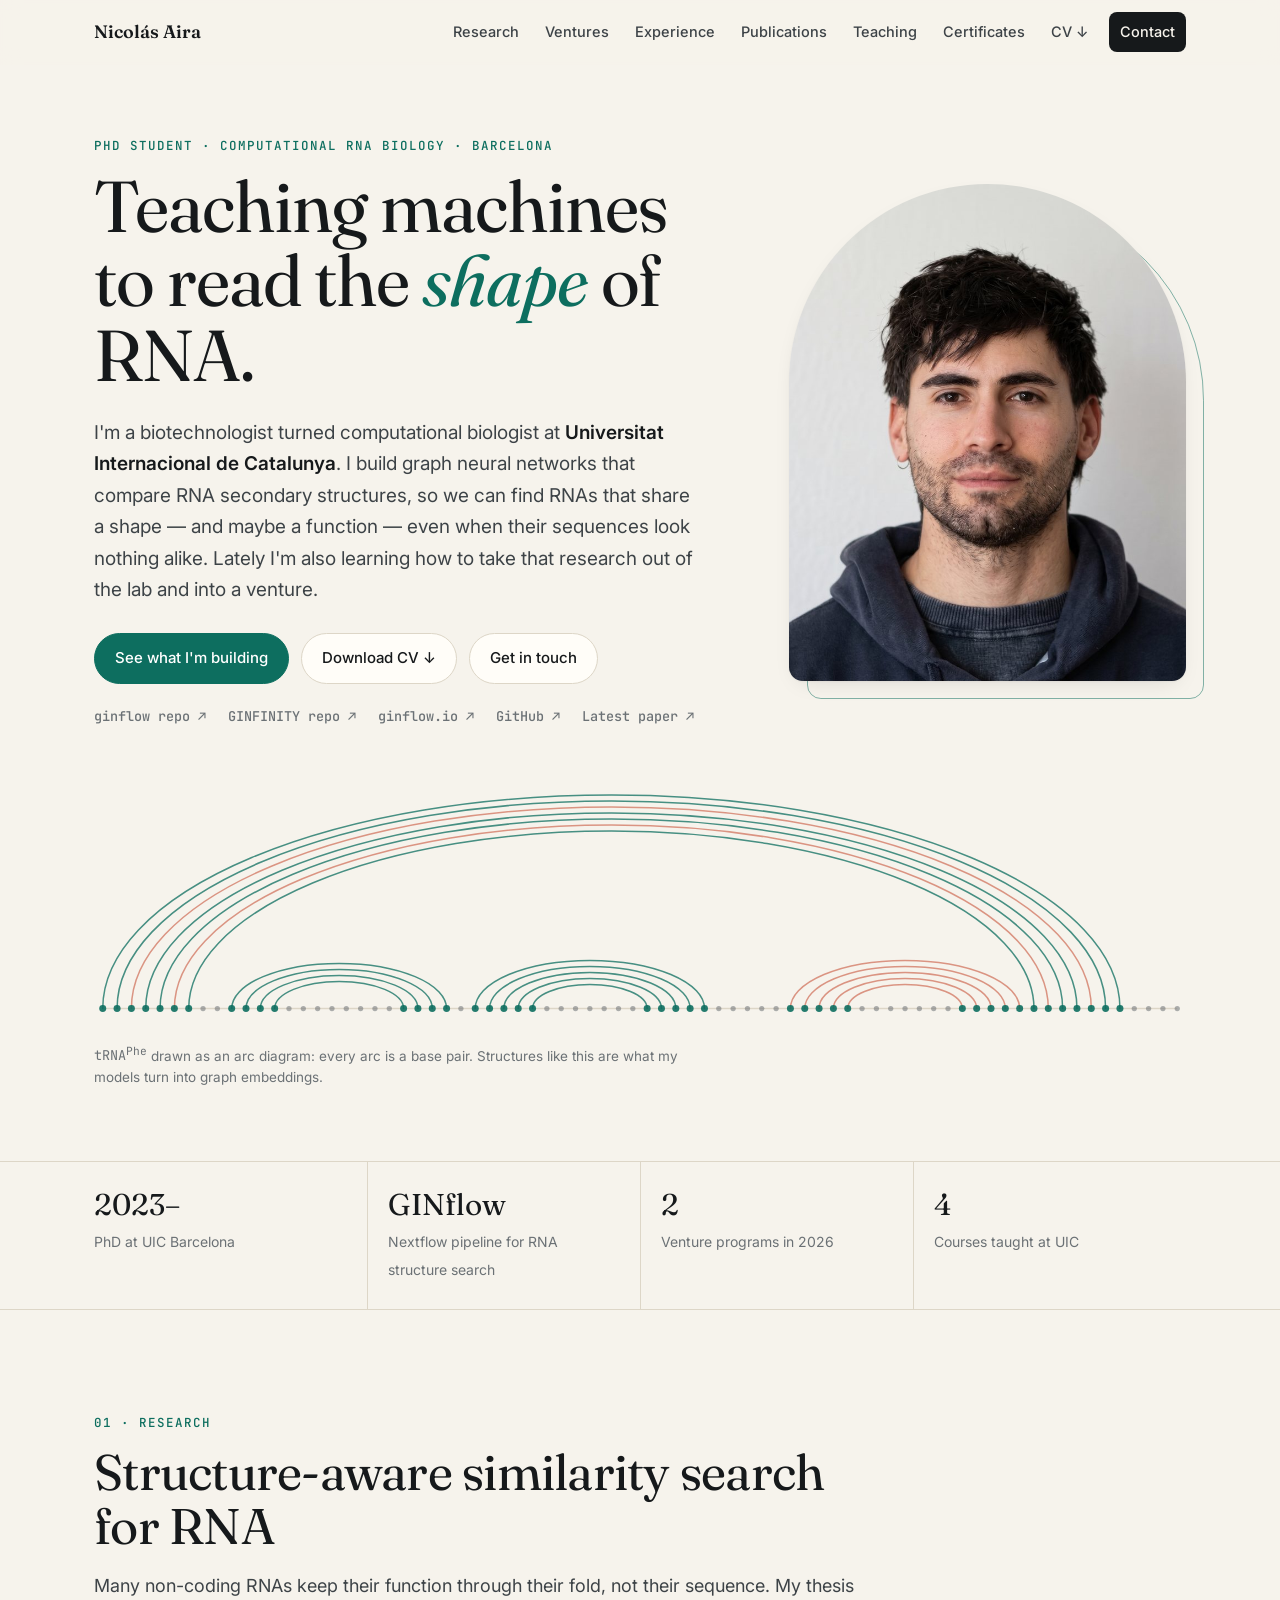
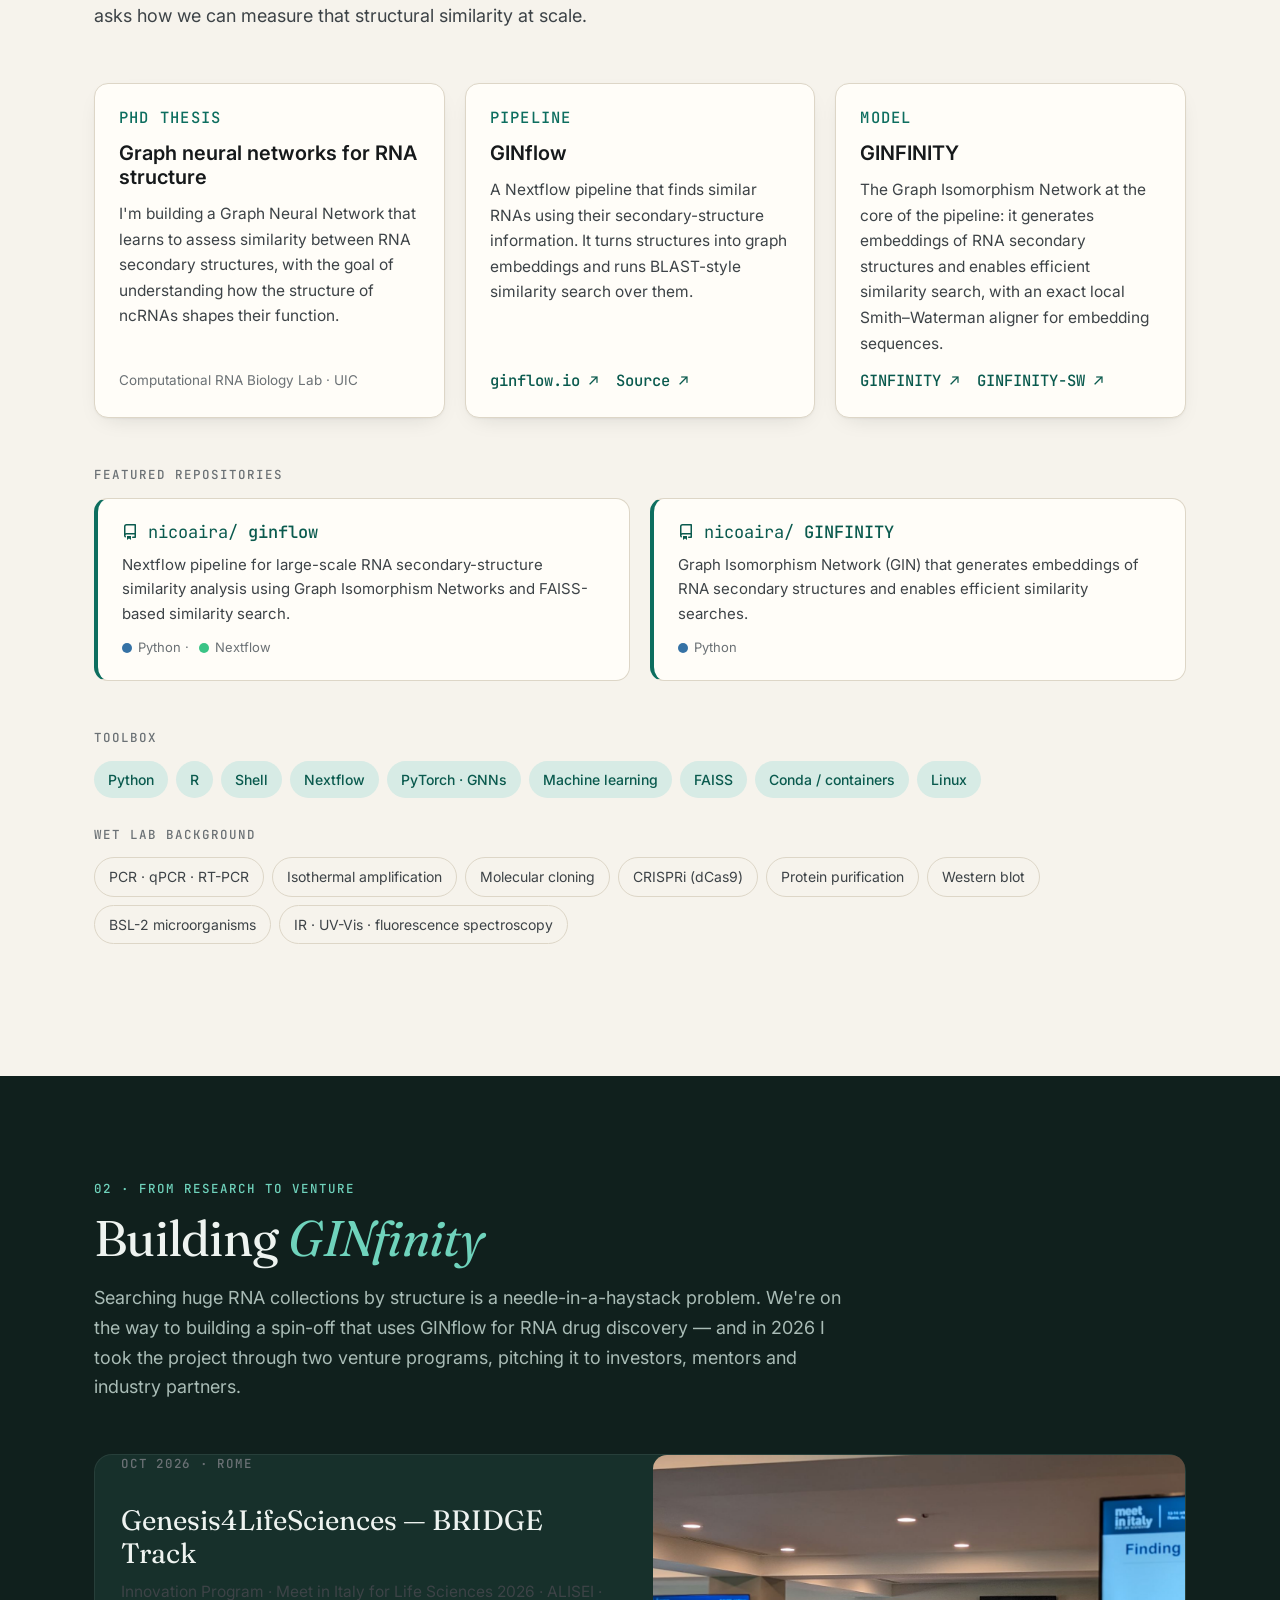
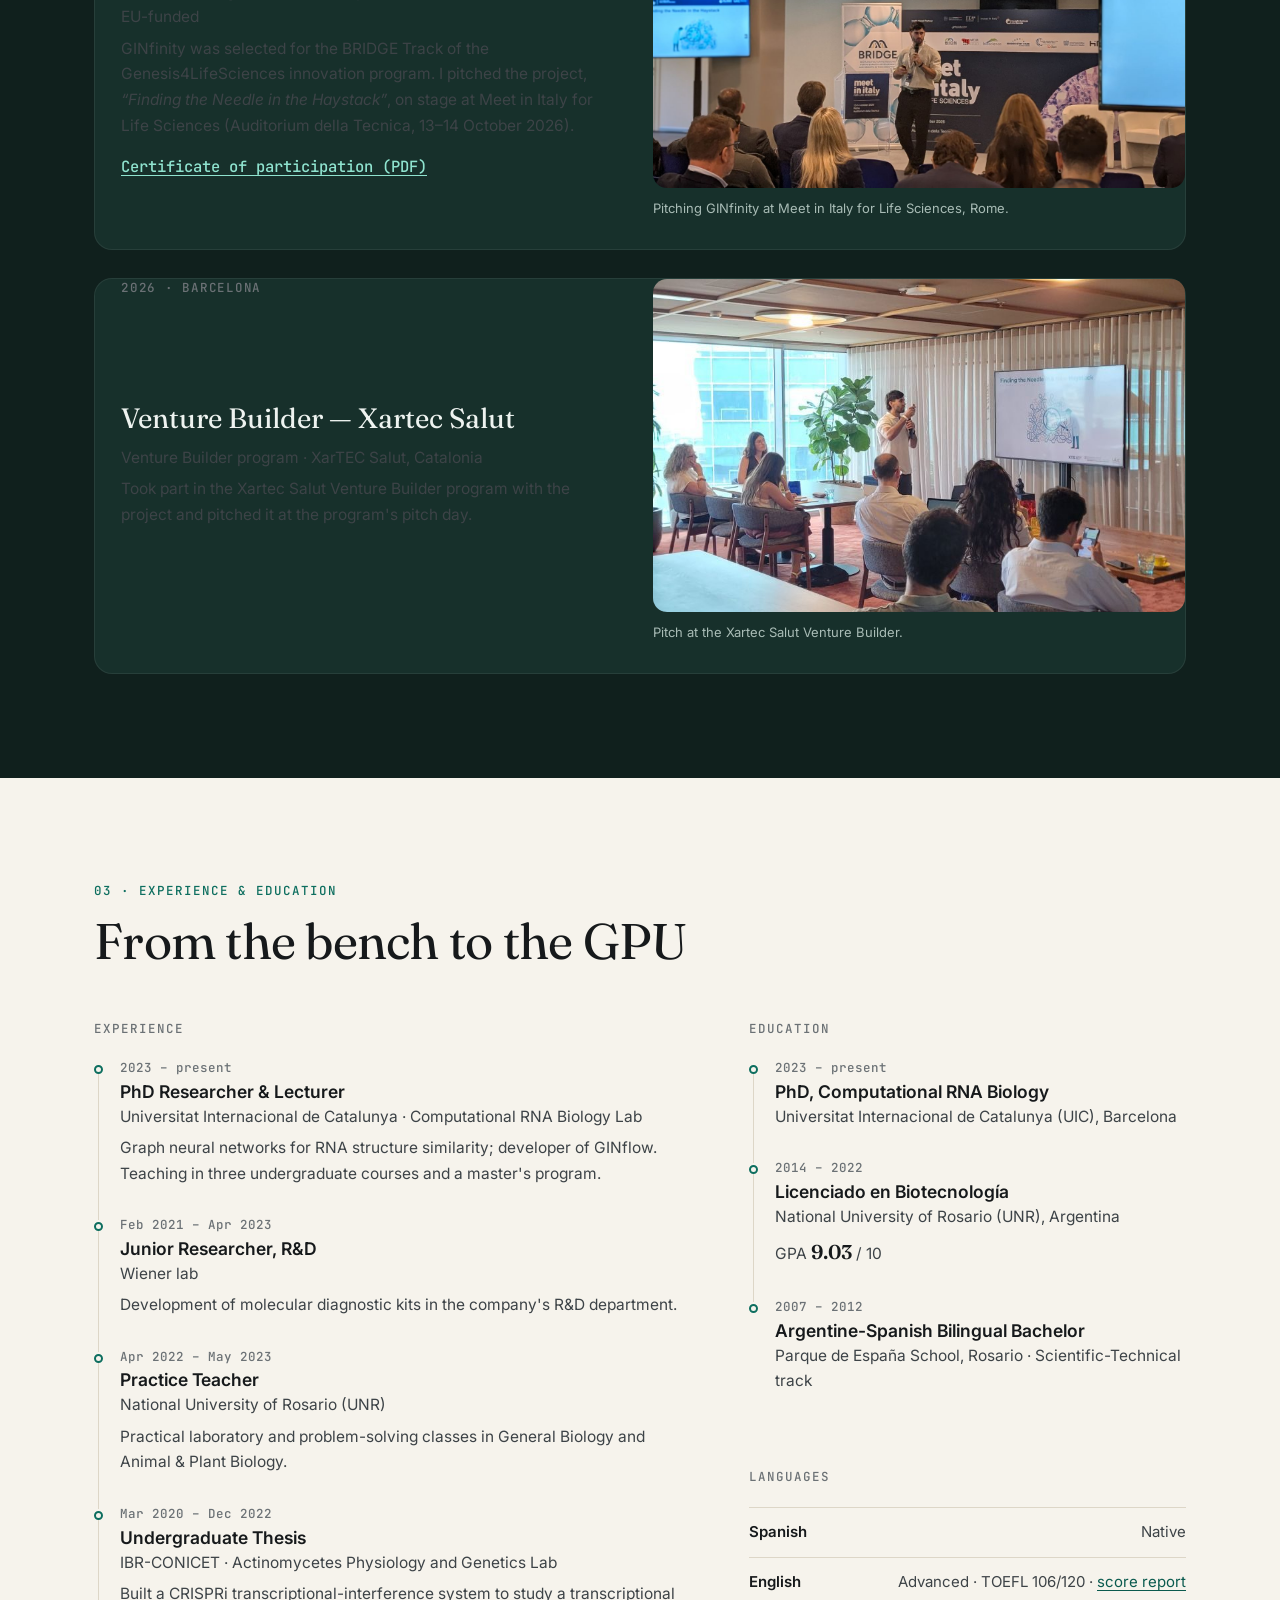
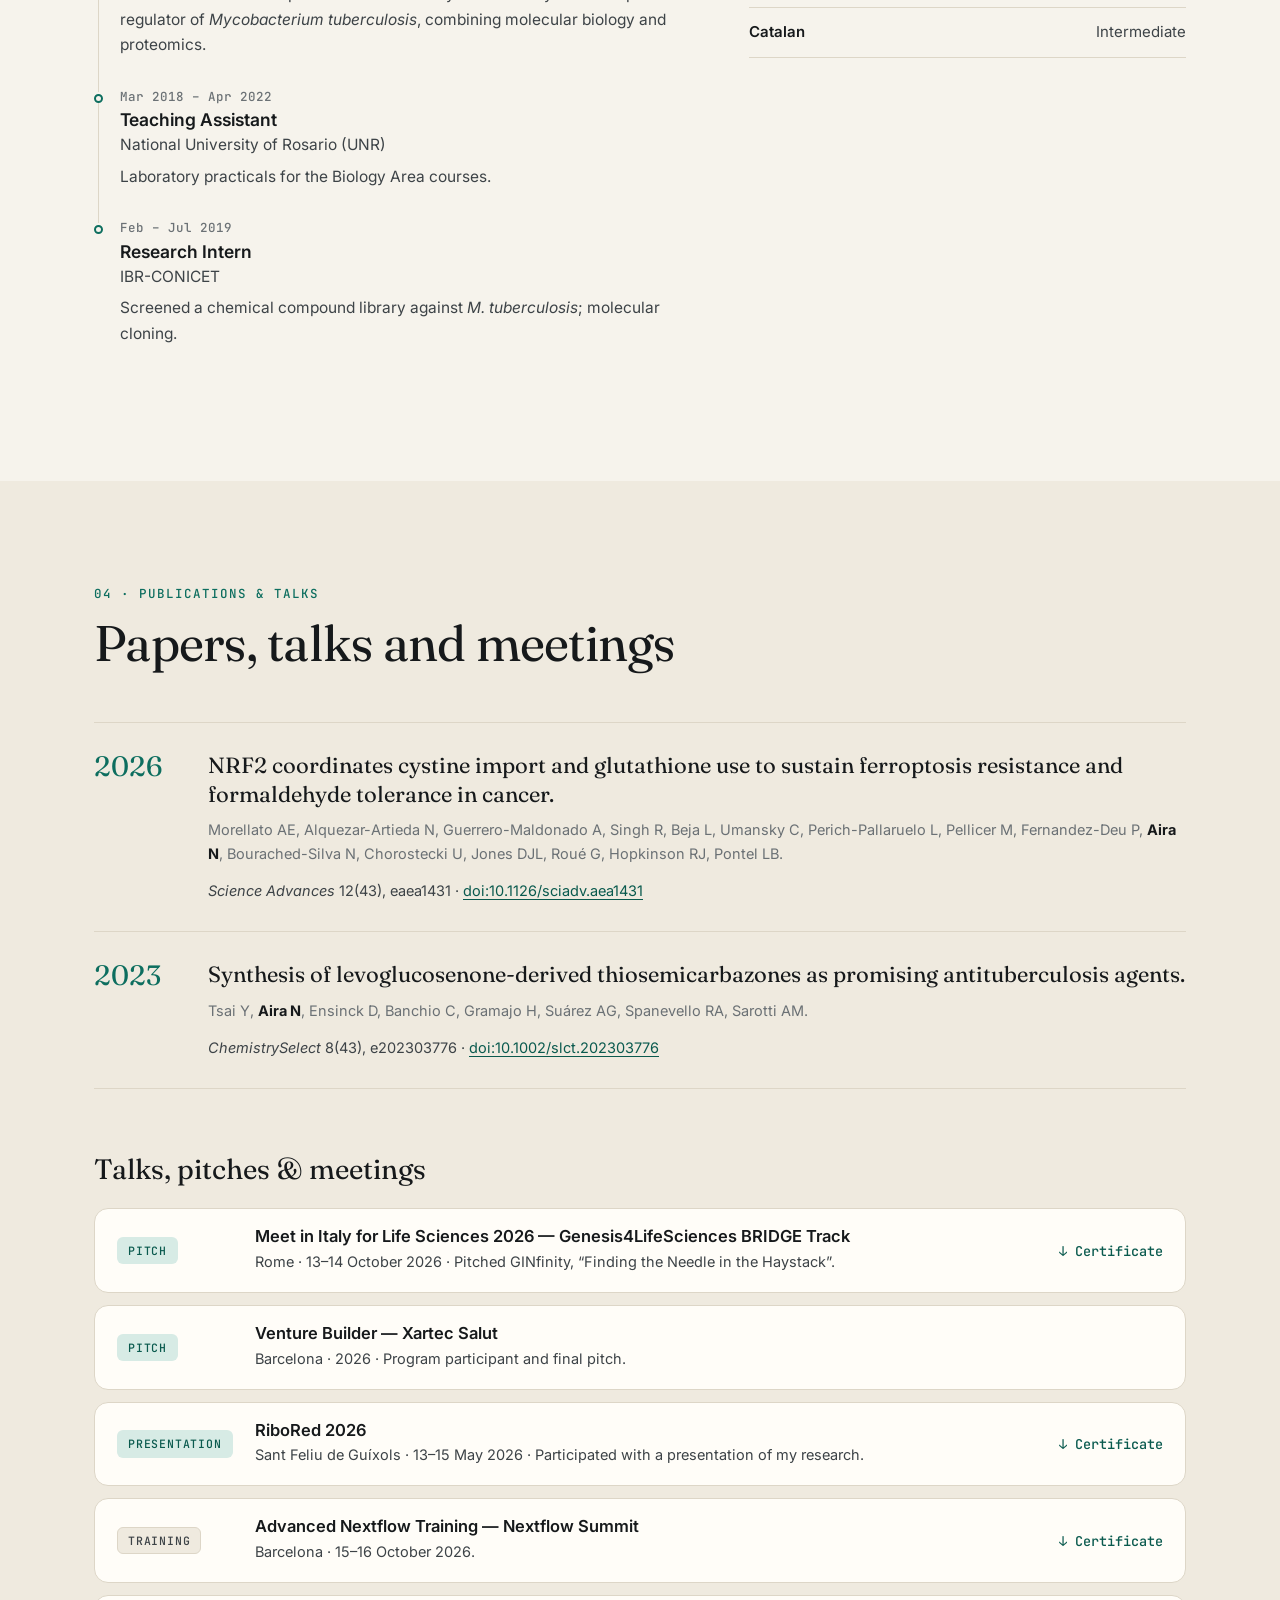
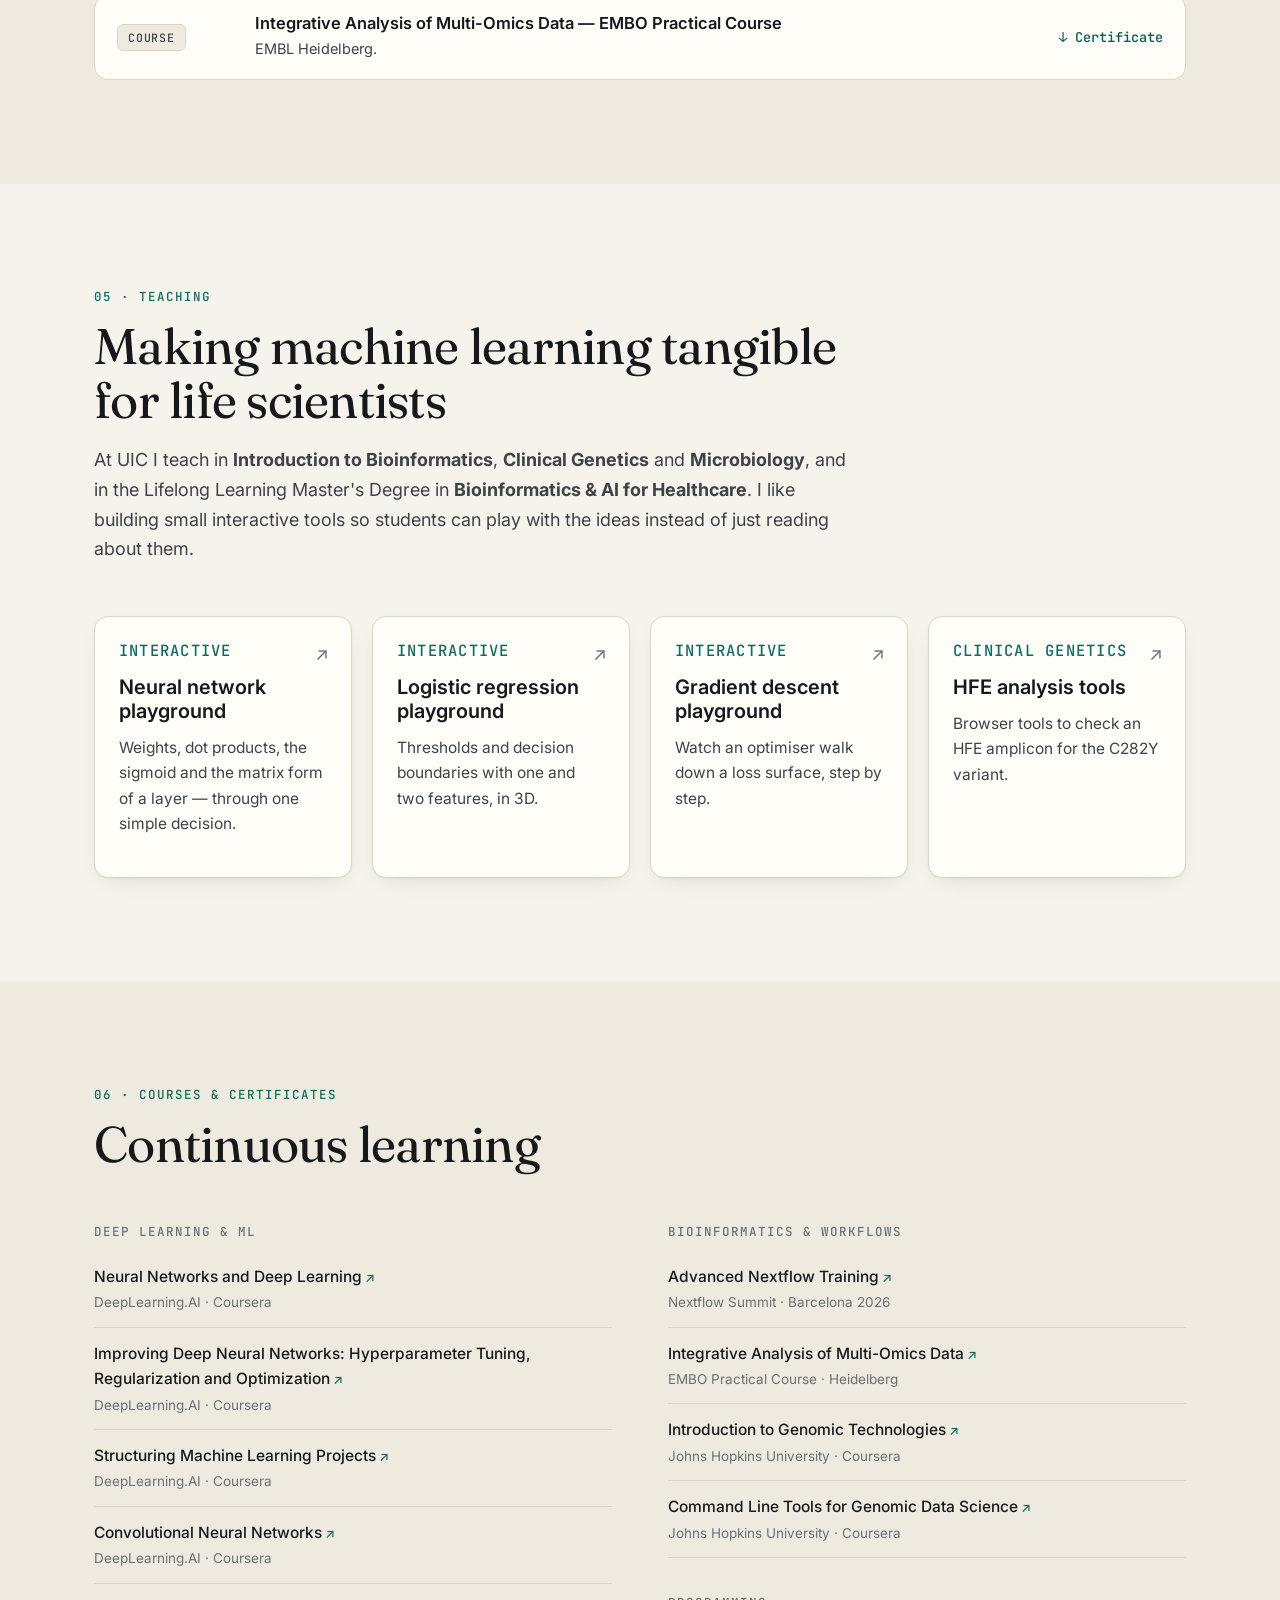
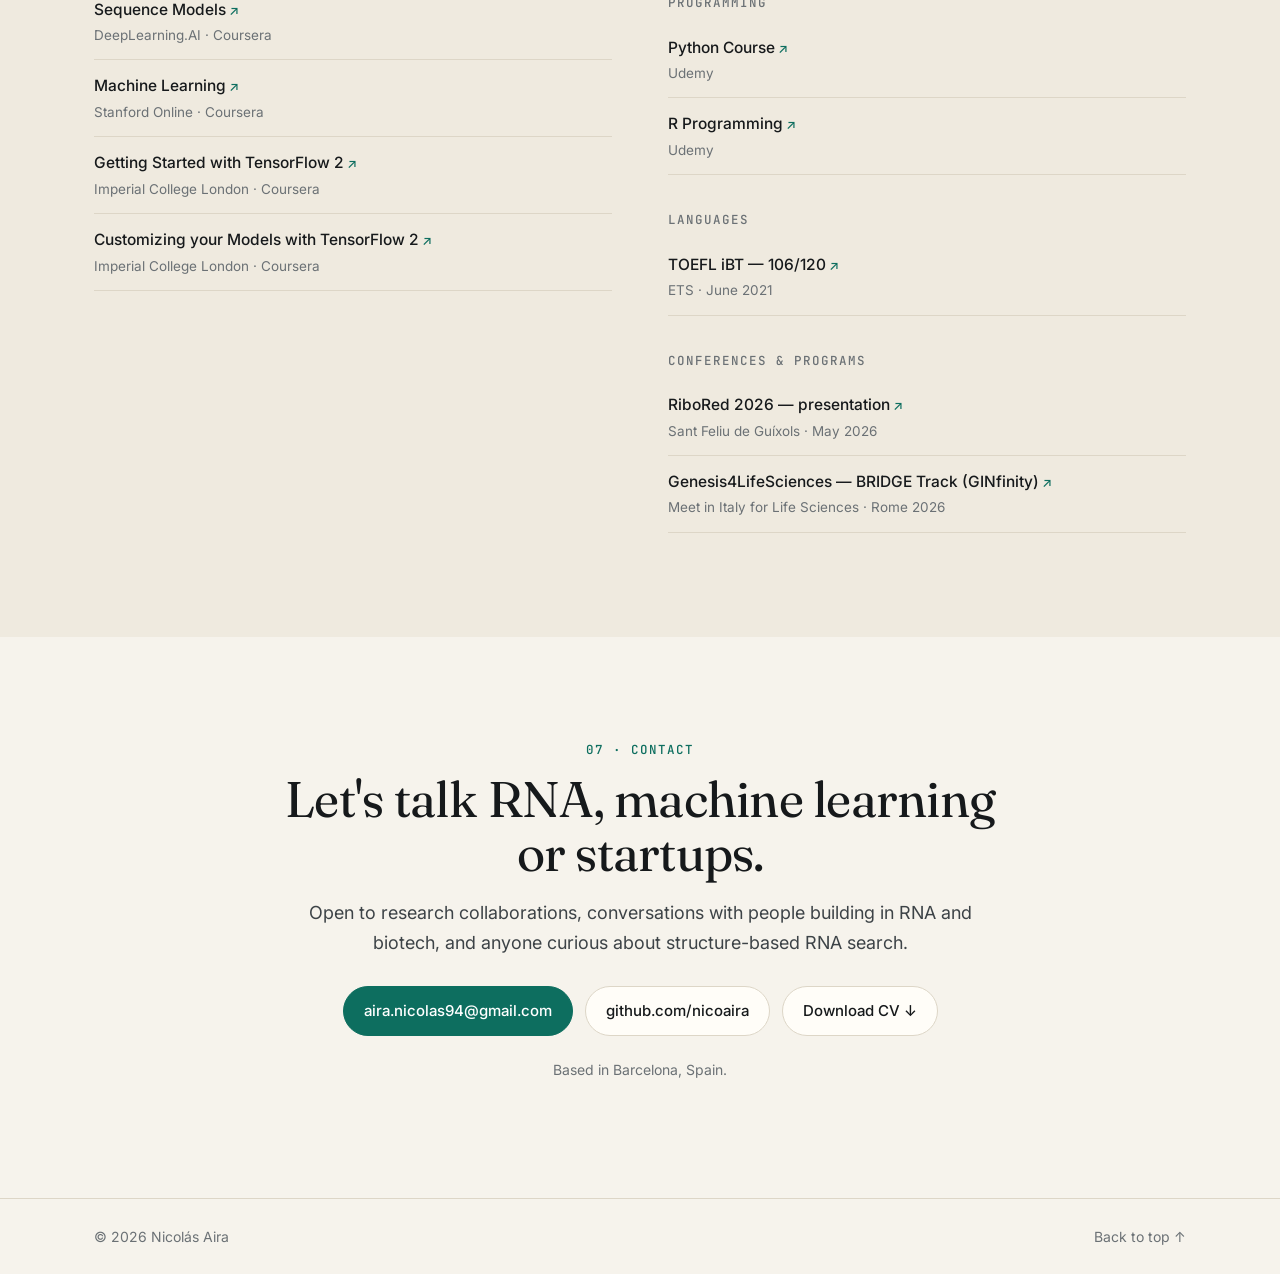
==== index.html @ 44823a9e "Portfolio site" ====
<!doctype html>
<html lang="en">
<head>
  <meta charset="utf-8">
  <meta name="viewport" content="width=device-width, initial-scale=1">
  <title>Nicolás Aira · Computational RNA Biology</title>
  <meta name="description" content="Nicolás Aira — PhD student in Computational RNA Biology at UIC Barcelona. Graph neural networks for RNA secondary structure, GINflow, and the GINfinity venture.">
  <meta name="author" content="Nicolás Aira">
  <meta property="og:title" content="Nicolás Aira · Computational RNA Biology">
  <meta property="og:description" content="PhD student building graph neural networks to compare RNA secondary structures — and turning that research into a venture.">
  <meta property="og:type" content="website">
  <meta property="og:url" content="https://nicoaira.github.io/">
  <meta property="og:image" content="https://nicoaira.github.io/assets/img/portrait.jpg">
  <link rel="icon" href="data:image/svg+xml,<svg xmlns='http://www.w3.org/2000/svg' viewBox='0 0 32 32'><rect width='32' height='32' rx='7' fill='%230d6e5f'/><path d='M7 22 A9 9 0 0 1 25 22 M11 22 A5 5 0 0 1 21 22' fill='none' stroke='%23f6f3ec' stroke-width='2.4' stroke-linecap='round'/></svg>">
  <link rel="preconnect" href="https://fonts.googleapis.com">
  <link rel="preconnect" href="https://fonts.gstatic.com" crossorigin>
  <link href="https://fonts.googleapis.com/css2?family=Fraunces:opsz,wght@9..144,400;9..144,600&family=Inter:wght@400;500;600&family=JetBrains+Mono:wght@400;500&display=swap" rel="stylesheet">
  <link rel="stylesheet" href="assets/css/style.css">
</head>
<body>
  <a class="skip" href="#main">Skip to content</a>

  <header class="nav" id="top">
    <div class="wrap nav__inner">
      <a class="nav__brand" href="#top">Nicolás Aira</a>
      <button class="nav__toggle" aria-expanded="false" aria-controls="nav-links" aria-label="Open menu">
        <span></span><span></span>
      </button>
      <nav id="nav-links" class="nav__links" aria-label="Sections">
        <a href="#research">Research</a>
        <a href="#ventures">Ventures</a>
        <a href="#experience">Experience</a>
        <a href="#publications">Publications</a>
        <a href="#teaching">Teaching</a>
        <a href="#certificates">Certificates</a>
        <a href="assets/Nicolas_Aira_CV.pdf" download>CV ↓</a>
        <a href="#contact" class="nav__cta">Contact</a>
      </nav>
    </div>
  </header>

  <main id="main">
    <!-- HERO -->
    <section class="hero">
      <div class="wrap hero__grid">
        <div class="hero__text">
          <p class="eyebrow">PhD Student · Computational RNA Biology · Barcelona</p>
          <h1>Teaching machines to read the <em>shape</em> of RNA.</h1>
          <p class="lede">
            I'm a biotechnologist turned computational biologist at
            <strong>Universitat Internacional de Catalunya</strong>. I build graph neural networks
            that compare RNA secondary structures, so we can find RNAs that share a
            shape — and maybe a function — even when their sequences look nothing alike.
            Lately I'm also learning how to take that research out of the lab and into a venture.
          </p>
          <div class="hero__actions">
            <a class="btn btn--primary" href="#ventures">See what I'm building</a>
            <a class="btn" href="assets/Nicolas_Aira_CV.pdf" download>Download CV ↓</a>
            <a class="btn" href="mailto:aira.nicolas94@gmail.com">Get in touch</a>
          </div>
          <ul class="hero__links">
            <li><a href="https://github.com/nicoaira/ginflow" rel="noopener">ginflow repo</a></li>
            <li><a href="https://github.com/nicoaira/GINFINITY" rel="noopener">GINFINITY repo</a></li>
            <li><a href="https://ginflow.io/" rel="noopener">ginflow.io</a></li>
            <li><a href="https://github.com/nicoaira" rel="noopener">GitHub</a></li>
            <li><a href="https://doi.org/10.1126/sciadv.aea1431" rel="noopener">Latest paper</a></li>
          </ul>
        </div>
        <figure class="hero__portrait">
          <img src="assets/img/portrait.jpg" width="720" height="900" alt="Portrait of Nicolás Aira">
        </figure>
      </div>
      <div class="wrap">
        <figure class="arc" aria-labelledby="arc-cap">
          <svg id="arc-svg" role="img" aria-label="Arc diagram of a transfer RNA secondary structure"></svg>
          <figcaption id="arc-cap"><span class="mono">tRNA<sup>Phe</sup></span> drawn as an arc diagram: every arc is a base pair. Structures like this are what my models turn into graph embeddings.</figcaption>
        </figure>
      </div>
    </section>

    <!-- AT A GLANCE -->
    <section class="glance" aria-label="At a glance">
      <div class="wrap glance__grid">
        <div><span class="glance__num">2023–</span><span class="glance__lbl">PhD at UIC Barcelona</span></div>
        <div><span class="glance__num">GINflow</span><span class="glance__lbl">Nextflow pipeline for RNA structure search</span></div>
        <div><span class="glance__num">2</span><span class="glance__lbl">Venture programs in 2026</span></div>
        <div><span class="glance__num">4</span><span class="glance__lbl">Courses taught at UIC</span></div>
      </div>
    </section>

    <!-- RESEARCH -->
    <section class="section" id="research">
      <div class="wrap">
        <header class="section__head">
          <p class="eyebrow">01 · Research</p>
          <h2>Structure-aware similarity search for RNA</h2>
          <p class="section__intro">
            Many non-coding RNAs keep their function through their fold, not their sequence.
            My thesis asks how we can measure that structural similarity at scale.
          </p>
        </header>

        <div class="cards cards--3">
          <article class="card">
            <p class="card__tag">PhD thesis</p>
            <h3>Graph neural networks for RNA structure</h3>
            <p>I'm building a Graph Neural Network that learns to assess similarity between RNA secondary structures, with the goal of understanding how the structure of ncRNAs shapes their function.</p>
            <p class="card__meta">Computational RNA Biology Lab · UIC</p>
          </article>
          <article class="card">
            <p class="card__tag">Pipeline</p>
            <h3>GINflow</h3>
            <p>A Nextflow pipeline that finds similar RNAs using their secondary-structure information. It turns structures into graph embeddings and runs BLAST-style similarity search over them.</p>
            <p class="card__links">
              <a href="https://ginflow.io/" rel="noopener">ginflow.io ↗</a>
              <a href="https://github.com/nicoaira/ginflow" rel="noopener">Source ↗</a>
            </p>
          </article>
          <article class="card">
            <p class="card__tag">Model</p>
            <h3>GINFINITY</h3>
            <p>The Graph Isomorphism Network at the core of the pipeline: it generates embeddings of RNA secondary structures and enables efficient similarity search, with an exact local Smith–Waterman aligner for embedding sequences.</p>
            <p class="card__links">
              <a href="https://github.com/nicoaira/GINFINITY" rel="noopener">GINFINITY ↗</a>
              <a href="https://github.com/nicoaira/GINFINITY-SW" rel="noopener">GINFINITY-SW ↗</a>
            </p>
          </article>
        </div>

        <div class="repos">
          <h3 class="stack__title">Featured repositories</h3>
          <div class="repos__grid">
            <a class="repo" href="https://github.com/nicoaira/ginflow" rel="noopener">
              <span class="repo__name"><svg viewBox="0 0 16 16" aria-hidden="true"><path d="M2 2.5A2.5 2.5 0 0 1 4.5 0h8.75a.75.75 0 0 1 .75.75v12.5a.75.75 0 0 1-.75.75h-2.5a.75.75 0 0 1 0-1.5h1.75v-2h-8a1 1 0 0 0-.71 1.71.75.75 0 0 1-1.06 1.06A2.49 2.49 0 0 1 2 11.5Zm10.5-1h-8a1 1 0 0 0-1 1v6.71A2.49 2.49 0 0 1 4.5 9h8ZM5 12.25a.25.25 0 0 1 .25-.25h3.5a.25.25 0 0 1 .25.25v3.25a.25.25 0 0 1-.4.2l-1.45-1.09a.25.25 0 0 0-.3 0L5.4 15.7a.25.25 0 0 1-.4-.2Z"/></svg>nicoaira/<strong>ginflow</strong></span>
              <span class="repo__desc">Nextflow pipeline for large-scale RNA secondary-structure similarity analysis using Graph Isomorphism Networks and FAISS-based similarity search.</span>
              <span class="repo__meta"><span class="dot dot--py"></span>Python · <span class="dot dot--nf"></span>Nextflow</span>
            </a>
            <a class="repo" href="https://github.com/nicoaira/GINFINITY" rel="noopener">
              <span class="repo__name"><svg viewBox="0 0 16 16" aria-hidden="true"><path d="M2 2.5A2.5 2.5 0 0 1 4.5 0h8.75a.75.75 0 0 1 .75.75v12.5a.75.75 0 0 1-.75.75h-2.5a.75.75 0 0 1 0-1.5h1.75v-2h-8a1 1 0 0 0-.71 1.71.75.75 0 0 1-1.06 1.06A2.49 2.49 0 0 1 2 11.5Zm10.5-1h-8a1 1 0 0 0-1 1v6.71A2.49 2.49 0 0 1 4.5 9h8ZM5 12.25a.25.25 0 0 1 .25-.25h3.5a.25.25 0 0 1 .25.25v3.25a.25.25 0 0 1-.4.2l-1.45-1.09a.25.25 0 0 0-.3 0L5.4 15.7a.25.25 0 0 1-.4-.2Z"/></svg>nicoaira/<strong>GINFINITY</strong></span>
              <span class="repo__desc">Graph Isomorphism Network (GIN) that generates embeddings of RNA secondary structures and enables efficient similarity searches.</span>
              <span class="repo__meta"><span class="dot dot--py"></span>Python</span>
            </a>
          </div>
        </div>

        <div class="stack">
          <h3 class="stack__title">Toolbox</h3>
          <ul class="chips">
            <li>Python</li><li>R</li><li>Shell</li><li>Nextflow</li><li>PyTorch · GNNs</li>
            <li>Machine learning</li><li>FAISS</li><li>Conda / containers</li><li>Linux</li>
          </ul>
          <h3 class="stack__title">Wet lab background</h3>
          <ul class="chips chips--quiet">
            <li>PCR · qPCR · RT-PCR</li><li>Isothermal amplification</li><li>Molecular cloning</li>
            <li>CRISPRi (dCas9)</li><li>Protein purification</li><li>Western blot</li>
            <li>BSL-2 microorganisms</li><li>IR · UV-Vis · fluorescence spectroscopy</li>
          </ul>
        </div>
      </div>
    </section>

    <!-- VENTURES -->
    <section class="section section--ink" id="ventures">
      <div class="wrap">
        <header class="section__head">
          <p class="eyebrow">02 · From research to venture</p>
          <h2>Building <span class="hl">GINfinity</span></h2>
          <p class="section__intro">
            Searching huge RNA collections by structure is a needle-in-a-haystack problem.
            We're on the way to building a spin-off that uses GINflow for RNA drug discovery — and in 2026
            I took the project through two venture programs, pitching it to investors, mentors and industry partners.
          </p>
        </header>

        <ol class="timeline timeline--venture">
          <li class="tl">
            <div class="tl__when">Oct 2026 · Rome</div>
            <div class="tl__body">
              <h3>Genesis4LifeSciences — BRIDGE Track</h3>
              <p class="tl__org">Innovation Program · Meet in Italy for Life Sciences 2026 · ALISEI · EU-funded</p>
              <p>GINfinity was selected for the BRIDGE Track of the Genesis4LifeSciences innovation program. I pitched the project, <em>“Finding the Needle in the Haystack”</em>, on stage at Meet in Italy for Life Sciences (Auditorium della Tecnica, 13–14 October 2026).</p>
              <p class="tl__links"><a href="assets/certificates/Genesis4LifeSciences_BRIDGE_Track_GINfinity.pdf">Certificate of participation (PDF)</a></p>
            </div>
            <figure class="tl__media">
              <img src="assets/img/pitch-rome-bridge.jpg" width="1600" height="900" loading="lazy" alt="Nicolás pitching GINfinity on stage at Meet in Italy for Life Sciences in Rome, with the BRIDGE banner behind him">
              <figcaption>Pitching GINfinity at Meet in Italy for Life Sciences, Rome.</figcaption>
            </figure>
          </li>
          <li class="tl">
            <div class="tl__when">2026 · Barcelona</div>
            <div class="tl__body">
              <h3>Venture Builder — Xartec Salut</h3>
              <p class="tl__org">Venture Builder program · XarTEC Salut, Catalonia</p>
              <p>Took part in the Xartec Salut Venture Builder program with the project and pitched it at the program's pitch day.</p>
            </div>
            <figure class="tl__media tl__media--tall">
              <img src="assets/img/pitch-xartec-salut.jpg" width="800" height="1422" loading="lazy" alt="Nicolás presenting the project to the audience at the Xartec Salut Venture Builder pitch">
              <figcaption>Pitch at the Xartec Salut Venture Builder.</figcaption>
            </figure>
          </li>
        </ol>
      </div>
    </section>

    <!-- EXPERIENCE -->
    <section class="section" id="experience">
      <div class="wrap">
        <header class="section__head">
          <p class="eyebrow">03 · Experience &amp; education</p>
          <h2>From the bench to the GPU</h2>
        </header>

        <div class="two-col">
          <div>
            <h3 class="col__title">Experience</h3>
            <ol class="timeline">
              <li class="tl">
                <div class="tl__when">2023 – present</div>
                <div class="tl__body">
                  <h4>PhD Researcher &amp; Lecturer</h4>
                  <p class="tl__org">Universitat Internacional de Catalunya · Computational RNA Biology Lab</p>
                  <p>Graph neural networks for RNA structure similarity; developer of GINflow. Teaching in three undergraduate courses and a master's program.</p>
                </div>
              </li>
              <li class="tl">
                <div class="tl__when">Feb 2021 – Apr 2023</div>
                <div class="tl__body">
                  <h4>Junior Researcher, R&amp;D</h4>
                  <p class="tl__org">Wiener lab</p>
                  <p>Development of molecular diagnostic kits in the company's R&amp;D department.</p>
                </div>
              </li>
              <li class="tl">
                <div class="tl__when">Apr 2022 – May 2023</div>
                <div class="tl__body">
                  <h4>Practice Teacher</h4>
                  <p class="tl__org">National University of Rosario (UNR)</p>
                  <p>Practical laboratory and problem-solving classes in General Biology and Animal &amp; Plant Biology.</p>
                </div>
              </li>
              <li class="tl">
                <div class="tl__when">Mar 2020 – Dec 2022</div>
                <div class="tl__body">
                  <h4>Undergraduate Thesis</h4>
                  <p class="tl__org">IBR-CONICET · Actinomycetes Physiology and Genetics Lab</p>
                  <p>Built a CRISPRi transcriptional-interference system to study a transcriptional regulator of <em>Mycobacterium tuberculosis</em>, combining molecular biology and proteomics.</p>
                </div>
              </li>
              <li class="tl">
                <div class="tl__when">Mar 2018 – Apr 2022</div>
                <div class="tl__body">
                  <h4>Teaching Assistant</h4>
                  <p class="tl__org">National University of Rosario (UNR)</p>
                  <p>Laboratory practicals for the Biology Area courses.</p>
                </div>
              </li>
              <li class="tl">
                <div class="tl__when">Feb – Jul 2019</div>
                <div class="tl__body">
                  <h4>Research Intern</h4>
                  <p class="tl__org">IBR-CONICET</p>
                  <p>Screened a chemical compound library against <em>M. tuberculosis</em>; molecular cloning.</p>
                </div>
              </li>
            </ol>
          </div>

          <div>
            <h3 class="col__title">Education</h3>
            <ol class="timeline">
              <li class="tl">
                <div class="tl__when">2023 – present</div>
                <div class="tl__body">
                  <h4>PhD, Computational RNA Biology</h4>
                  <p class="tl__org">Universitat Internacional de Catalunya (UIC), Barcelona</p>
                </div>
              </li>
              <li class="tl">
                <div class="tl__when">2014 – 2022</div>
                <div class="tl__body">
                  <h4>Licenciado en Biotecnología</h4>
                  <p class="tl__org">National University of Rosario (UNR), Argentina</p>
                  <p class="gpa">GPA <strong>9.03</strong> / 10</p>
                </div>
              </li>
              <li class="tl">
                <div class="tl__when">2007 – 2012</div>
                <div class="tl__body">
                  <h4>Argentine-Spanish Bilingual Bachelor</h4>
                  <p class="tl__org">Parque de España School, Rosario · Scientific-Technical track</p>
                </div>
              </li>
            </ol>

            <h3 class="col__title">Languages</h3>
            <ul class="langs">
              <li><span>Spanish</span><span>Native</span></li>
              <li><span>English</span><span>Advanced · TOEFL 106/120 · <a href="assets/certificates/TOEFL_iBT_Score_Report_Aira_Nicolas.pdf">score report</a></span></li>
              <li><span>Catalan</span><span>Intermediate</span></li>
            </ul>
          </div>
        </div>
      </div>
    </section>

    <!-- PUBLICATIONS & TALKS -->
    <section class="section section--tint" id="publications">
      <div class="wrap">
        <header class="section__head">
          <p class="eyebrow">04 · Publications &amp; talks</p>
          <h2>Papers, talks and meetings</h2>
        </header>

        <ol class="pubs">
          <li class="pub">
            <span class="pub__year">2026</span>
            <div>
              <h3><a href="https://doi.org/10.1126/sciadv.aea1431" rel="noopener">NRF2 coordinates cystine import and glutathione use to sustain ferroptosis resistance and formaldehyde tolerance in cancer.</a></h3>
              <p class="pub__authors">Morellato AE, Alquezar-Artieda N, Guerrero-Maldonado A, Singh R, Beja L, Umansky C, Perich-Pallaruelo L, Pellicer M, Fernandez-Deu P, <strong>Aira N</strong>, Bourached-Silva N, Chorostecki U, Jones DJL, Roué G, Hopkinson RJ, Pontel LB.</p>
              <p class="pub__venue"><em>Science Advances</em> 12(43), eaea1431 · <a href="https://doi.org/10.1126/sciadv.aea1431" rel="noopener">doi:10.1126/sciadv.aea1431</a></p>
            </div>
          </li>
          <li class="pub">
            <span class="pub__year">2023</span>
            <div>
              <h3><a href="https://doi.org/10.1002/slct.202303776" rel="noopener">Synthesis of levoglucosenone-derived thiosemicarbazones as promising antituberculosis agents.</a></h3>
              <p class="pub__authors">Tsai Y, <strong>Aira N</strong>, Ensinck D, Banchio C, Gramajo H, Suárez AG, Spanevello RA, Sarotti AM.</p>
              <p class="pub__venue"><em>ChemistrySelect</em> 8(43), e202303776 · <a href="https://doi.org/10.1002/slct.202303776" rel="noopener">doi:10.1002/slct.202303776</a></p>
            </div>
          </li>
        </ol>

        <h3 class="sub">Talks, pitches &amp; meetings</h3>
        <ul class="events">
          <li class="event">
            <span class="badge badge--talk">Pitch</span>
            <div>
              <h4>Meet in Italy for Life Sciences 2026 — Genesis4LifeSciences BRIDGE Track</h4>
              <p>Rome · 13–14 October 2026 · Pitched GINfinity, “Finding the Needle in the Haystack”.</p>
            </div>
            <a class="event__doc" href="assets/certificates/Genesis4LifeSciences_BRIDGE_Track_GINfinity.pdf">Certificate</a>
          </li>
          <li class="event">
            <span class="badge badge--talk">Pitch</span>
            <div>
              <h4>Venture Builder — Xartec Salut</h4>
              <p>Barcelona · 2026 · Program participant and final pitch.</p>
            </div>
          </li>
          <li class="event">
            <span class="badge badge--talk">Presentation</span>
            <div>
              <h4>RiboRed 2026</h4>
              <p>Sant Feliu de Guíxols · 13–15 May 2026 · Participated with a presentation of my research.</p>
            </div>
            <a class="event__doc" href="assets/certificates/RiboRed_2026_Aira_Nicolas.pdf">Certificate</a>
          </li>
          <li class="event">
            <span class="badge">Training</span>
            <div>
              <h4>Advanced Nextflow Training — Nextflow Summit</h4>
              <p>Barcelona · 15–16 October 2026.</p>
            </div>
            <a class="event__doc" href="assets/certificates/Nextflow_Training_Barcelona_2026_Aira_Nicolas.pdf">Certificate</a>
          </li>
          <li class="event">
            <span class="badge">Course</span>
            <div>
              <h4>Integrative Analysis of Multi-Omics Data — EMBO Practical Course</h4>
              <p>EMBL Heidelberg.</p>
            </div>
            <a class="event__doc" href="https://conference-service.com/pc24-07/download/939y5jbo/certificate_0012.pdf" rel="noopener">Certificate</a>
          </li>
        </ul>
      </div>
    </section>

    <!-- TEACHING -->
    <section class="section" id="teaching">
      <div class="wrap">
        <header class="section__head">
          <p class="eyebrow">05 · Teaching</p>
          <h2>Making machine learning tangible for life scientists</h2>
          <p class="section__intro">
            At UIC I teach in <strong>Introduction to Bioinformatics</strong>, <strong>Clinical Genetics</strong> and
            <strong>Microbiology</strong>, and in the Lifelong Learning Master's Degree in
            <strong>Bioinformatics &amp; AI for Healthcare</strong>. I like building small interactive tools so students can
            play with the ideas instead of just reading about them.
          </p>
        </header>

        <div class="cards cards--4">
          <a class="card card--link" href="https://nicoaira.github.io/neural-network-playground/" rel="noopener">
            <p class="card__tag">Interactive</p>
            <h3>Neural network playground</h3>
            <p>Weights, dot products, the sigmoid and the matrix form of a layer — through one simple decision.</p>
            <span class="card__arrow" aria-hidden="true">↗</span>
          </a>
          <a class="card card--link" href="https://nicoaira.github.io/logistic-regression-playground/" rel="noopener">
            <p class="card__tag">Interactive</p>
            <h3>Logistic regression playground</h3>
            <p>Thresholds and decision boundaries with one and two features, in 3D.</p>
            <span class="card__arrow" aria-hidden="true">↗</span>
          </a>
          <a class="card card--link" href="https://nicoaira.github.io/gradient-descent-playground/" rel="noopener">
            <p class="card__tag">Interactive</p>
            <h3>Gradient descent playground</h3>
            <p>Watch an optimiser walk down a loss surface, step by step.</p>
            <span class="card__arrow" aria-hidden="true">↗</span>
          </a>
          <a class="card card--link" href="https://nicoaira.github.io/hfe-analysis-tools/" rel="noopener">
            <p class="card__tag">Clinical Genetics</p>
            <h3>HFE analysis tools</h3>
            <p>Browser tools to check an HFE amplicon for the C282Y variant.</p>
            <span class="card__arrow" aria-hidden="true">↗</span>
          </a>
        </div>
      </div>
    </section>

    <!-- CERTIFICATES -->
    <section class="section section--tint" id="certificates">
      <div class="wrap">
        <header class="section__head">
          <p class="eyebrow">06 · Courses &amp; certificates</p>
          <h2>Continuous learning</h2>
        </header>

        <div class="certs">
          <div class="certs__group">
            <h3>Deep learning &amp; ML</h3>
            <ul>
              <li><a href="https://www.coursera.org/account/accomplishments/certificate/YC4JT62ZWUSQ" rel="noopener">Neural Networks and Deep Learning</a><span>DeepLearning.AI · Coursera</span></li>
              <li><a href="https://www.coursera.org/account/accomplishments/certificate/4KY9RQY2UBGS" rel="noopener">Improving Deep Neural Networks: Hyperparameter Tuning, Regularization and Optimization</a><span>DeepLearning.AI · Coursera</span></li>
              <li><a href="https://www.coursera.org/account/accomplishments/certificate/7APZC2PA8T8Z" rel="noopener">Structuring Machine Learning Projects</a><span>DeepLearning.AI · Coursera</span></li>
              <li><a href="https://www.coursera.org/account/accomplishments/certificate/FSYYS4SAU9XE" rel="noopener">Convolutional Neural Networks</a><span>DeepLearning.AI · Coursera</span></li>
              <li><a href="https://www.coursera.org/account/accomplishments/certificate/5Q8J4CTGX8BU" rel="noopener">Sequence Models</a><span>DeepLearning.AI · Coursera</span></li>
              <li><a href="https://www.coursera.org/account/accomplishments/certificate/7AYEMDPDPCBB" rel="noopener">Machine Learning</a><span>Stanford Online · Coursera</span></li>
              <li><a href="https://www.coursera.org/account/accomplishments/certificate/VF3GDB2T5XL3" rel="noopener">Getting Started with TensorFlow 2</a><span>Imperial College London · Coursera</span></li>
              <li><a href="https://www.coursera.org/account/accomplishments/certificate/QFKXT6VK3QBR" rel="noopener">Customizing your Models with TensorFlow 2</a><span>Imperial College London · Coursera</span></li>
            </ul>
          </div>
          <div class="certs__group">
            <h3>Bioinformatics &amp; workflows</h3>
            <ul>
              <li><a href="assets/certificates/Nextflow_Training_Barcelona_2026_Aira_Nicolas.pdf">Advanced Nextflow Training</a><span>Nextflow Summit · Barcelona 2026</span></li>
              <li><a href="https://conference-service.com/pc24-07/download/939y5jbo/certificate_0012.pdf" rel="noopener">Integrative Analysis of Multi-Omics Data</a><span>EMBO Practical Course · Heidelberg</span></li>
              <li><a href="https://www.coursera.org/account/accomplishments/certificate/8XUHQYUYN4M4" rel="noopener">Introduction to Genomic Technologies</a><span>Johns Hopkins University · Coursera</span></li>
              <li><a href="https://www.coursera.org/account/accomplishments/certificate/NVDFR7JNYFUL" rel="noopener">Command Line Tools for Genomic Data Science</a><span>Johns Hopkins University · Coursera</span></li>
            </ul>
            <h3>Programming</h3>
            <ul>
              <li><a href="http://ude.my/UC-e2c14a2f-59ab-4780-8126-d83f45be2c39" rel="noopener">Python Course</a><span>Udemy</span></li>
              <li><a href="https://udemy-certificate.s3.amazonaws.com/pdf/UC-821e70a1-a5e0-4a2b-a73b-bb8aca5e9307.pdf" rel="noopener">R Programming</a><span>Udemy</span></li>
            </ul>
            <h3>Languages</h3>
            <ul>
              <li><a href="assets/certificates/TOEFL_iBT_Score_Report_Aira_Nicolas.pdf">TOEFL iBT — 106/120</a><span>ETS · June 2021</span></li>
            </ul>
            <h3>Conferences &amp; programs</h3>
            <ul>
              <li><a href="assets/certificates/RiboRed_2026_Aira_Nicolas.pdf">RiboRed 2026 — presentation</a><span>Sant Feliu de Guíxols · May 2026</span></li>
              <li><a href="assets/certificates/Genesis4LifeSciences_BRIDGE_Track_GINfinity.pdf">Genesis4LifeSciences — BRIDGE Track (GINfinity)</a><span>Meet in Italy for Life Sciences · Rome 2026</span></li>
            </ul>
          </div>
        </div>
      </div>
    </section>

    <!-- CONTACT -->
    <section class="section contact" id="contact">
      <div class="wrap contact__inner">
        <p class="eyebrow">07 · Contact</p>
        <h2>Let's talk RNA, machine learning or startups.</h2>
        <p class="section__intro">Open to research collaborations, conversations with people building in RNA and biotech, and anyone curious about structure-based RNA search.</p>
        <div class="hero__actions">
          <a class="btn btn--primary" href="mailto:aira.nicolas94@gmail.com">aira.nicolas94@gmail.com</a>
          <a class="btn" href="https://github.com/nicoaira" rel="noopener">github.com/nicoaira</a>
          <a class="btn" href="assets/Nicolas_Aira_CV.pdf" download>Download CV ↓</a>
        </div>
        <p class="contact__loc">Based in Barcelona, Spain.</p>
      </div>
    </section>
  </main>

  <footer class="footer">
    <div class="wrap footer__inner">
      <span>© <span id="year">2026</span> Nicolás Aira</span>
      <a href="#top">Back to top ↑</a>
    </div>
  </footer>

  <script src="assets/js/main.js" defer></script>
</body>
</html>
---- assets/css/style.css ----
/* ---------- Tokens ---------- */
:root {
  --paper: #f6f3ec;
  --paper-2: #efeadf;
  --card: #fffdf8;
  --ink: #16191b;
  --ink-2: #3d4347;
  --muted: #6b7175;
  --line: #ddd6c7;
  --accent: #0d6e5f;
  --accent-ink: #0a5a4e;
  --accent-soft: #d7ebe5;
  --warm: #c8553d;
  --dark: #10201d;
  --dark-2: #17302b;
  --on-dark: #eef3f0;
  --on-dark-muted: #a9bcb6;
  --radius: 14px;
  --shadow: 0 1px 2px rgba(22,25,27,.04), 0 8px 24px -12px rgba(22,25,27,.18);
  --serif: "Fraunces", Georgia, "Times New Roman", serif;
  --sans: "Inter", system-ui, -apple-system, "Segoe UI", Roboto, sans-serif;
  --mono: "JetBrains Mono", ui-monospace, SFMono-Regular, Menlo, monospace;
  color-scheme: light;
}
@media (prefers-color-scheme: dark) {
  :root {
    --paper: #0f1413;
    --paper-2: #141b19;
    --card: #182120;
    --ink: #ecefe9;
    --ink-2: #c4cbc6;
    --muted: #8e9993;
    --line: #2a3532;
    --accent: #4cc2a8;
    --accent-ink: #6fd3bc;
    --accent-soft: #173a33;
    --warm: #e98a6f;
    --dark: #0a1110;
    --dark-2: #142320;
    --shadow: 0 1px 2px rgba(0,0,0,.3), 0 10px 30px -14px rgba(0,0,0,.6);
    color-scheme: dark;
  }
}

/* ---------- Base ---------- */
*, *::before, *::after { box-sizing: border-box; }
html { scroll-behavior: smooth; scroll-padding-top: 76px; -webkit-text-size-adjust: 100%; }
body {
  margin: 0;
  background: var(--paper);
  color: var(--ink);
  font: 400 17px/1.65 var(--sans);
  -webkit-font-smoothing: antialiased;
  text-rendering: optimizeLegibility;
}
img { max-width: 100%; height: auto; display: block; }
a { color: var(--accent-ink); text-decoration-thickness: 1px; text-underline-offset: 3px; }
a:hover { color: var(--warm); }
:focus-visible { outline: 2px solid var(--warm); outline-offset: 3px; border-radius: 4px; }
h1, h2, h3, h4 { margin: 0; line-height: 1.2; font-weight: 600; }
h1, h2 { font-family: var(--serif); font-weight: 400; letter-spacing: -.015em; }
p { margin: 0 0 .9em; }
.mono { font-family: var(--mono); }
.wrap { width: 100%; max-width: 1140px; margin: 0 auto; padding: 0 24px; }
@media (max-width: 600px) { .wrap { padding: 0 16px; } body { font-size: 16px; } }

.skip { position: absolute; left: -9999px; }
.skip:focus { left: 16px; top: 12px; z-index: 100; background: var(--ink); color: var(--paper); padding: 8px 14px; border-radius: 8px; }

.eyebrow {
  font: 500 12.5px/1.4 var(--mono);
  letter-spacing: .08em;
  text-transform: uppercase;
  color: var(--accent);
  margin-bottom: 14px;
}

/* ---------- Nav ---------- */
.nav {
  position: sticky; top: 0; z-index: 50;
  background: color-mix(in srgb, var(--paper) 86%, transparent);
  backdrop-filter: saturate(1.4) blur(10px);
  -webkit-backdrop-filter: saturate(1.4) blur(10px);
  border-bottom: 1px solid transparent;
  transition: border-color .2s;
}
.nav.is-scrolled { border-bottom-color: var(--line); }
.nav__inner { display: flex; align-items: center; justify-content: space-between; height: 64px; }
.nav__brand { font: 600 18px/1 var(--serif); color: var(--ink); text-decoration: none; }
.nav__links { display: flex; gap: 4px; align-items: center; }
.nav__links a {
  color: var(--ink-2); text-decoration: none; font-size: 14.5px; font-weight: 500;
  padding: 8px 11px; border-radius: 8px;
}
.nav__links a:hover { background: var(--paper-2); color: var(--ink); }
.nav__links a.nav__cta { background: var(--ink); color: var(--paper); margin-left: 6px; }
.nav__links a.nav__cta:hover { background: var(--accent); color: #fff; }
.nav__toggle { display: none; }

@media (max-width: 880px) {
  .nav__toggle {
    display: grid; place-items: center; gap: 5px; width: 42px; height: 42px;
    background: none; border: 1px solid var(--line); border-radius: 10px; cursor: pointer; padding: 0;
    align-content: center;
  }
  .nav__toggle span { display: block; width: 18px; height: 2px; background: var(--ink); border-radius: 2px; transition: transform .2s; }
  .nav__toggle[aria-expanded="true"] span:first-child { transform: translateY(3.5px) rotate(45deg); }
  .nav__toggle[aria-expanded="true"] span:last-child { transform: translateY(-3.5px) rotate(-45deg); }
  .nav__links {
    position: absolute; top: 64px; left: 0; right: 0;
    flex-direction: column; align-items: stretch; gap: 0;
    background: var(--paper); border-bottom: 1px solid var(--line);
    padding: 8px 16px 16px; display: none;
  }
  .nav__links.is-open { display: flex; }
  .nav__links a { padding: 12px 8px; font-size: 16px; }
  .nav__links a.nav__cta { margin: 8px 0 0; text-align: center; }
}

/* ---------- Hero ---------- */
.hero { padding: 72px 0 24px; overflow: hidden; }
.hero__grid { display: grid; grid-template-columns: 1.35fr .85fr; gap: 64px; align-items: center; }
.hero h1 { font-size: clamp(40px, 6vw, 72px); line-height: 1.04; margin-bottom: 24px; }
.hero h1 em { font-style: italic; color: var(--accent); }
.lede { font-size: 19px; color: var(--ink-2); max-width: 600px; }
.lede strong { color: var(--ink); font-weight: 600; }
.hero__actions { display: flex; flex-wrap: wrap; gap: 12px; margin: 28px 0 22px; }
.btn {
  display: inline-flex; align-items: center; gap: 8px;
  padding: 12px 20px; border-radius: 999px;
  font-weight: 500; font-size: 15px; text-decoration: none;
  color: var(--ink); border: 1px solid var(--line); background: var(--card);
  transition: transform .15s, background .15s, border-color .15s;
}
.btn:hover { transform: translateY(-1px); border-color: var(--ink); color: var(--ink); }
.btn--primary { background: var(--accent); border-color: var(--accent); color: #fff; }
.btn--primary:hover { background: var(--accent-ink); border-color: var(--accent-ink); color: #fff; }
@media (prefers-color-scheme: dark) {
  .btn--primary, .btn--primary:hover { color: #08201b; }
}
.hero__links { list-style: none; padding: 0; margin: 0; display: flex; flex-wrap: wrap; gap: 6px 22px; font: 500 13.5px/1.6 var(--mono); }
.hero__links a { color: var(--muted); text-decoration: none; }
.hero__links a::after { content: " ↗"; }
.hero__links a:hover { color: var(--accent); }
.hero__portrait { margin: 0; position: relative; }
.hero__portrait img {
  border-radius: 200px 200px var(--radius) var(--radius);
  aspect-ratio: 4 / 5; object-fit: cover; width: 100%;
  box-shadow: var(--shadow);
}
.hero__portrait::before {
  content: ""; position: absolute; inset: 18px -18px -18px 18px;
  border: 1.5px solid var(--accent); border-radius: 200px 200px var(--radius) var(--radius);
  z-index: -1; opacity: .5;
}
@media (max-width: 880px) {
  .hero { padding-top: 40px; }
  .hero__grid { grid-template-columns: 1fr; gap: 40px; }
  .hero__portrait { max-width: 250px; order: -1; }
  .hero__portrait::before { inset: 12px -12px -12px 12px; }
}

/* Arc diagram */
.arc { margin: 56px 0 0; }
#arc-svg { width: 100%; height: auto; display: block; overflow: visible; }
#arc-svg .base { fill: var(--muted); opacity: .55; }
#arc-svg .base--paired { fill: var(--accent); opacity: .9; }
#arc-svg .backbone { stroke: var(--line); stroke-width: 1.5; }
#arc-svg .pair { fill: none; stroke: var(--accent); stroke-width: 1.4; opacity: .75; stroke-linecap: round; }
#arc-svg .pair:nth-child(3n) { stroke: var(--warm); opacity: .6; }
.arc figcaption { margin-top: 14px; font-size: 13.5px; color: var(--muted); max-width: 620px; }
.arc.is-drawing .pair { stroke-dasharray: var(--len); stroke-dashoffset: var(--len); animation: draw 1.6s cubic-bezier(.3,.7,.2,1) forwards; }
@keyframes draw { to { stroke-dashoffset: 0; } }
@media (prefers-reduced-motion: reduce) {
  html { scroll-behavior: auto; }
  .arc.is-drawing .pair { animation: none; stroke-dashoffset: 0; }
}

/* ---------- Glance ---------- */
.glance { border-top: 1px solid var(--line); border-bottom: 1px solid var(--line); margin-top: 48px; }
.glance__grid { display: grid; grid-template-columns: repeat(4, 1fr); }
.glance__grid > div { padding: 26px 20px; border-left: 1px solid var(--line); }
.glance__grid > div:first-child { border-left: 0; padding-left: 0; }
.glance__num { display: block; font: 400 30px/1.1 var(--serif); color: var(--ink); margin-bottom: 6px; }
.glance__lbl { font-size: 14px; color: var(--muted); }
@media (max-width: 760px) {
  .glance__grid { grid-template-columns: 1fr 1fr; }
  .glance__grid > div { padding: 20px 14px; }
  .glance__grid > div:nth-child(odd) { border-left: 0; padding-left: 0; }
  .glance__grid > div:nth-child(n+3) { border-top: 1px solid var(--line); }
}

/* ---------- Sections ---------- */
.section { padding: 104px 0; }
.section--tint { background: var(--paper-2); }
.section__head { max-width: 760px; margin-bottom: 52px; }
.section__head h2, .contact h2 { font-size: clamp(32px, 4.2vw, 50px); line-height: 1.08; margin-bottom: 18px; }
.section__intro { font-size: 18px; color: var(--ink-2); }
@media (max-width: 600px) { .section { padding: 72px 0; } .section__head { margin-bottom: 36px; } }

/* Cards */
.cards { display: grid; gap: 20px; }
.cards--3 { grid-template-columns: repeat(3, 1fr); }
.cards--4 { grid-template-columns: repeat(4, 1fr); }
@media (max-width: 980px) { .cards--3, .cards--4 { grid-template-columns: 1fr 1fr; } }
@media (max-width: 640px) { .cards--3, .cards--4 { grid-template-columns: 1fr; } }
.card {
  position: relative; background: var(--card); border: 1px solid var(--line);
  border-radius: var(--radius); padding: 26px 24px; box-shadow: var(--shadow);
  display: flex; flex-direction: column;
}
.card h3 { font-size: 20px; margin-bottom: 12px; }
.card p { color: var(--ink-2); font-size: 15.5px; }
.card__tag { font: 500 11.5px/1 var(--mono); text-transform: uppercase; letter-spacing: .08em; color: var(--accent) !important; margin-bottom: 16px; }
.card__meta { margin-top: auto; margin-bottom: 0; font-size: 13.5px !important; color: var(--muted) !important; }
.card__links { margin-top: auto; margin-bottom: 0; display: flex; flex-wrap: wrap; gap: 6px 18px; font: 500 14px var(--mono); }
.card__links a { text-decoration: none; }
.card--link { text-decoration: none; color: inherit; transition: transform .18s, border-color .18s; }
.card--link:hover { transform: translateY(-3px); border-color: var(--accent); color: inherit; }
.card__arrow { position: absolute; top: 22px; right: 22px; color: var(--muted); font-size: 18px; transition: color .18s, transform .18s; }
.card--link:hover .card__arrow { color: var(--accent); transform: translate(2px, -2px); }

/* Featured repos */
.repos { margin-top: 48px; }
.repos__grid { display: grid; grid-template-columns: 1fr 1fr; gap: 20px; }
@media (max-width: 720px) { .repos__grid { grid-template-columns: 1fr; } }
.repo {
  display: flex; flex-direction: column; gap: 10px;
  padding: 22px 24px; border-radius: var(--radius);
  border: 1px solid var(--line); background: var(--card);
  text-decoration: none; color: var(--ink-2);
  border-left: 4px solid var(--accent);
  transition: transform .18s, box-shadow .18s;
}
.repo:hover { transform: translateY(-2px); box-shadow: var(--shadow); color: var(--ink-2); }
.repo__name { display: flex; align-items: center; gap: 10px; font: 400 17px/1.3 var(--mono); color: var(--accent-ink); word-break: break-word; }
.repo__name strong { font-weight: 500; }
.repo__name svg { width: 16px; height: 16px; fill: currentColor; flex: none; }
.repo__desc { font-size: 15px; }
.repo__meta { display: flex; align-items: center; gap: 6px; font-size: 13px; color: var(--muted); }
.dot { width: 10px; height: 10px; border-radius: 50%; display: inline-block; }
.dot--py { background: #3572a5; }
.dot--nf { background: #3ac486; margin-left: 4px; }

/* Stack */
.stack { margin-top: 48px; }
.stack__title { font: 500 12.5px/1.4 var(--mono); letter-spacing: .08em; text-transform: uppercase; color: var(--muted); margin: 0 0 14px; }
.chips { list-style: none; padding: 0; margin: 0 0 28px; display: flex; flex-wrap: wrap; gap: 8px; }
.chips li { padding: 7px 14px; border-radius: 999px; background: var(--accent-soft); color: var(--accent-ink); font-size: 14px; font-weight: 500; }
.chips--quiet li { background: transparent; border: 1px solid var(--line); color: var(--ink-2); font-weight: 400; }

/* ---------- Ventures (dark) ---------- */
.section--ink { background: var(--dark); color: var(--on-dark); }
.section--ink .eyebrow { color: #6fd3bc; }
.section--ink .section__intro { color: var(--on-dark-muted); }
.section--ink a { color: #8fe3cf; }
.section--ink a:hover { color: #ffb39c; }
.hl { font-style: italic; color: #6fd3bc; }
.timeline--venture { list-style: none; padding: 0; margin: 0; display: grid; gap: 28px; }
.timeline--venture .tl {
  display: grid; grid-template-columns: 1fr 1.1fr; gap: 0 48px;
  grid-template-areas: "when media" "body media";
  align-items: start;
  background: var(--dark-2); border: 1px solid rgba(255,255,255,.07);
  border-radius: calc(var(--radius) + 4px); padding: 36px;
}
.timeline--venture .tl::before { display: none; }
.timeline--venture .tl__when { grid-area: when; font: 500 13px/1.4 var(--mono); color: #6fd3bc; text-transform: uppercase; letter-spacing: .06em; margin-bottom: 14px; }
.timeline--venture .tl__body { grid-area: body; padding: 0; }
.timeline--venture h3 { font: 400 28px/1.15 var(--serif); margin-bottom: 10px; }
.timeline--venture .tl__org { color: var(--on-dark-muted); font-size: 14px; margin-bottom: 18px; }
.timeline--venture p { color: #d5dfdb; }
.tl__media { grid-area: media; margin: 0; }
.tl__media img { border-radius: var(--radius); width: 100%; aspect-ratio: 16 / 10; object-fit: cover; }
.tl__media--tall img { aspect-ratio: 16 / 10; object-position: 50% 52%; }
.tl__media figcaption { font-size: 13px; color: var(--on-dark-muted); margin-top: 10px; }
.tl__links { margin-top: 18px; font: 500 14px var(--mono); }
@media (max-width: 860px) {
  .timeline--venture .tl { grid-template-columns: 1fr; grid-template-areas: "when" "media" "body"; padding: 22px; }
  .tl__media { margin-bottom: 22px; }
}

/* ---------- Timeline (experience) ---------- */
.two-col { display: grid; grid-template-columns: 1.15fr .85fr; gap: 64px; }
@media (max-width: 880px) { .two-col { grid-template-columns: 1fr; gap: 40px; } }
.col__title { font: 500 12.5px/1.4 var(--mono); letter-spacing: .08em; text-transform: uppercase; color: var(--muted); margin: 0 0 22px; }
.col__title:not(:first-child) { margin-top: 44px; }
.timeline { list-style: none; padding: 0; margin: 0; }
.timeline .tl { position: relative; padding: 0 0 30px 26px; }
.timeline .tl::before {
  content: ""; position: absolute; left: 4px; top: 10px; bottom: -4px; width: 1px; background: var(--line);
}
.timeline .tl:last-child::before { display: none; }
.timeline .tl::after {
  content: ""; position: absolute; left: 0; top: 6px; width: 9px; height: 9px; border-radius: 50%;
  background: var(--paper); border: 2px solid var(--accent);
}
.timeline--venture .tl::after { display: none; }
.timeline .tl__when { font: 500 12.5px/1.4 var(--mono); color: var(--muted); margin-bottom: 4px; }
.timeline h4 { font-size: 17.5px; margin-bottom: 2px; }
.timeline .tl__org { font-size: 14.5px; color: var(--accent-ink); margin-bottom: 6px; }
.timeline:not(.timeline--venture) .tl__body p:last-child { margin-bottom: 0; }
.timeline .tl__body p { font-size: 15.5px; color: var(--ink-2); }
.gpa strong { font-family: var(--serif); font-size: 20px; color: var(--ink); font-weight: 600; }
.langs { list-style: none; padding: 0; margin: 0; border-top: 1px solid var(--line); }
.langs li { display: flex; justify-content: space-between; gap: 16px; padding: 12px 0; border-bottom: 1px solid var(--line); font-size: 15px; }
.langs li span:first-child { font-weight: 600; }
.langs li span:last-child { color: var(--ink-2); text-align: right; }

/* ---------- Publications ---------- */
.pubs { list-style: none; padding: 0; margin: 0 0 64px; }
.pub { display: grid; grid-template-columns: 90px 1fr; gap: 24px; padding: 28px 0; border-top: 1px solid var(--line); }
.pub:last-child { border-bottom: 1px solid var(--line); }
.pub__year { font: 400 28px/1.1 var(--serif); color: var(--accent); }
.pub h3 { font: 400 22px/1.3 var(--serif); margin-bottom: 10px; }
.pub h3 a { color: var(--ink); text-decoration: none; }
.pub h3 a:hover { color: var(--accent); }
.pub__authors { font-size: 14.5px; color: var(--muted); }
.pub__authors strong { color: var(--ink); }
.pub__venue { font-size: 14.5px; margin: 0; color: var(--ink-2); }
@media (max-width: 600px) { .pub { grid-template-columns: 1fr; gap: 6px; } .pub h3 { font-size: 19px; } }

.sub { font: 400 28px/1.2 var(--serif); margin: 0 0 22px; }
.events { list-style: none; padding: 0; margin: 0; display: grid; gap: 12px; }
.event {
  display: grid; grid-template-columns: 120px 1fr auto; gap: 18px; align-items: center;
  padding: 18px 22px; background: var(--card); border: 1px solid var(--line); border-radius: var(--radius);
}
.event h4 { font-size: 16.5px; margin-bottom: 3px; }
.event p { margin: 0; font-size: 14.5px; color: var(--ink-2); }
.badge {
  justify-self: start; font: 500 11.5px/1 var(--mono); text-transform: uppercase; letter-spacing: .07em;
  padding: 7px 10px; border-radius: 6px; background: var(--paper-2); color: var(--ink-2); border: 1px solid var(--line);
}
.badge--talk { background: var(--accent-soft); color: var(--accent-ink); border-color: transparent; }
.event__doc { font: 500 13.5px var(--mono); text-decoration: none; white-space: nowrap; }
.event__doc::before { content: "↓ "; }
@media (max-width: 680px) {
  .event { grid-template-columns: 1fr; gap: 10px; padding: 16px; }
  .event__doc { justify-self: start; }
}

/* ---------- Certificates ---------- */
.certs { display: grid; grid-template-columns: 1fr 1fr; gap: 56px; }
@media (max-width: 860px) { .certs { grid-template-columns: 1fr; gap: 16px; } }
.certs h3 { font: 500 12.5px/1.4 var(--mono); letter-spacing: .08em; text-transform: uppercase; color: var(--muted); margin: 0 0 10px; }
.certs ul + h3 { margin-top: 36px; }
.certs ul { list-style: none; padding: 0; margin: 0; }
.certs li { padding: 13px 0; border-bottom: 1px solid var(--line); display: flex; flex-direction: column; gap: 2px; }
.certs li a { color: var(--ink); text-decoration: none; font-weight: 500; font-size: 15.5px; }
.certs li a::after { content: " ↗"; color: var(--accent); font-size: 13px; }
.certs li a:hover { color: var(--accent); }
.certs li span { font-size: 13.5px; color: var(--muted); }

/* ---------- Contact / footer ---------- */
.contact { text-align: center; }
.contact__inner { max-width: 780px; }
.contact .hero__actions { justify-content: center; }
.contact__loc { color: var(--muted); font-size: 14px; }
.contact .btn { word-break: break-all; }
.footer { border-top: 1px solid var(--line); padding: 26px 0; font-size: 14px; color: var(--muted); }
.footer__inner { display: flex; justify-content: space-between; gap: 16px; flex-wrap: wrap; }
.footer a { color: var(--muted); text-decoration: none; }
.footer a:hover { color: var(--accent); }

/* Reveal on scroll */
.reveal { opacity: 0; transform: translateY(14px); transition: opacity .6s ease, transform .6s ease; }
.reveal.is-visible { opacity: 1; transform: none; }
@media (prefers-reduced-motion: reduce) { .reveal { opacity: 1; transform: none; transition: none; } }
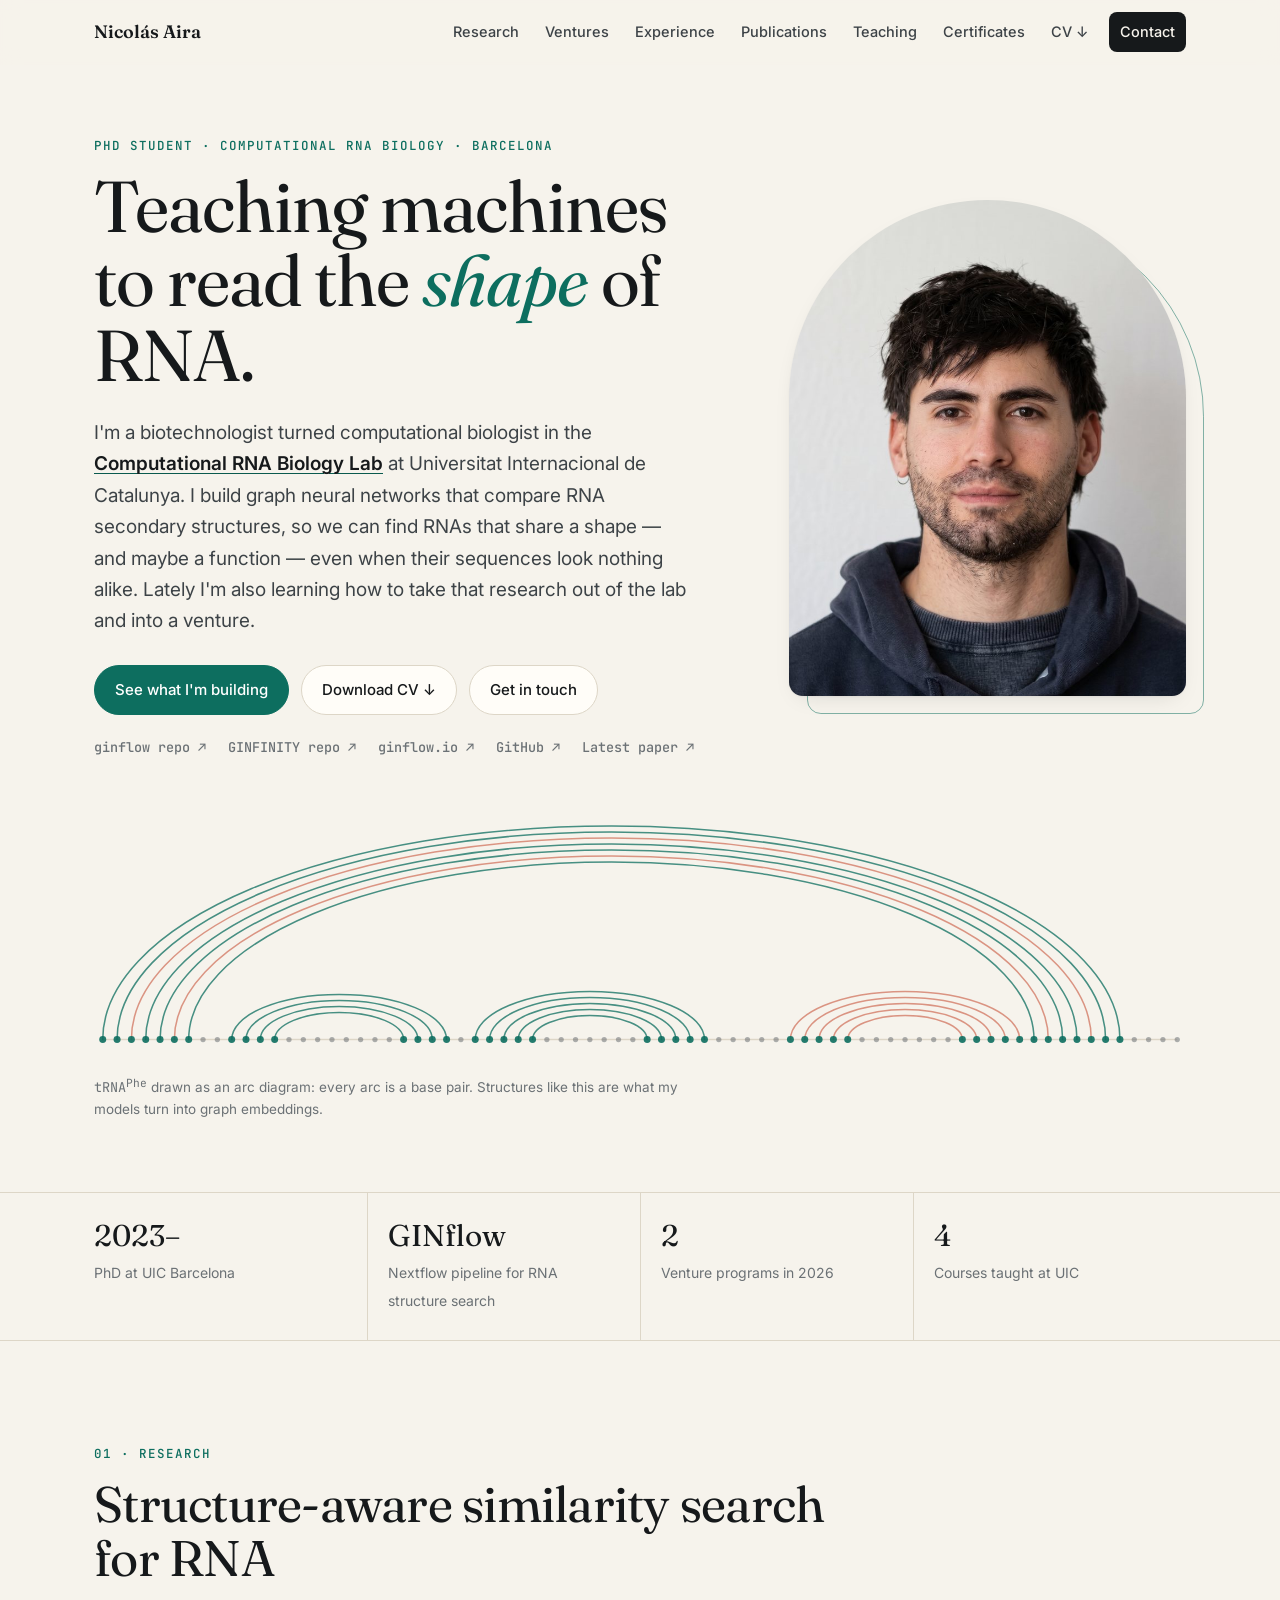
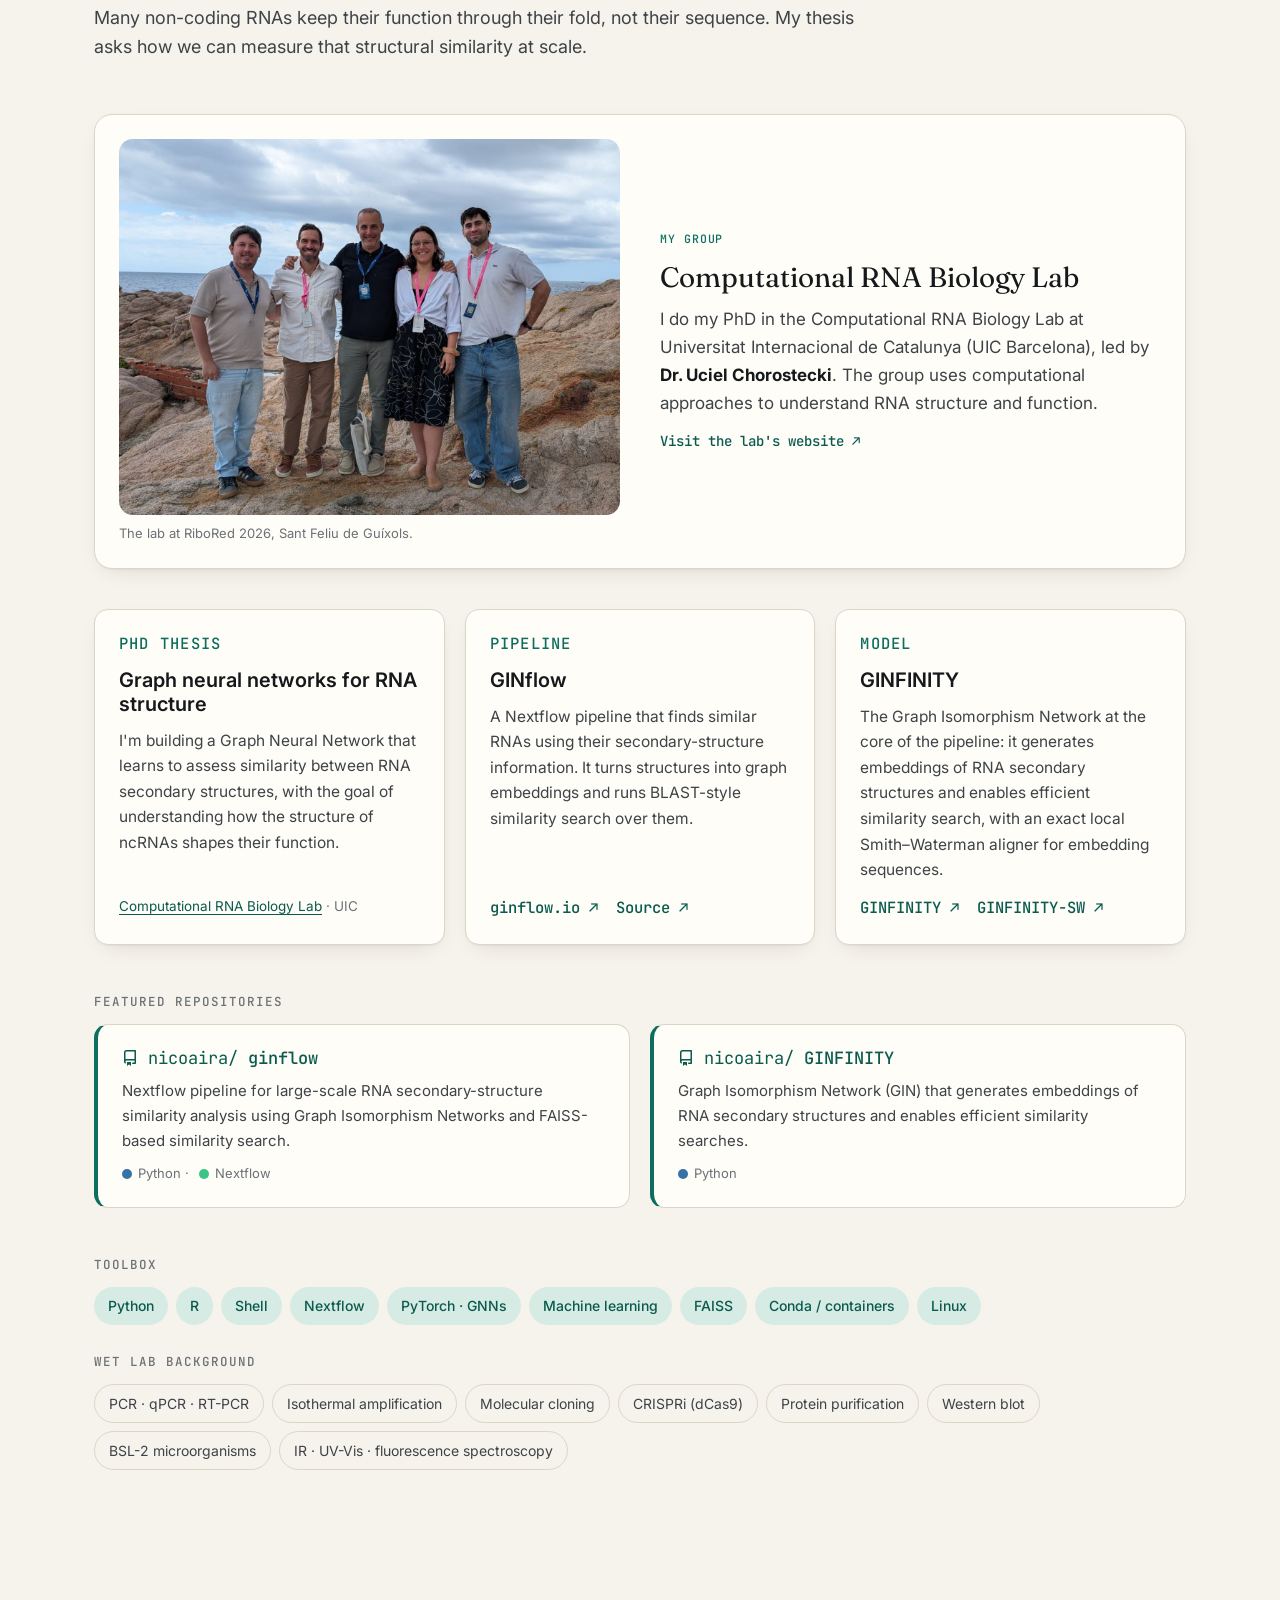
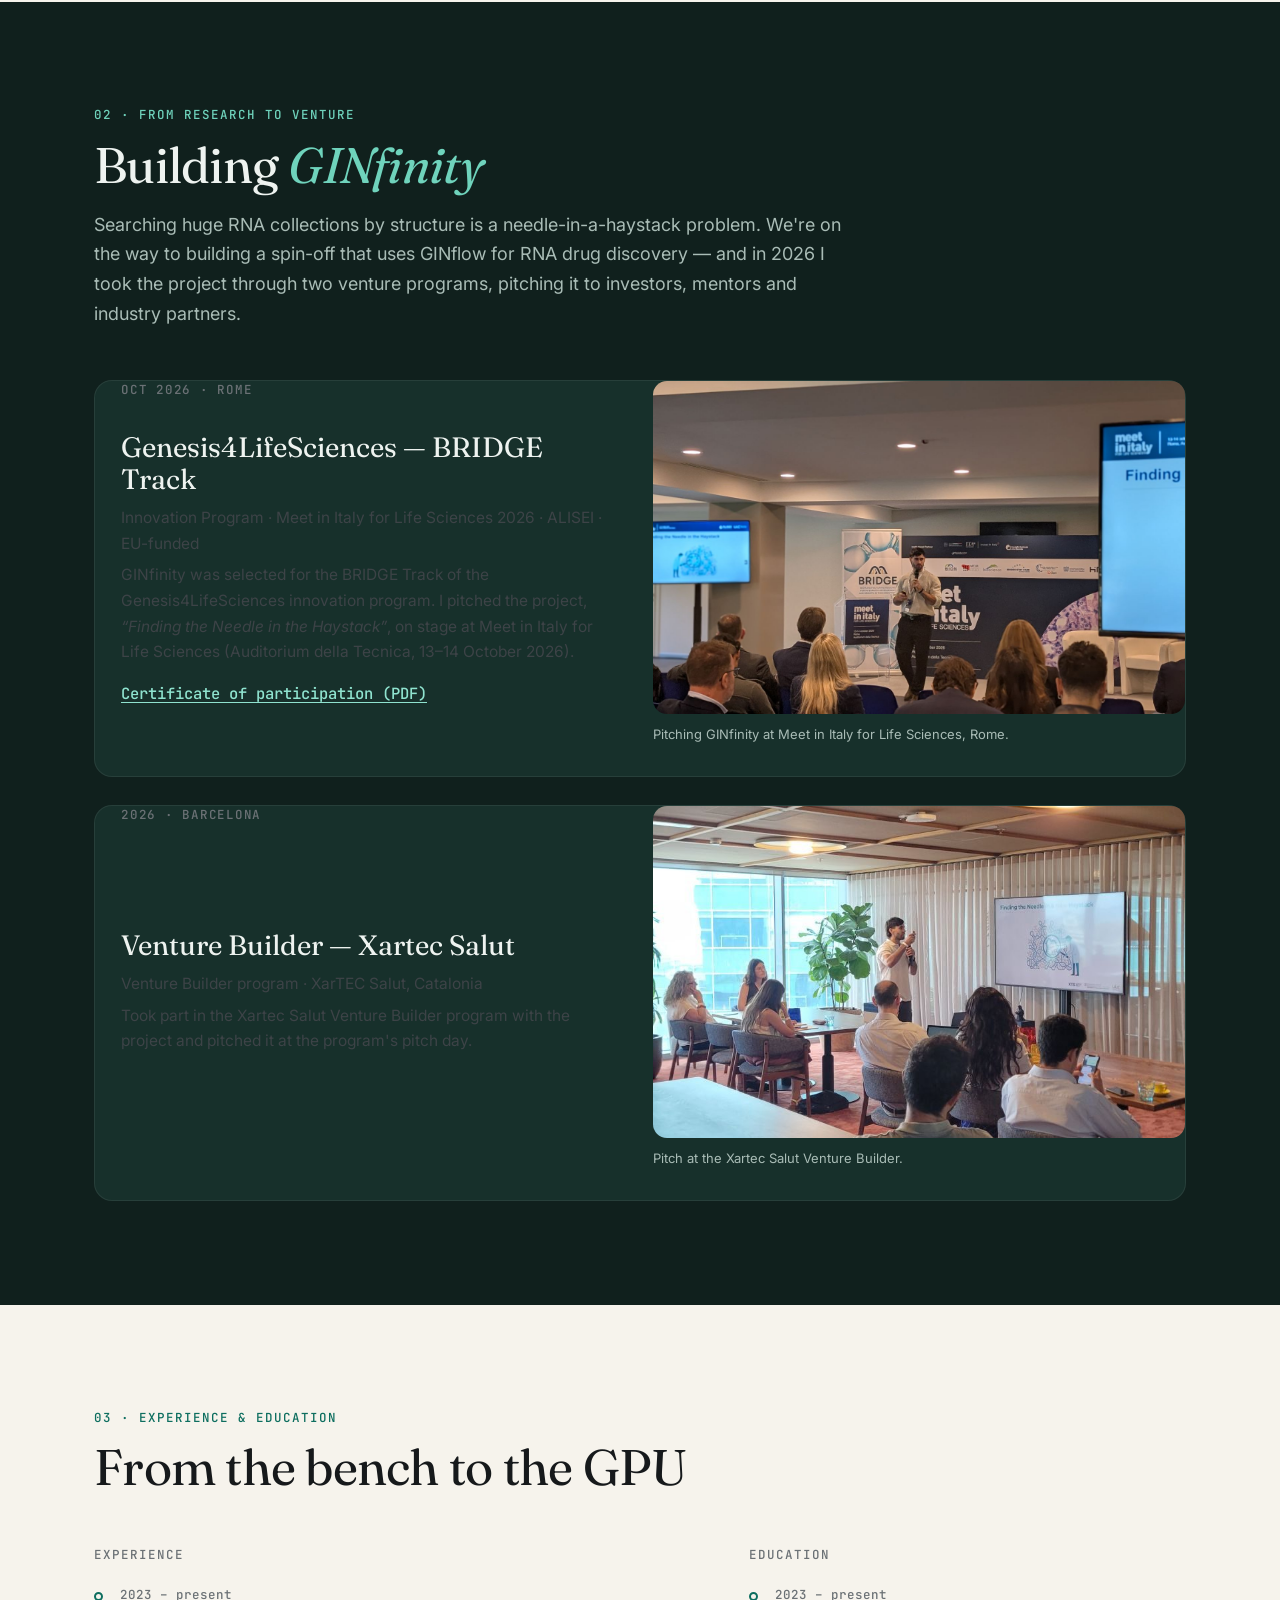
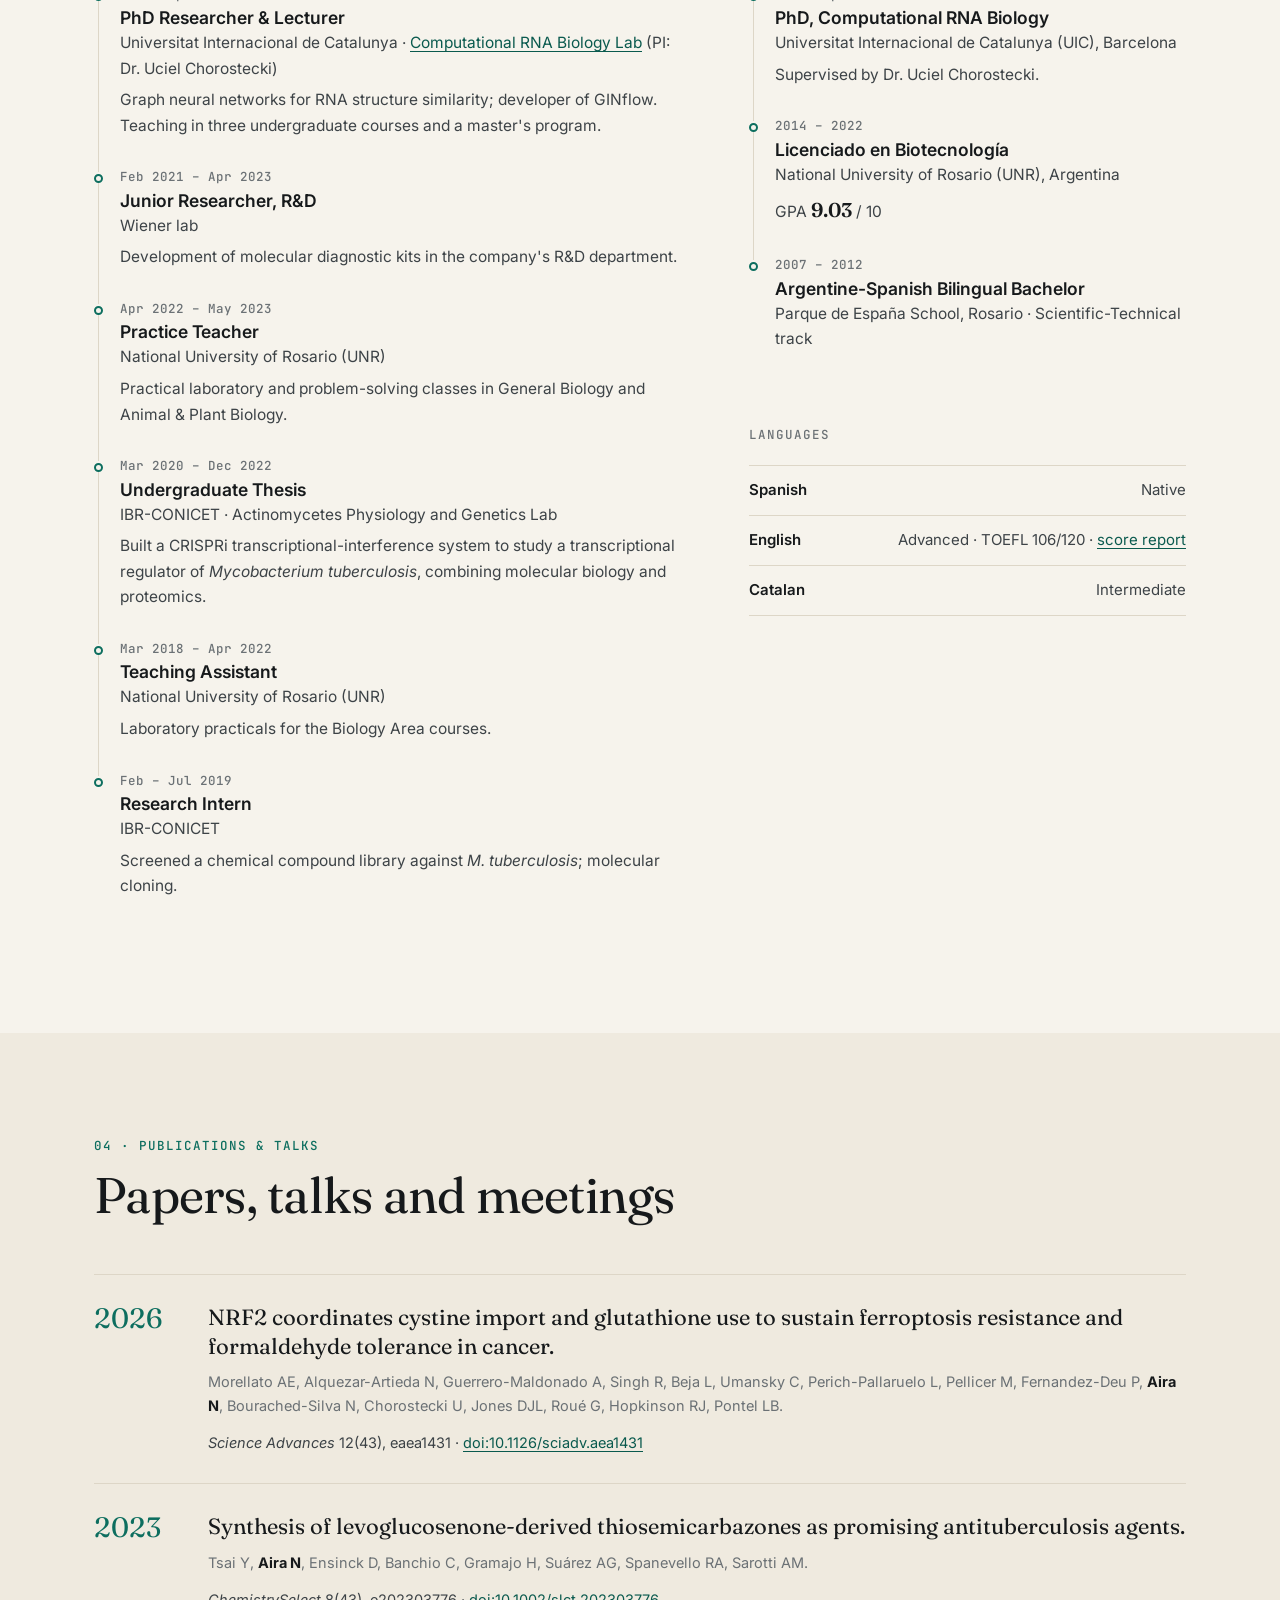
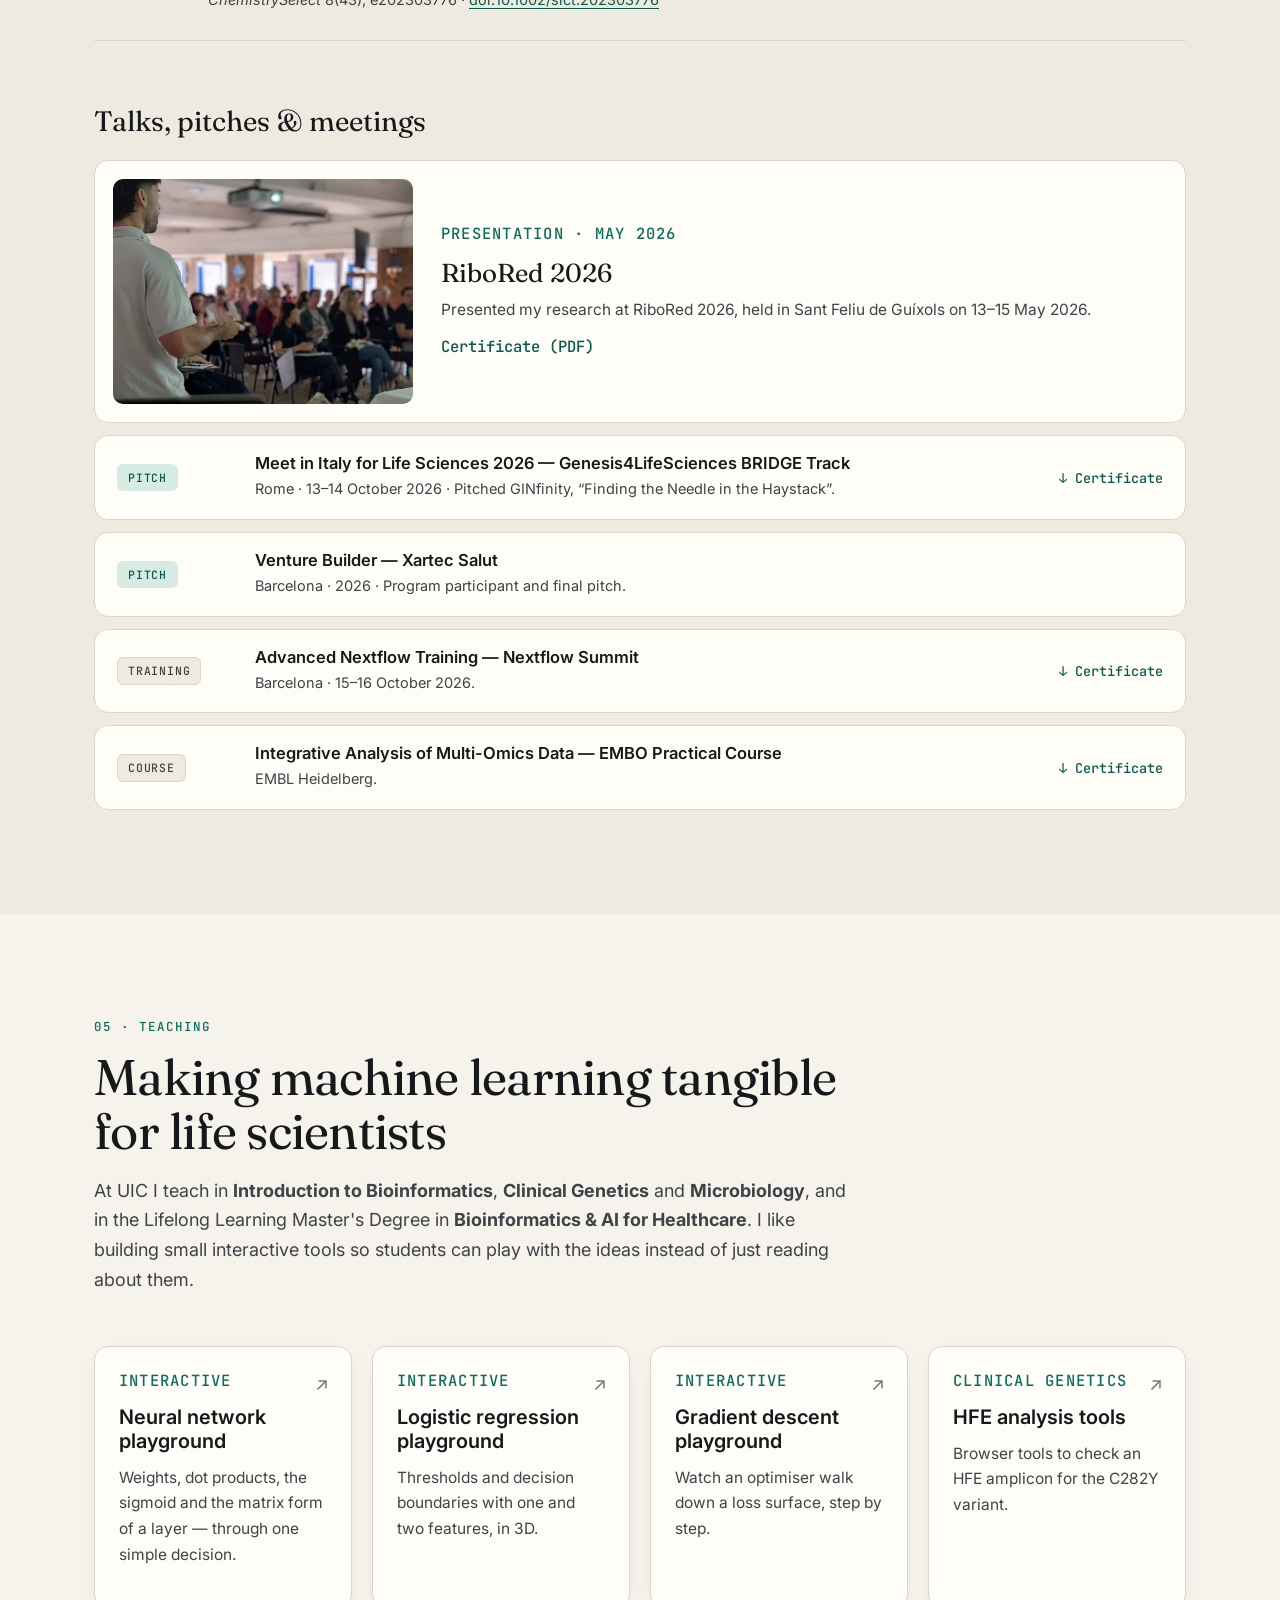
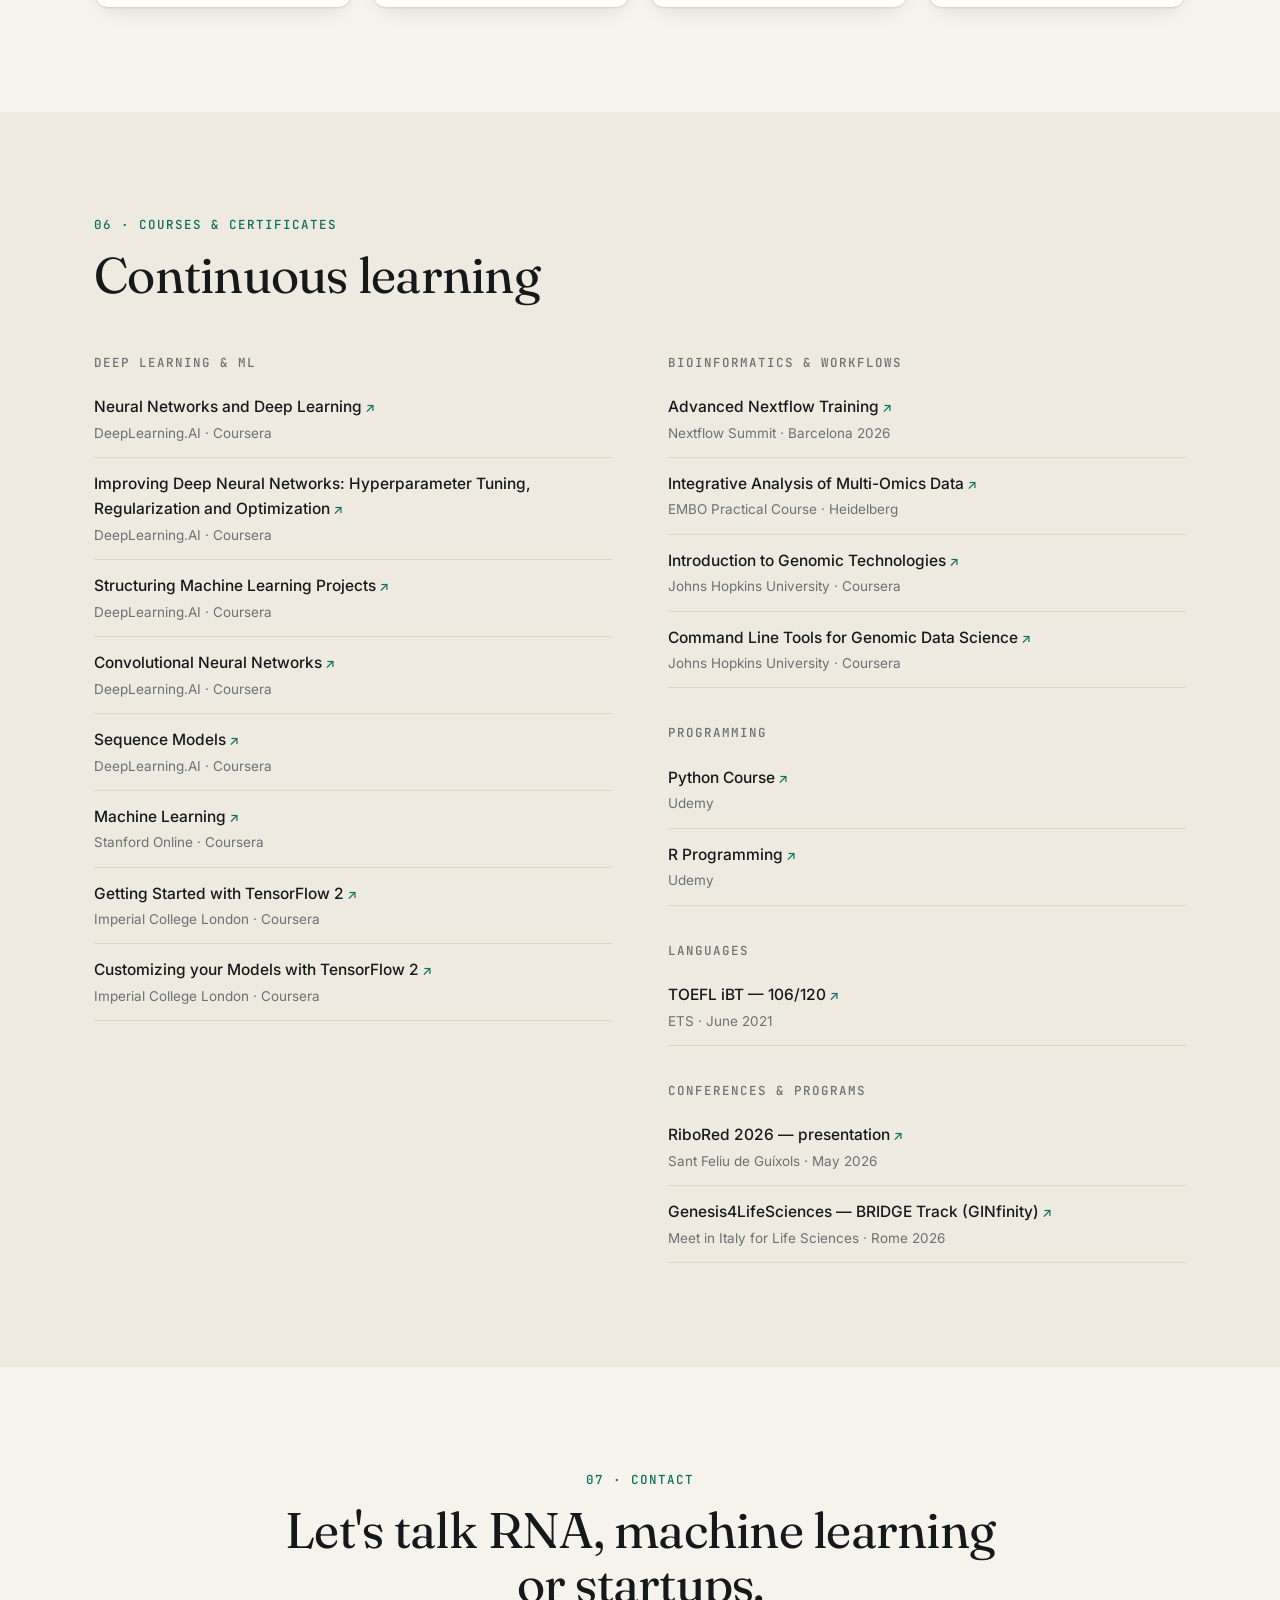
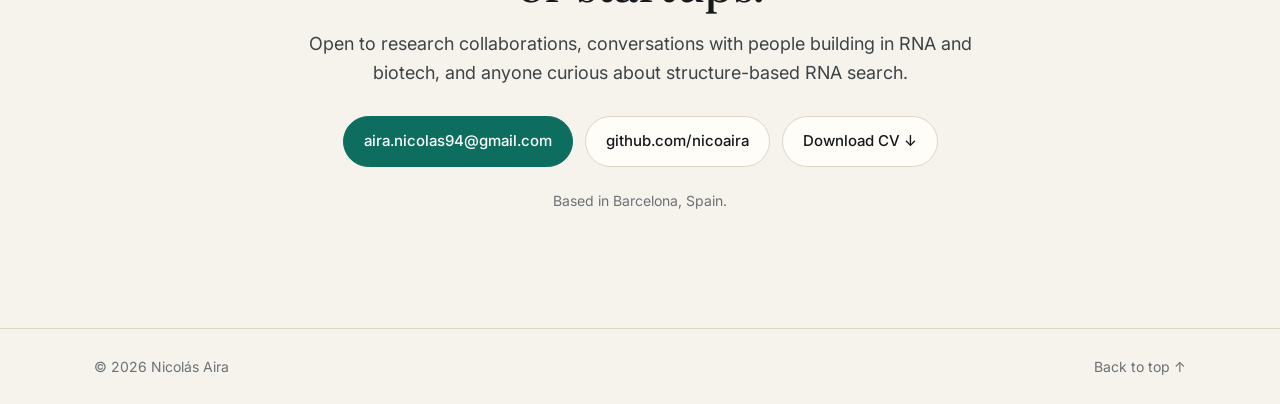
==== commit 8badbd1d: "Add Computational RNA Biology Lab and RiboRed 2026 talk photo" ====
--- a/index.html
+++ b/index.html
@@ -47,8 +47,9 @@
           <p class="eyebrow">PhD Student · Computational RNA Biology · Barcelona</p>
           <h1>Teaching machines to read the <em>shape</em> of RNA.</h1>
           <p class="lede">
-            I'm a biotechnologist turned computational biologist at
-            <strong>Universitat Internacional de Catalunya</strong>. I build graph neural networks
+            I'm a biotechnologist turned computational biologist in the
+            <a href="https://researchgroups.uic.es/computational-rna-biology/" rel="noopener"><strong>Computational RNA Biology Lab</strong></a>
+            at Universitat Internacional de Catalunya. I build graph neural networks
             that compare RNA secondary structures, so we can find RNAs that share a
             shape — and maybe a function — even when their sequences look nothing alike.
             Lately I'm also learning how to take that research out of the lab and into a venture.
@@ -100,12 +101,25 @@
           </p>
         </header>
 
+        <div class="lab">
+          <figure class="lab__photo">
+            <img src="assets/img/lab-group-ribored-2026.jpg" width="1400" height="1050" loading="lazy" alt="Members of the Computational RNA Biology Lab standing together on the rocky coast at Sant Feliu de Guíxols">
+            <figcaption>The lab at RiboRed 2026, Sant Feliu de Guíxols.</figcaption>
+          </figure>
+          <div class="lab__text">
+            <p class="card__tag">My group</p>
+            <h3>Computational RNA Biology Lab</h3>
+            <p>I do my PhD in the Computational RNA Biology Lab at Universitat Internacional de Catalunya (UIC Barcelona), led by <strong>Dr. Uciel Chorostecki</strong>. The group uses computational approaches to understand RNA structure and function.</p>
+            <p class="card__links"><a href="https://researchgroups.uic.es/computational-rna-biology/" rel="noopener">Visit the lab's website ↗</a></p>
+          </div>
+        </div>
+
         <div class="cards cards--3">
           <article class="card">
             <p class="card__tag">PhD thesis</p>
             <h3>Graph neural networks for RNA structure</h3>
             <p>I'm building a Graph Neural Network that learns to assess similarity between RNA secondary structures, with the goal of understanding how the structure of ncRNAs shapes their function.</p>
-            <p class="card__meta">Computational RNA Biology Lab · UIC</p>
+            <p class="card__meta"><a href="https://researchgroups.uic.es/computational-rna-biology/" rel="noopener">Computational RNA Biology Lab</a> · UIC</p>
           </article>
           <article class="card">
             <p class="card__tag">Pipeline</p>
@@ -218,7 +232,7 @@
                 <div class="tl__when">2023 – present</div>
                 <div class="tl__body">
                   <h4>PhD Researcher &amp; Lecturer</h4>
-                  <p class="tl__org">Universitat Internacional de Catalunya · Computational RNA Biology Lab</p>
+                  <p class="tl__org">Universitat Internacional de Catalunya · <a href="https://researchgroups.uic.es/computational-rna-biology/" rel="noopener">Computational RNA Biology Lab</a> (PI: Dr. Uciel Chorostecki)</p>
                   <p>Graph neural networks for RNA structure similarity; developer of GINflow. Teaching in three undergraduate courses and a master's program.</p>
                 </div>
               </li>
@@ -273,6 +287,7 @@
                 <div class="tl__body">
                   <h4>PhD, Computational RNA Biology</h4>
                   <p class="tl__org">Universitat Internacional de Catalunya (UIC), Barcelona</p>
+                  <p>Supervised by Dr. Uciel Chorostecki.</p>
                 </div>
               </li>
               <li class="tl">
@@ -331,6 +346,17 @@
         </ol>
 
         <h3 class="sub">Talks, pitches &amp; meetings</h3>
+        <article class="feature">
+          <figure class="feature__photo">
+            <img src="assets/img/ribored-2026-talk.jpg" width="1100" height="1100" loading="lazy" alt="Nicolás giving a presentation to a seated audience at RiboRed 2026">
+          </figure>
+          <div class="feature__text">
+            <p class="card__tag">Presentation · May 2026</p>
+            <h4>RiboRed 2026</h4>
+            <p>Presented my research at RiboRed 2026, held in Sant Feliu de Guíxols on 13–15 May 2026.</p>
+            <p class="card__links"><a href="assets/certificates/RiboRed_2026_Aira_Nicolas.pdf">Certificate (PDF)</a></p>
+          </div>
+        </article>
         <ul class="events">
           <li class="event">
             <span class="badge badge--talk">Pitch</span>
@@ -346,14 +372,6 @@
               <h4>Venture Builder — Xartec Salut</h4>
               <p>Barcelona · 2026 · Program participant and final pitch.</p>
             </div>
-          </li>
-          <li class="event">
-            <span class="badge badge--talk">Presentation</span>
-            <div>
-              <h4>RiboRed 2026</h4>
-              <p>Sant Feliu de Guíxols · 13–15 May 2026 · Participated with a presentation of my research.</p>
-            </div>
-            <a class="event__doc" href="assets/certificates/RiboRed_2026_Aira_Nicolas.pdf">Certificate</a>
           </li>
           <li class="event">
             <span class="badge">Training</span>
--- a/assets/css/style.css
+++ b/assets/css/style.css
@@ -367,3 +367,31 @@
 .reveal { opacity: 0; transform: translateY(14px); transition: opacity .6s ease, transform .6s ease; }
 .reveal.is-visible { opacity: 1; transform: none; }
 @media (prefers-reduced-motion: reduce) { .reveal { opacity: 1; transform: none; transition: none; } }
+
+/* Lab block */
+.lab {
+  display: grid; grid-template-columns: 1fr 1fr; gap: 40px; align-items: center;
+  margin-bottom: 40px; padding: 24px; background: var(--card);
+  border: 1px solid var(--line); border-radius: calc(var(--radius) + 4px); box-shadow: var(--shadow);
+}
+.lab__photo { margin: 0; }
+.lab__photo img { border-radius: var(--radius); width: 100%; aspect-ratio: 4 / 3; object-fit: cover; }
+.lab__photo figcaption { font-size: 13px; color: var(--muted); margin-top: 8px; }
+.lab__text h3 { font: 400 28px/1.15 var(--serif); margin-bottom: 12px; }
+.lab__text p { color: var(--ink-2); }
+.lab__text strong { color: var(--ink); }
+@media (max-width: 860px) { .lab { grid-template-columns: 1fr; gap: 20px; padding: 16px; } }
+
+/* Featured talk */
+.feature {
+  display: grid; grid-template-columns: 300px 1fr; gap: 28px; align-items: center;
+  padding: 18px; margin-bottom: 12px; background: var(--card);
+  border: 1px solid var(--line); border-radius: var(--radius);
+}
+.feature__photo { margin: 0; }
+.feature__photo img { border-radius: 10px; width: 100%; aspect-ratio: 4 / 3; object-fit: cover; object-position: 50% 40%; }
+.feature__text h4 { font: 400 26px/1.2 var(--serif); margin-bottom: 8px; }
+.feature__text p { color: var(--ink-2); font-size: 15.5px; }
+.feature__text p:last-child { margin-bottom: 0; }
+@media (max-width: 680px) { .feature { grid-template-columns: 1fr; gap: 16px; padding: 14px; } }
+.lab .card__links a, .feature .card__links a { text-decoration: none; }
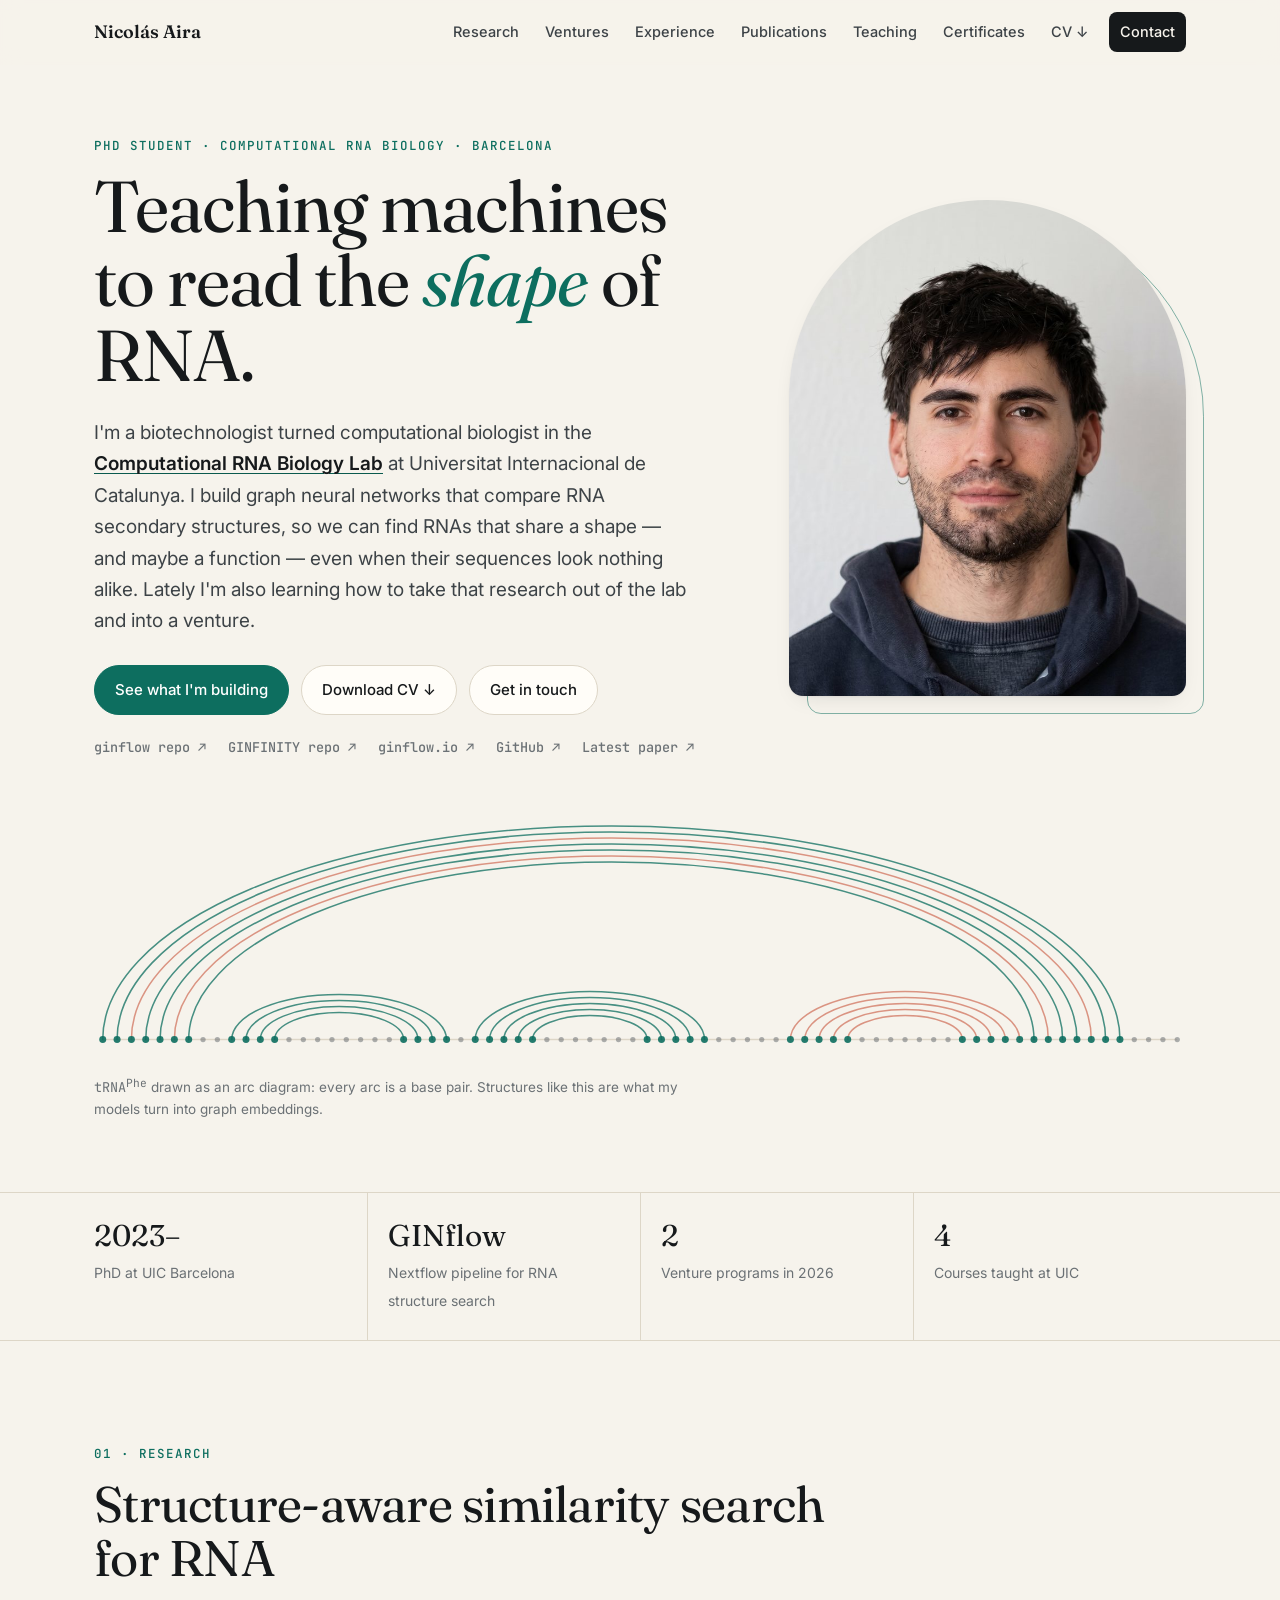
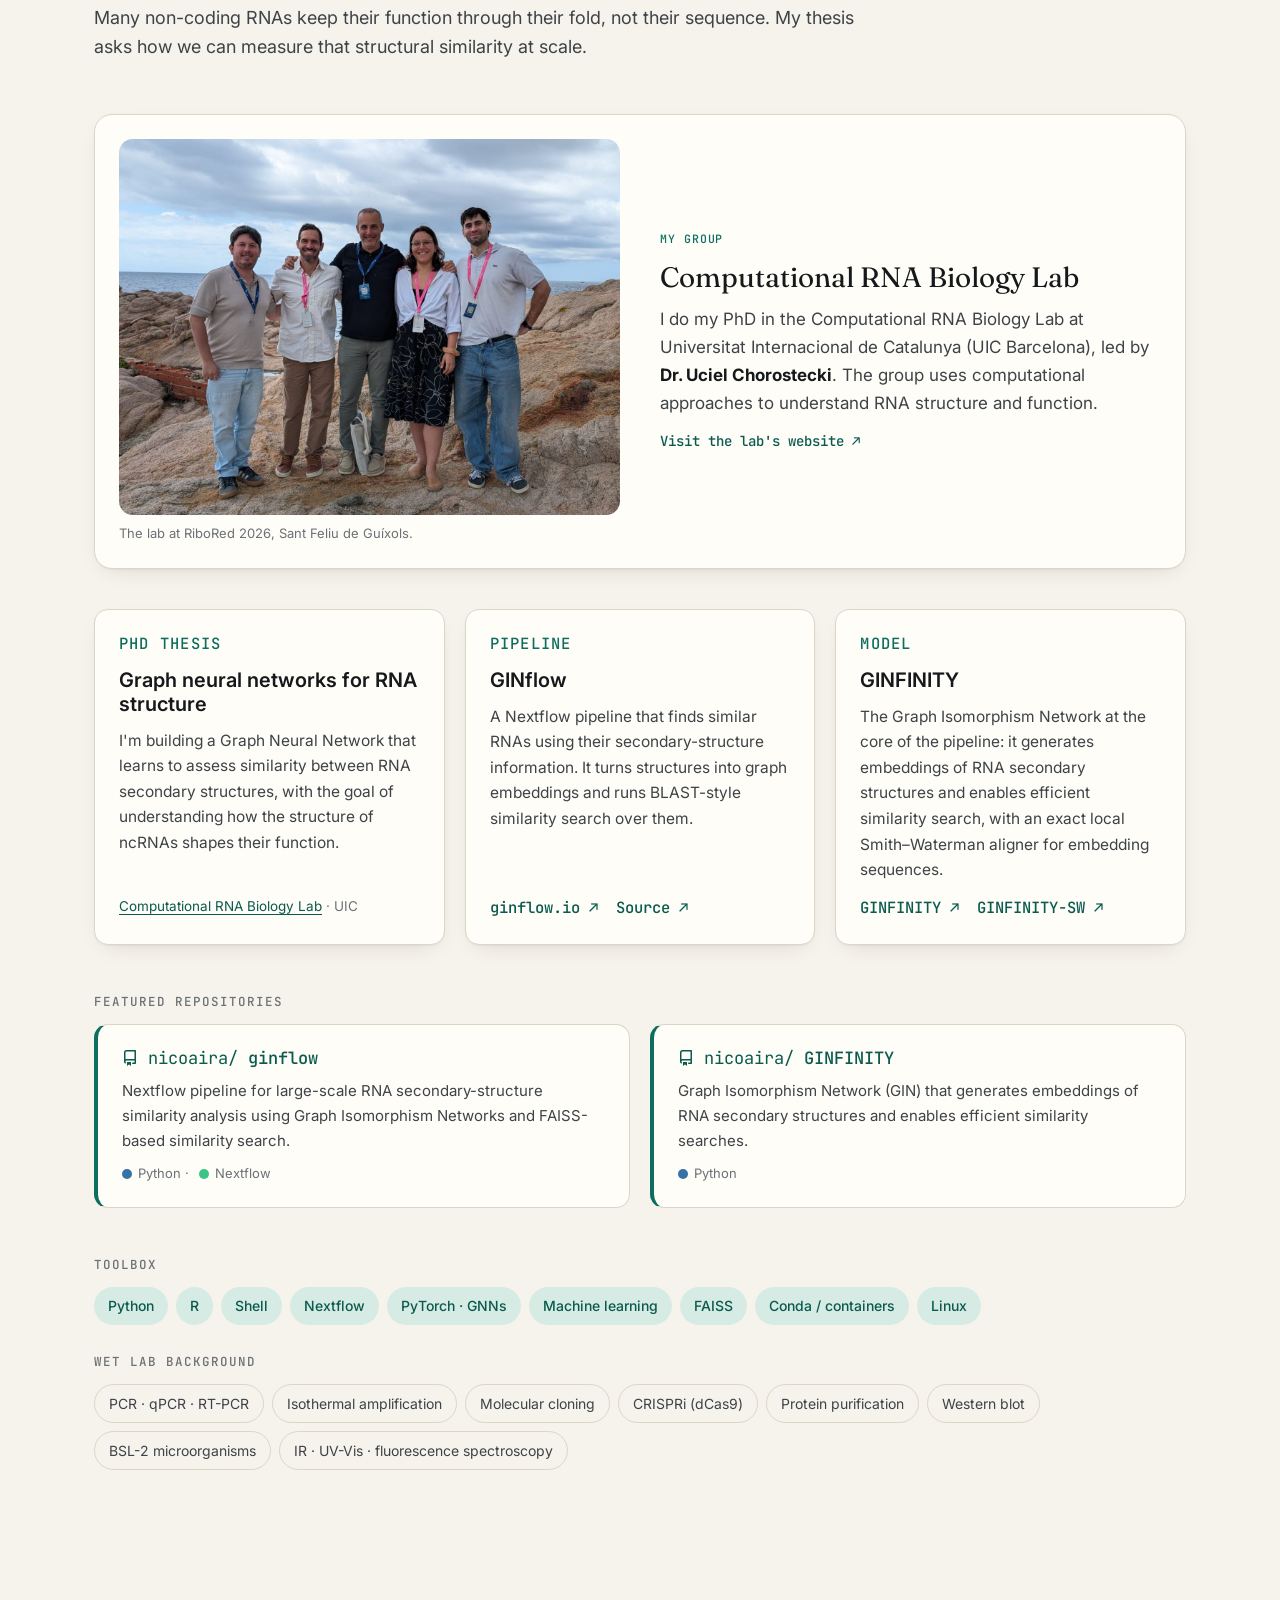
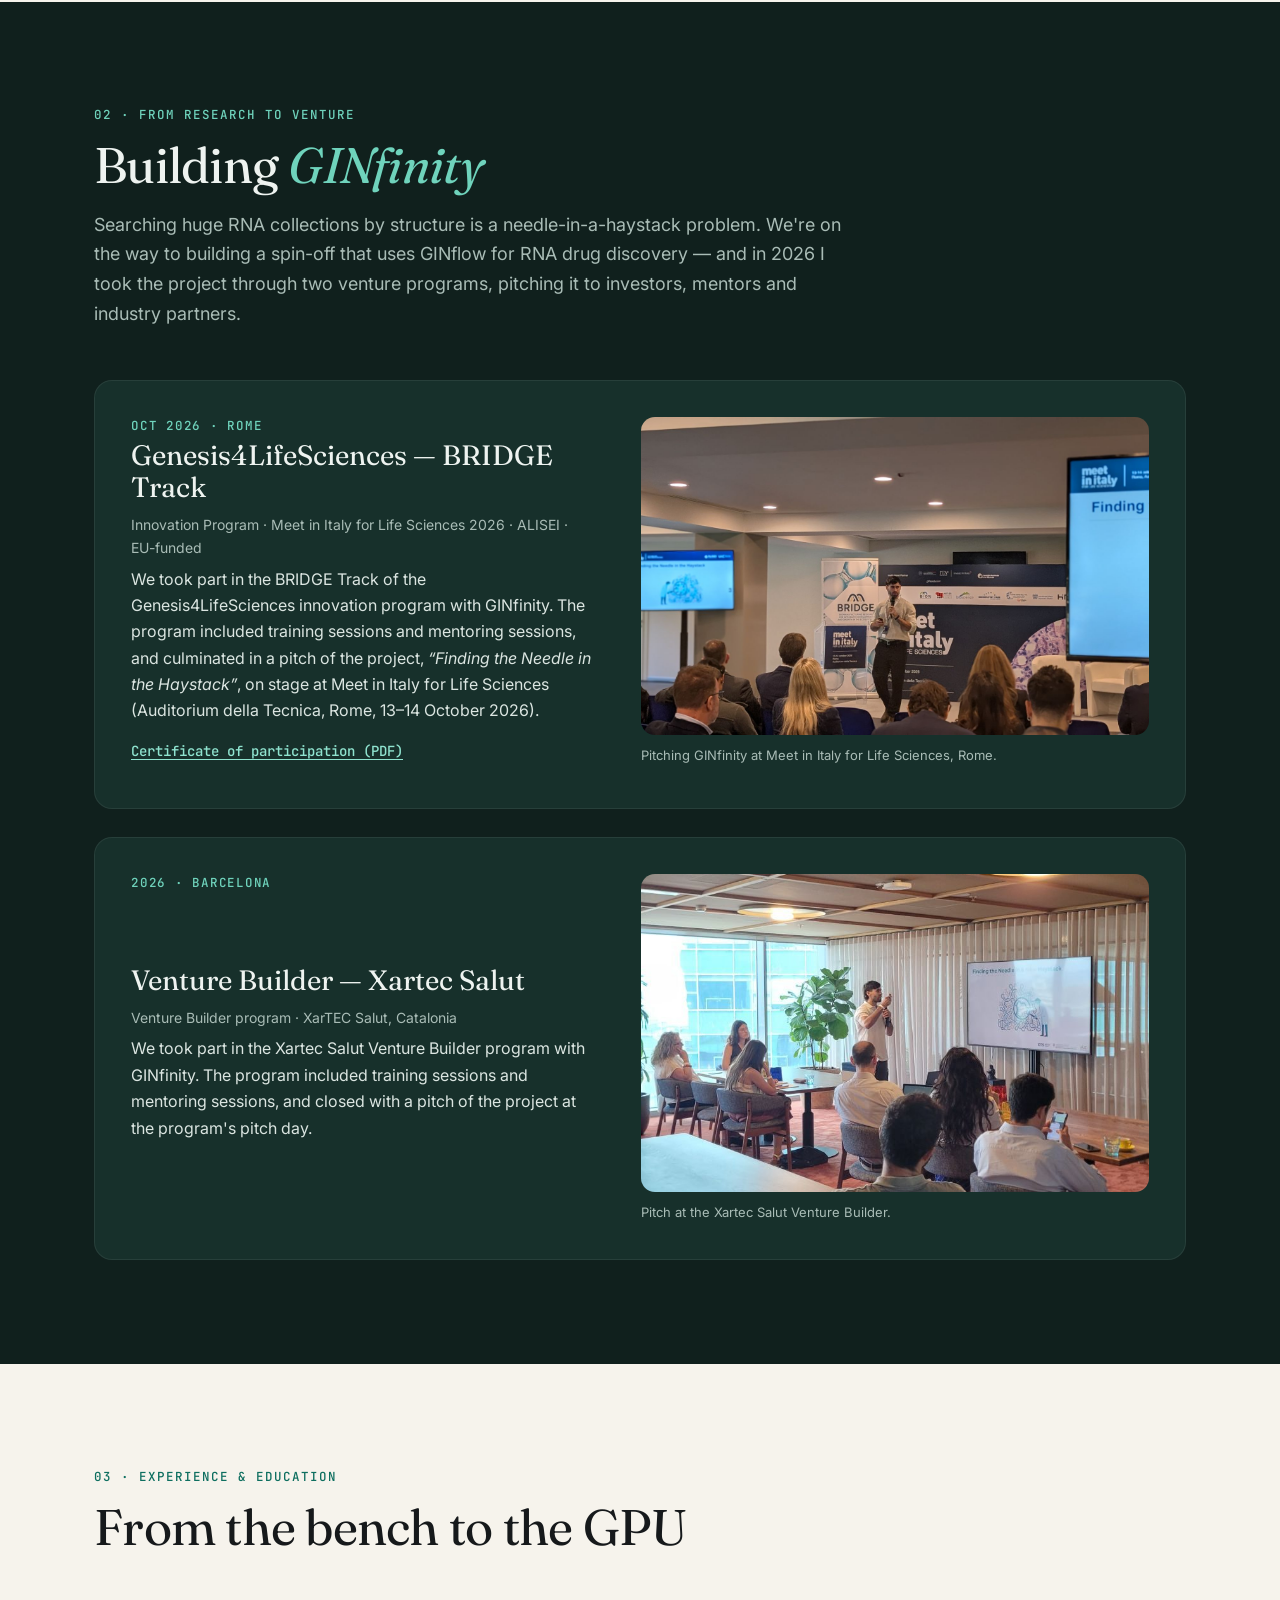
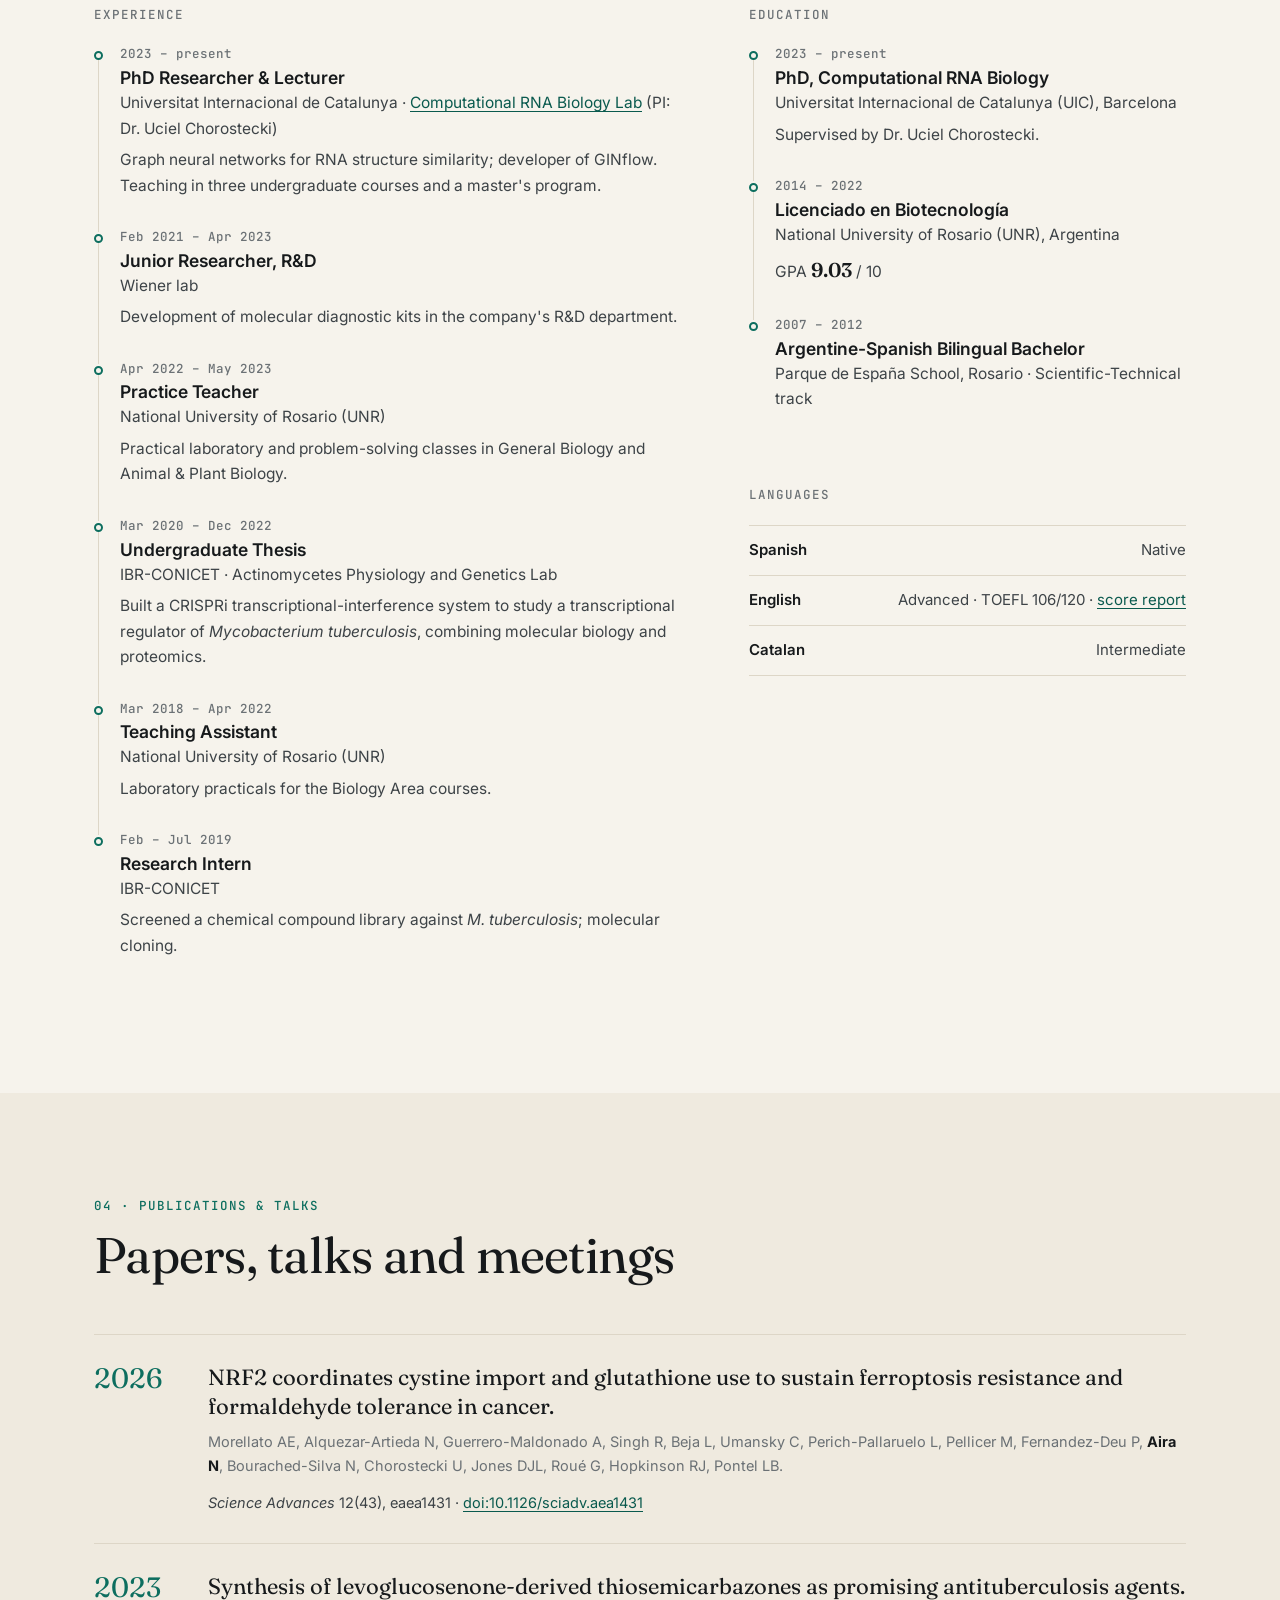
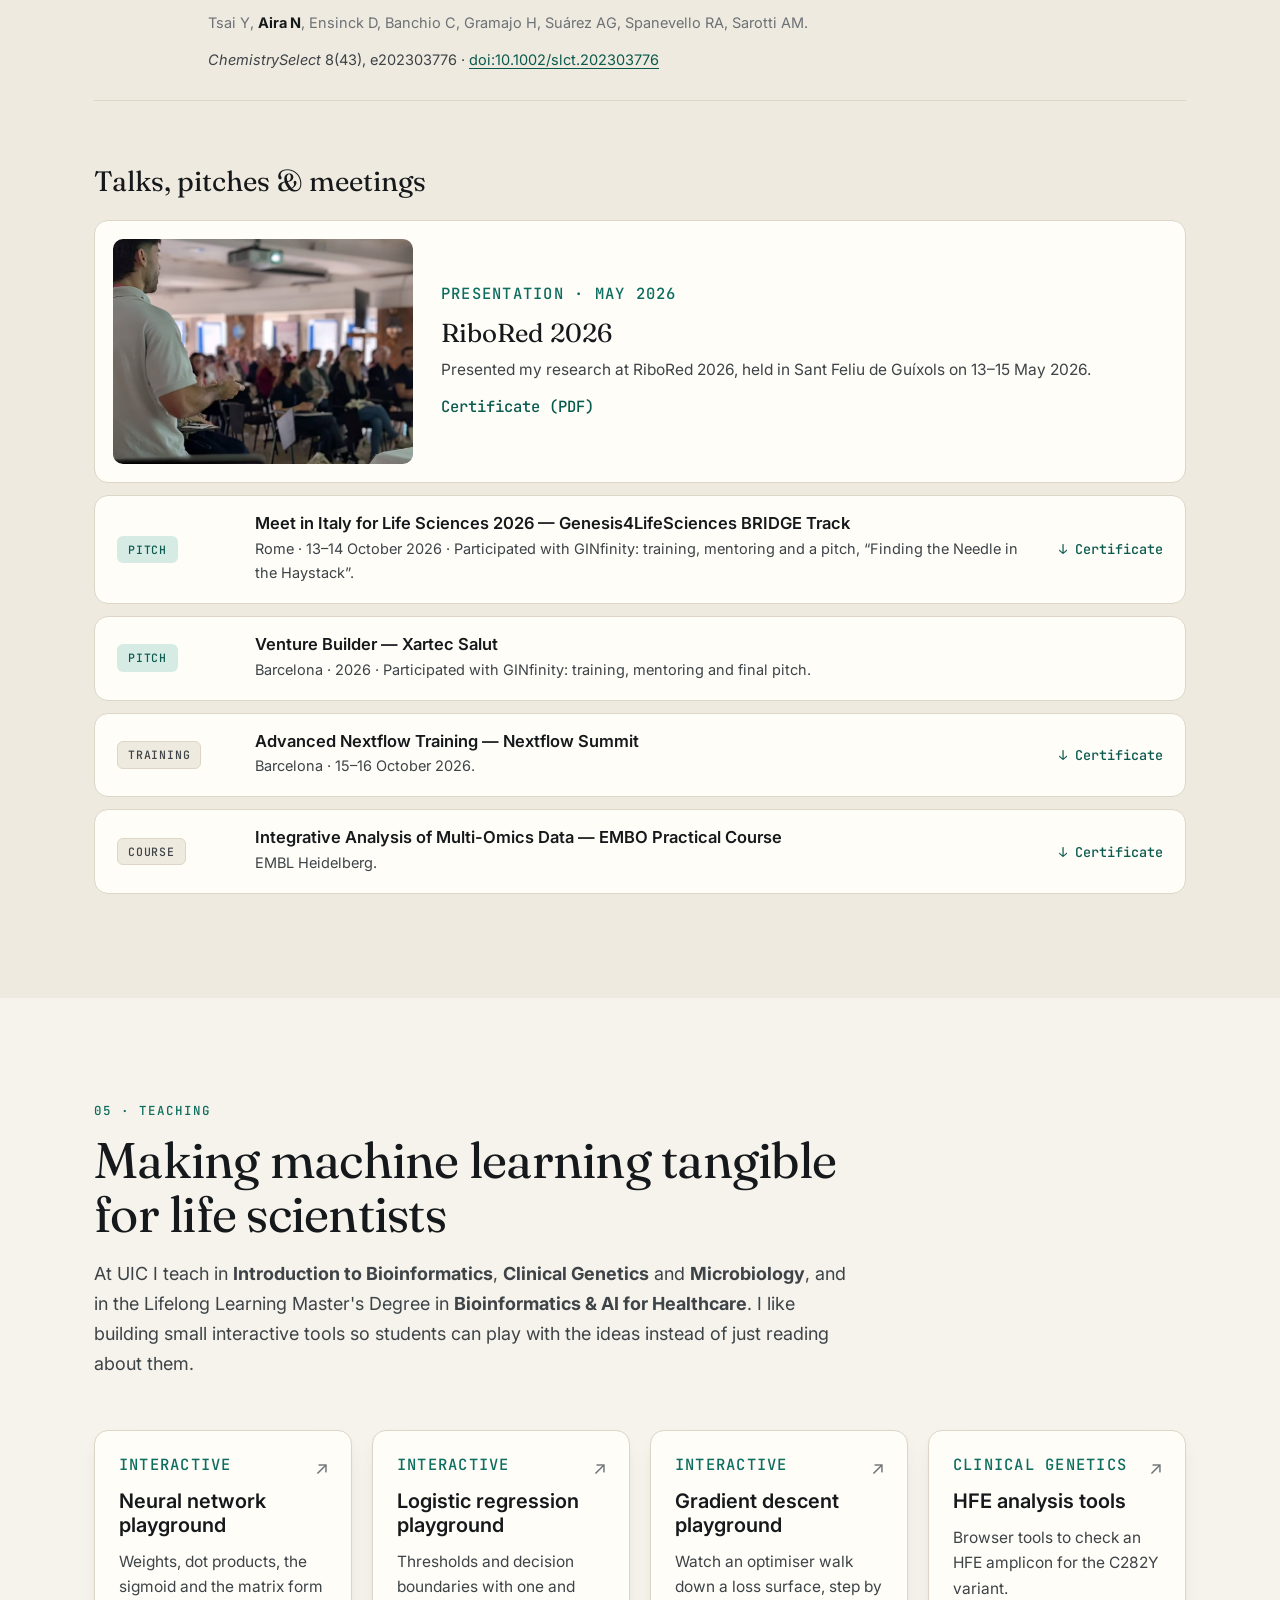
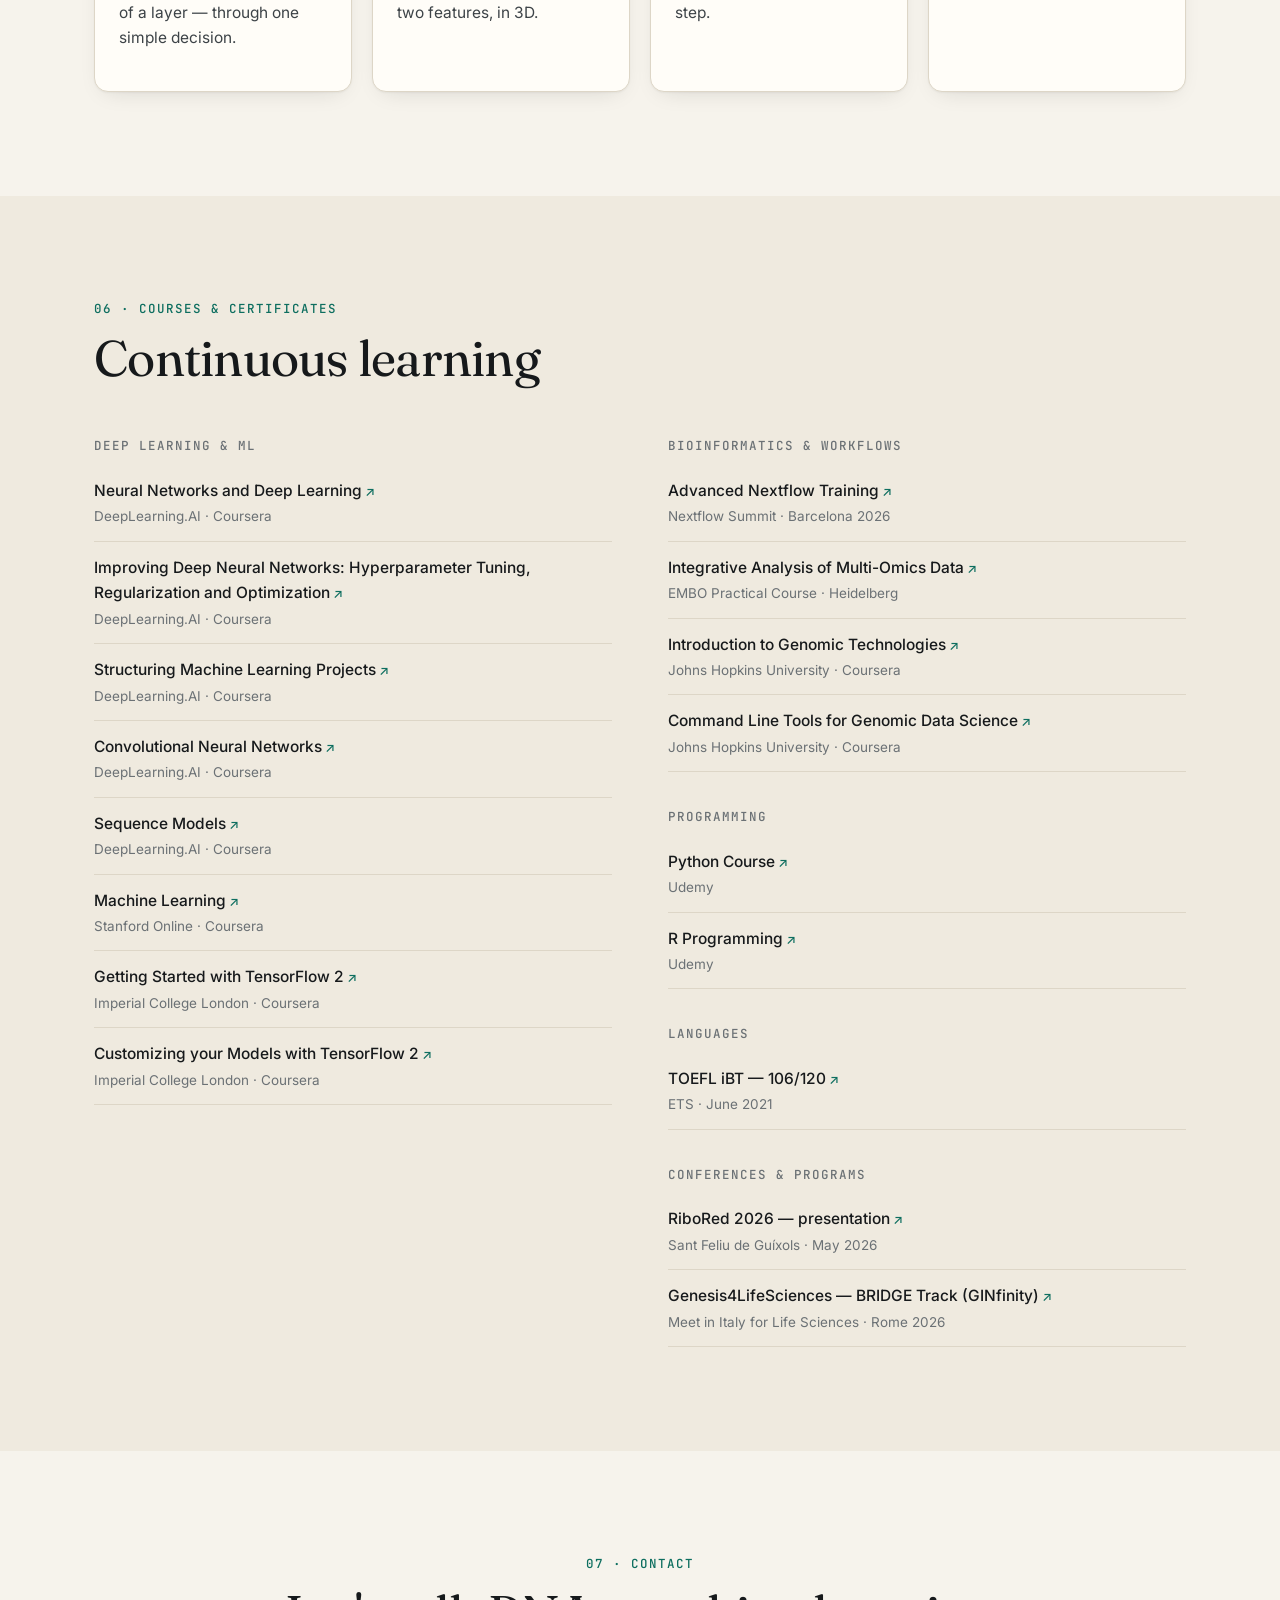
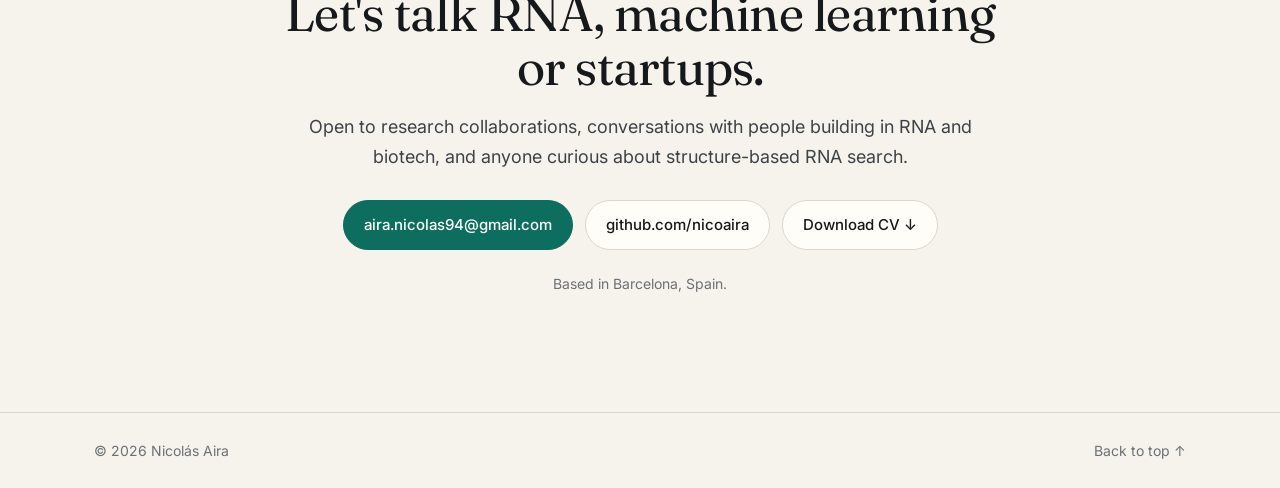
==== commit 74e483da: "Fix venture text contrast in light mode; describe program training and mentoring" ====
--- a/index.html
+++ b/index.html
@@ -192,7 +192,7 @@
             <div class="tl__body">
               <h3>Genesis4LifeSciences — BRIDGE Track</h3>
               <p class="tl__org">Innovation Program · Meet in Italy for Life Sciences 2026 · ALISEI · EU-funded</p>
-              <p>GINfinity was selected for the BRIDGE Track of the Genesis4LifeSciences innovation program. I pitched the project, <em>“Finding the Needle in the Haystack”</em>, on stage at Meet in Italy for Life Sciences (Auditorium della Tecnica, 13–14 October 2026).</p>
+              <p>We took part in the BRIDGE Track of the Genesis4LifeSciences innovation program with GINfinity. The program included training sessions and mentoring sessions, and culminated in a pitch of the project, <em>“Finding the Needle in the Haystack”</em>, on stage at Meet in Italy for Life Sciences (Auditorium della Tecnica, Rome, 13–14 October 2026).</p>
               <p class="tl__links"><a href="assets/certificates/Genesis4LifeSciences_BRIDGE_Track_GINfinity.pdf">Certificate of participation (PDF)</a></p>
             </div>
             <figure class="tl__media">
@@ -205,7 +205,7 @@
             <div class="tl__body">
               <h3>Venture Builder — Xartec Salut</h3>
               <p class="tl__org">Venture Builder program · XarTEC Salut, Catalonia</p>
-              <p>Took part in the Xartec Salut Venture Builder program with the project and pitched it at the program's pitch day.</p>
+              <p>We took part in the Xartec Salut Venture Builder program with GINfinity. The program included training sessions and mentoring sessions, and closed with a pitch of the project at the program's pitch day.</p>
             </div>
             <figure class="tl__media tl__media--tall">
               <img src="assets/img/pitch-xartec-salut.jpg" width="800" height="1422" loading="lazy" alt="Nicolás presenting the project to the audience at the Xartec Salut Venture Builder pitch">
@@ -362,7 +362,7 @@
             <span class="badge badge--talk">Pitch</span>
             <div>
               <h4>Meet in Italy for Life Sciences 2026 — Genesis4LifeSciences BRIDGE Track</h4>
-              <p>Rome · 13–14 October 2026 · Pitched GINfinity, “Finding the Needle in the Haystack”.</p>
+              <p>Rome · 13–14 October 2026 · Participated with GINfinity: training, mentoring and a pitch, “Finding the Needle in the Haystack”.</p>
             </div>
             <a class="event__doc" href="assets/certificates/Genesis4LifeSciences_BRIDGE_Track_GINfinity.pdf">Certificate</a>
           </li>
@@ -370,7 +370,7 @@
             <span class="badge badge--talk">Pitch</span>
             <div>
               <h4>Venture Builder — Xartec Salut</h4>
-              <p>Barcelona · 2026 · Program participant and final pitch.</p>
+              <p>Barcelona · 2026 · Participated with GINfinity: training, mentoring and final pitch.</p>
             </div>
           </li>
           <li class="event">
--- a/assets/css/style.css
+++ b/assets/css/style.css
@@ -395,3 +395,12 @@
 .feature__text p:last-child { margin-bottom: 0; }
 @media (max-width: 680px) { .feature { grid-template-columns: 1fr; gap: 16px; padding: 14px; } }
 .lab .card__links a, .feature .card__links a { text-decoration: none; }
+
+/* Venture cards sit on a dark background in both themes: beat the generic .timeline rules */
+.section--ink .timeline--venture .tl { padding: 36px; }
+.section--ink .timeline--venture .tl__when { color: #6fd3bc; }
+.section--ink .timeline--venture .tl__org { color: var(--on-dark-muted); }
+.section--ink .timeline--venture .tl__body p { color: #dbe5e1; font-size: 16px; }
+.section--ink .timeline--venture .tl__body p.tl__org { color: var(--on-dark-muted); font-size: 14px; }
+.section--ink .timeline--venture .tl__body p.tl__links { font-size: 14px; }
+@media (max-width: 860px) { .section--ink .timeline--venture .tl { padding: 22px; } }
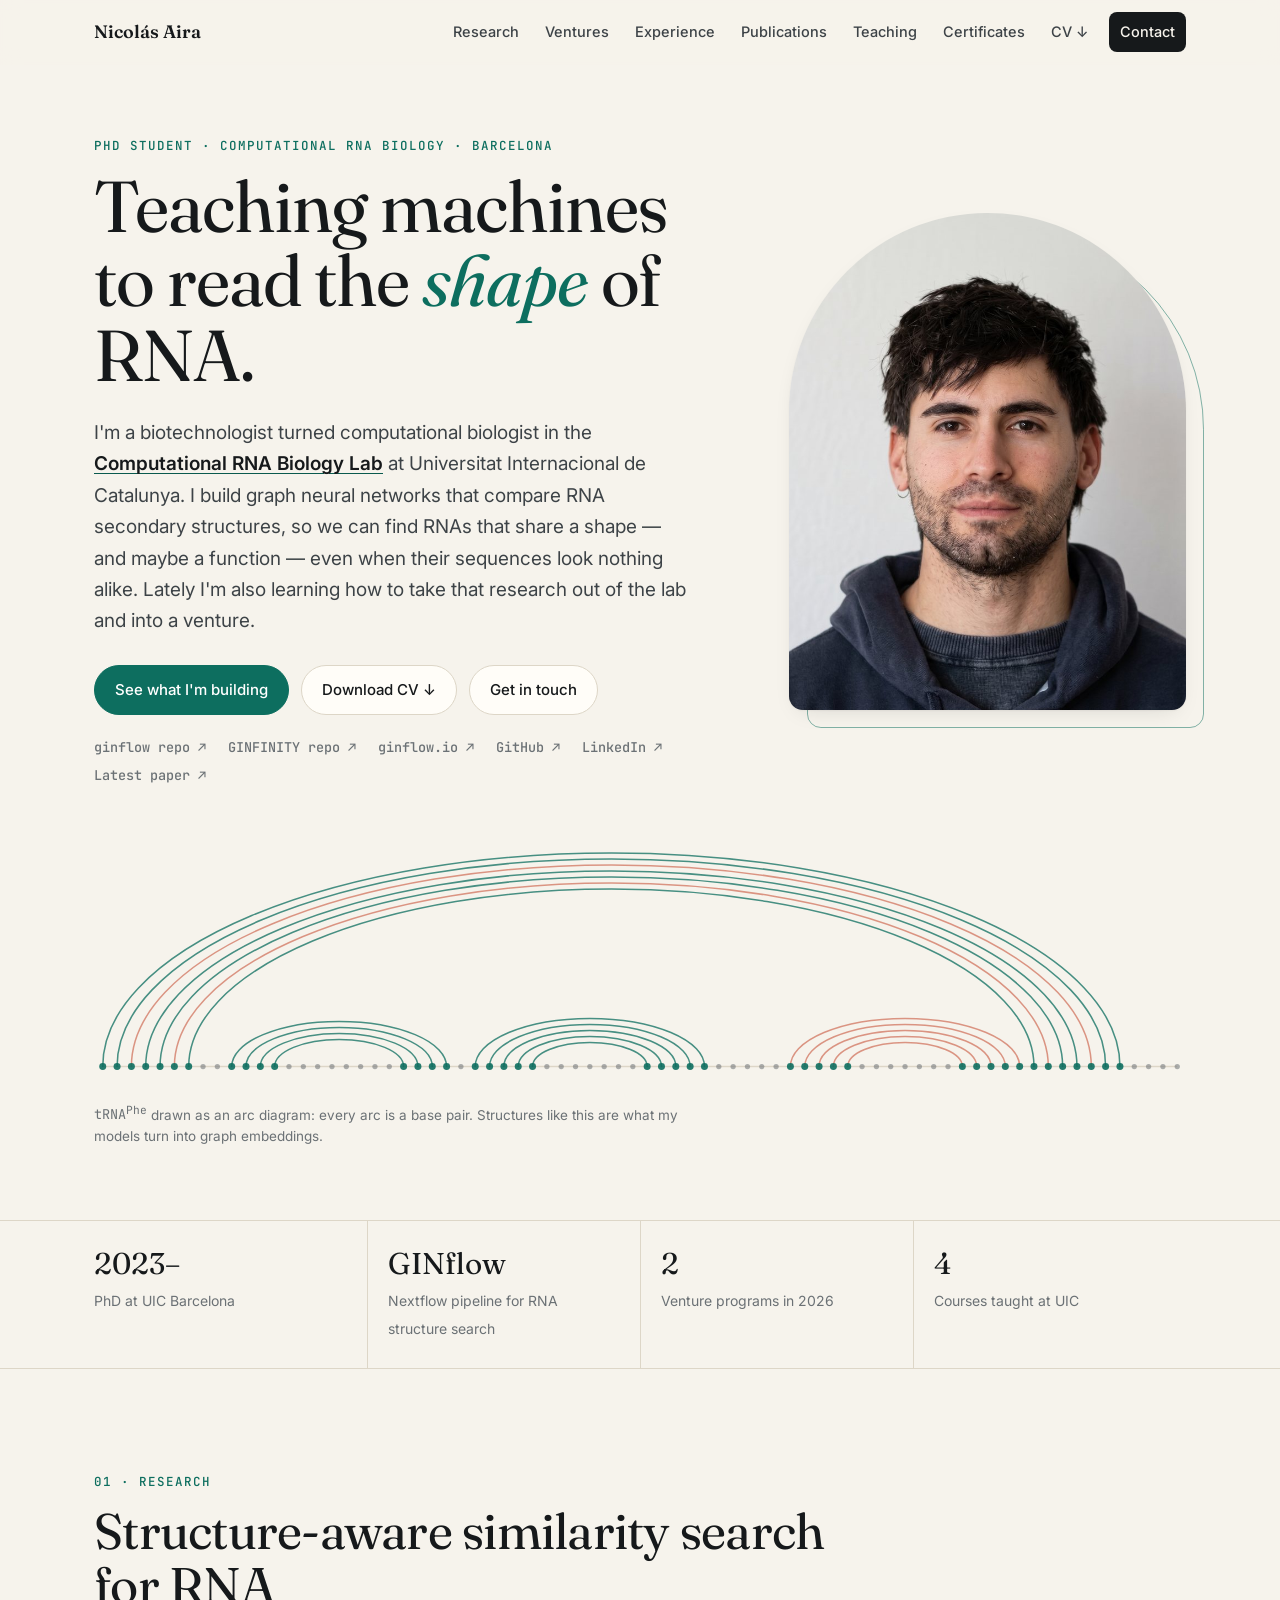
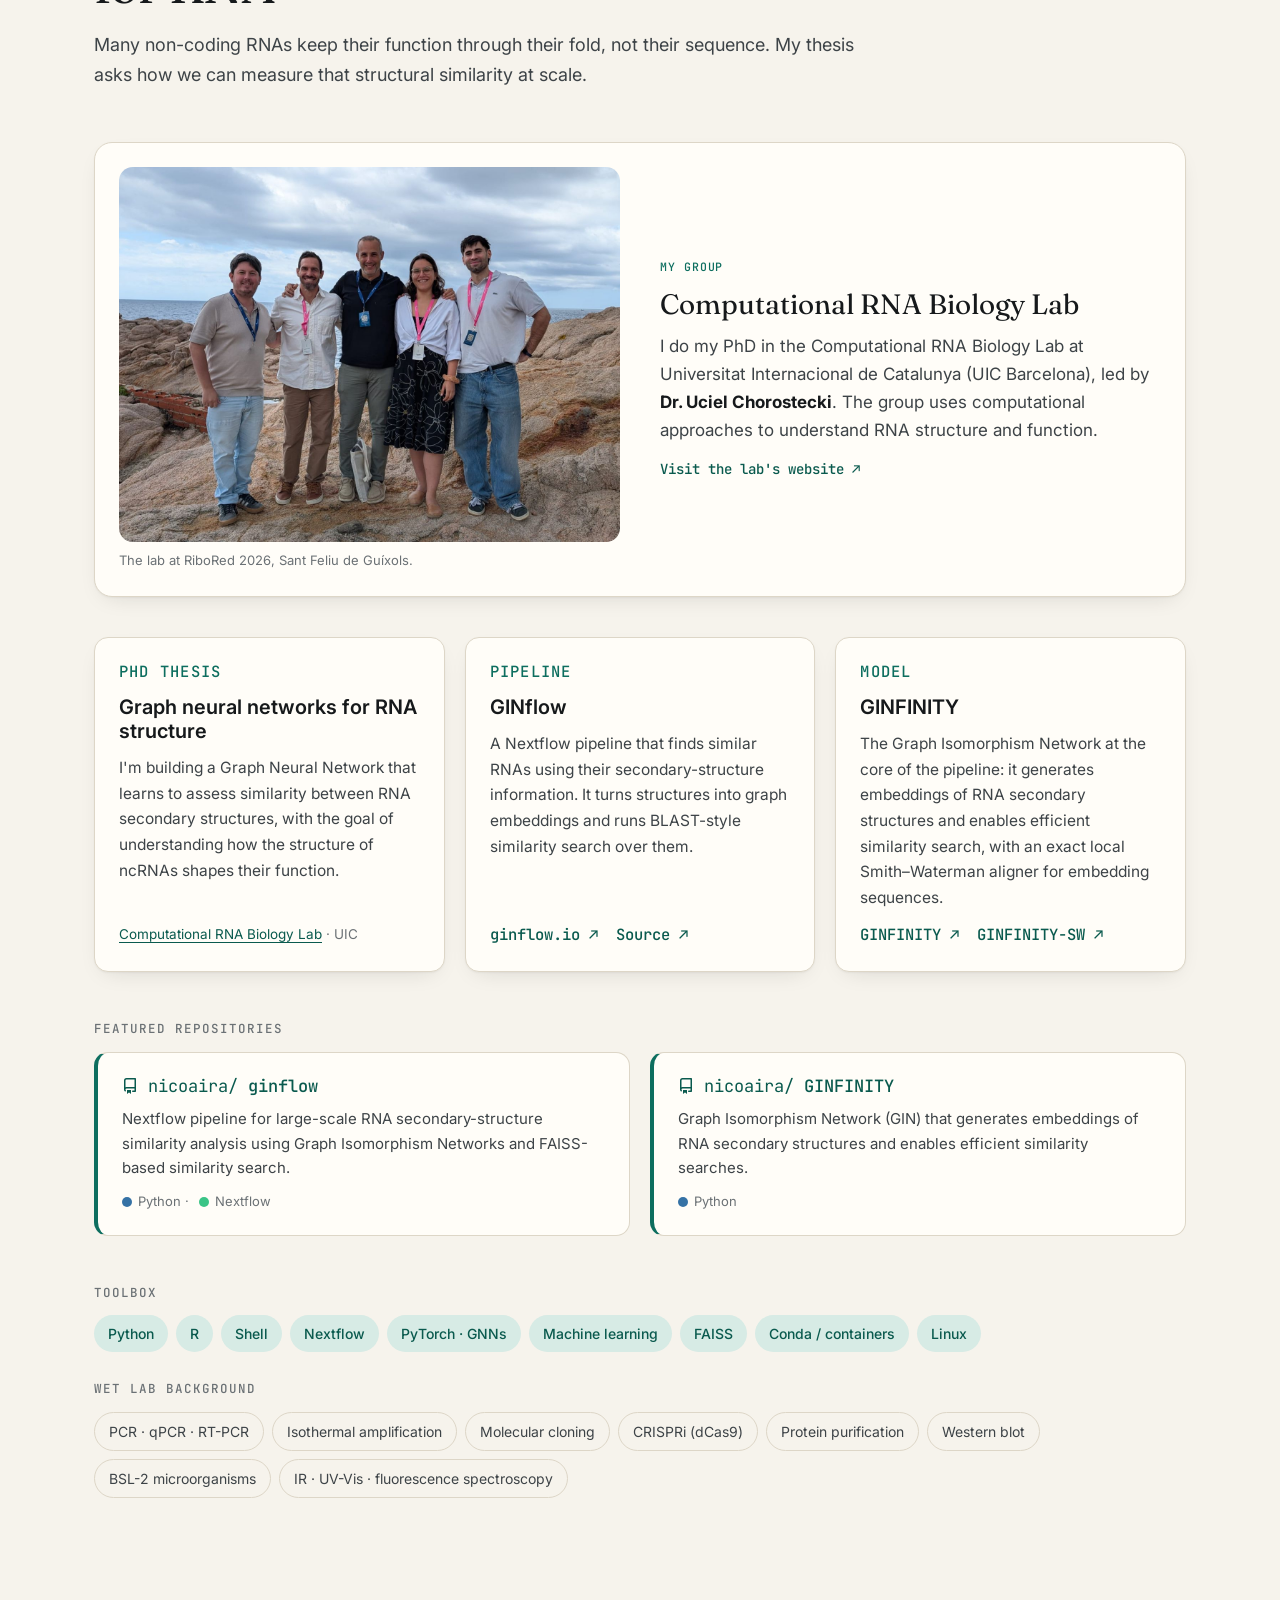
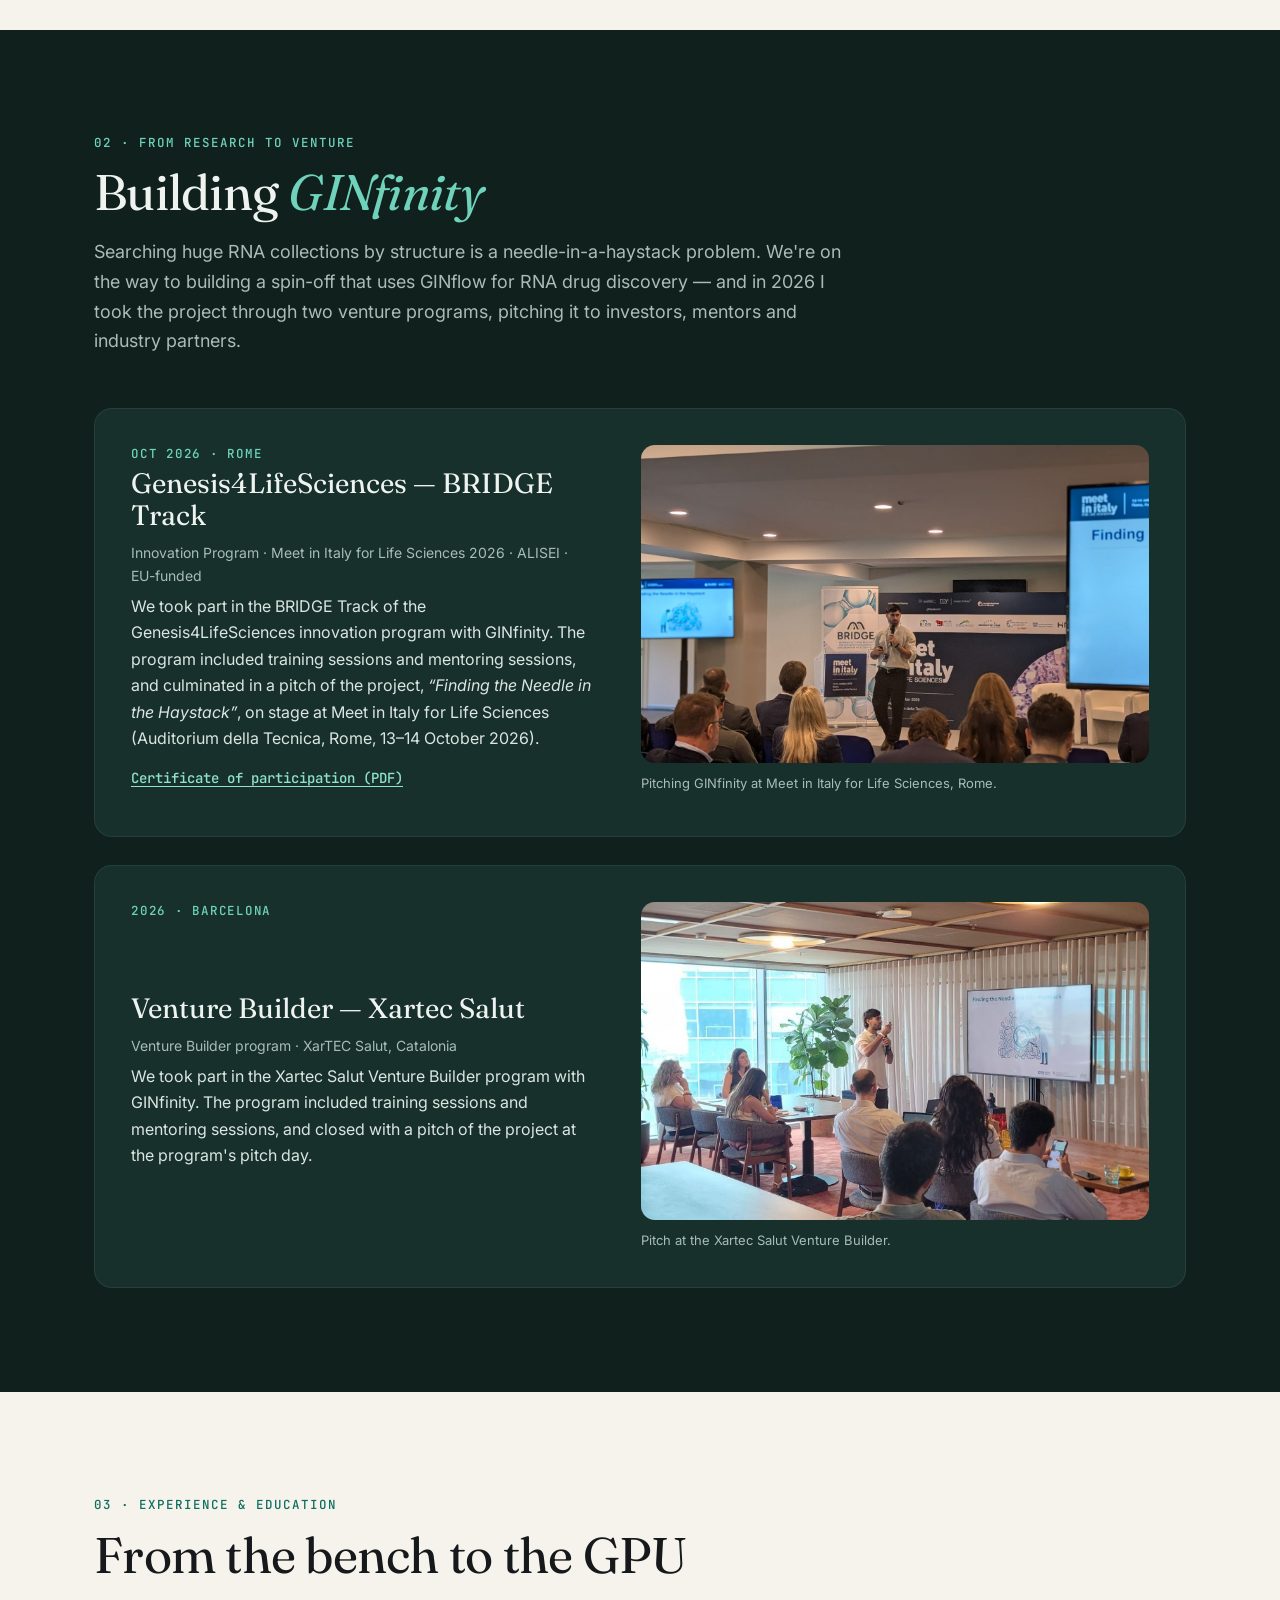
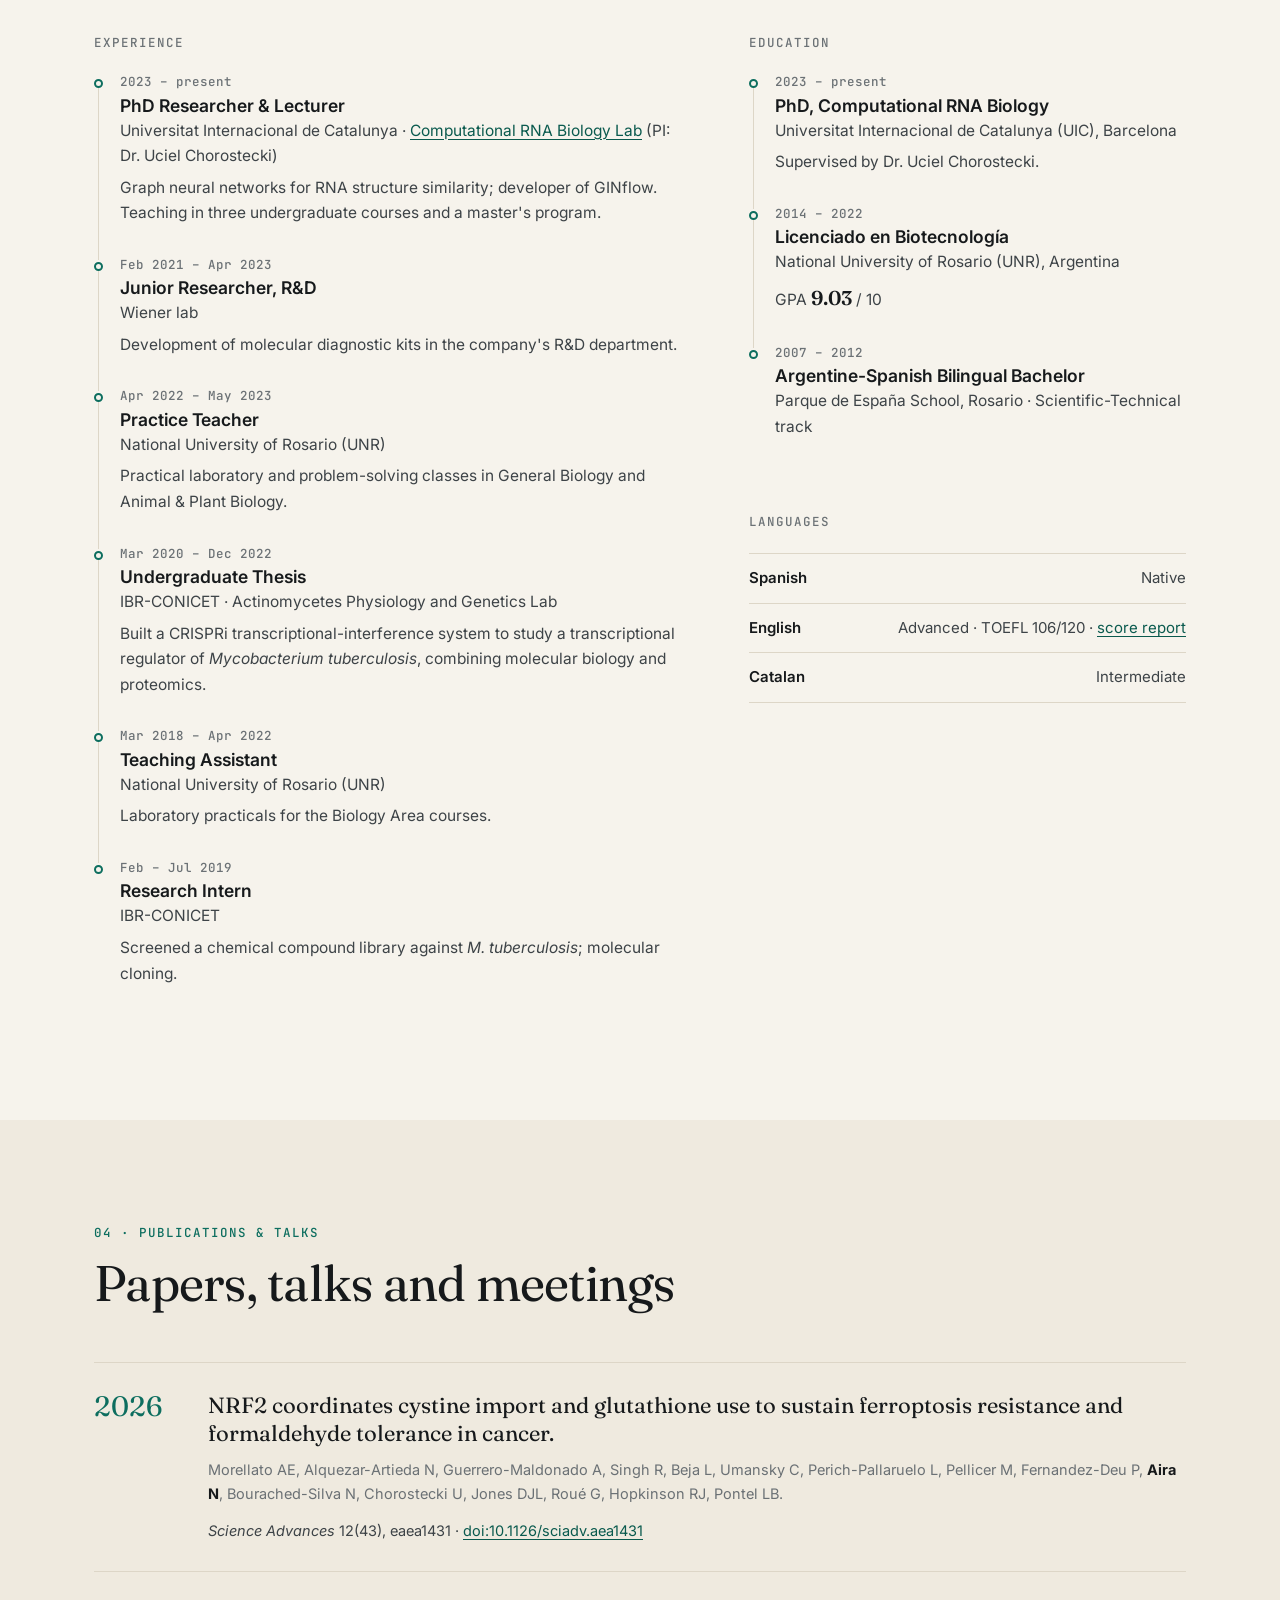
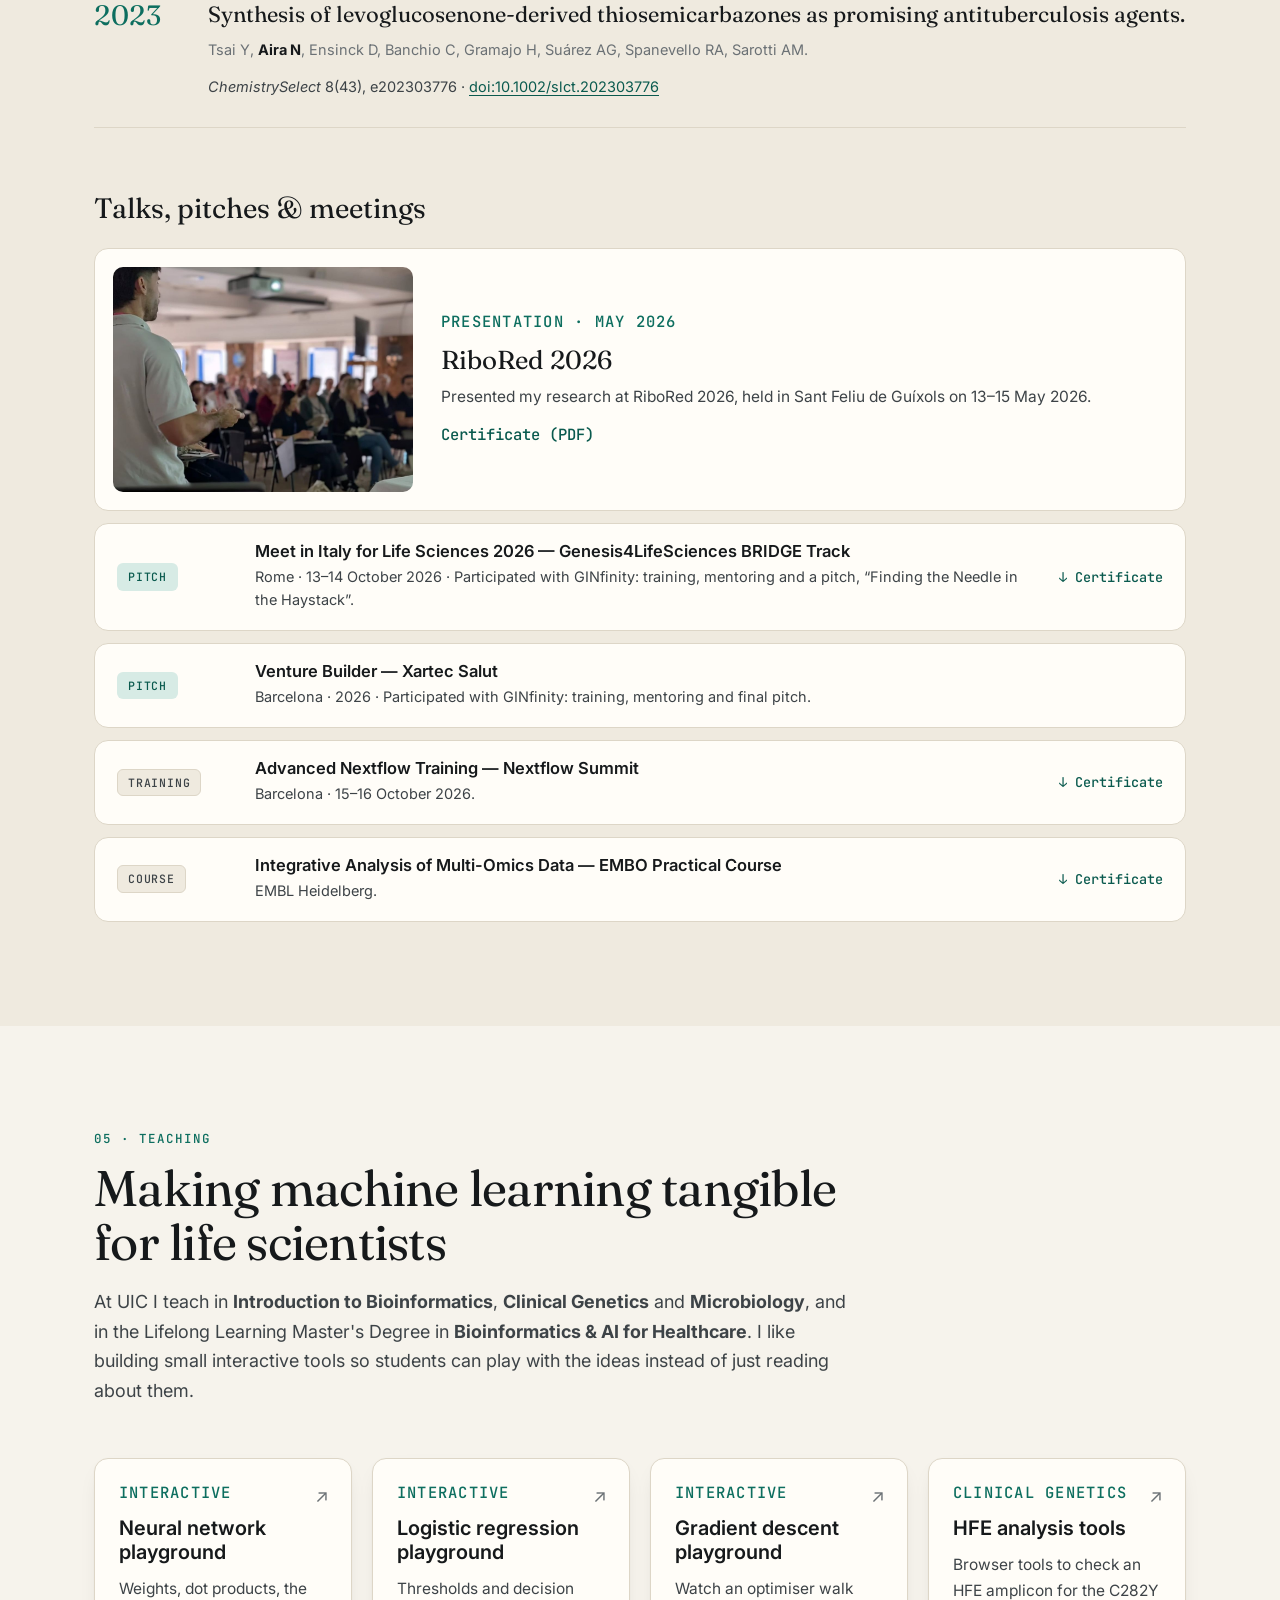
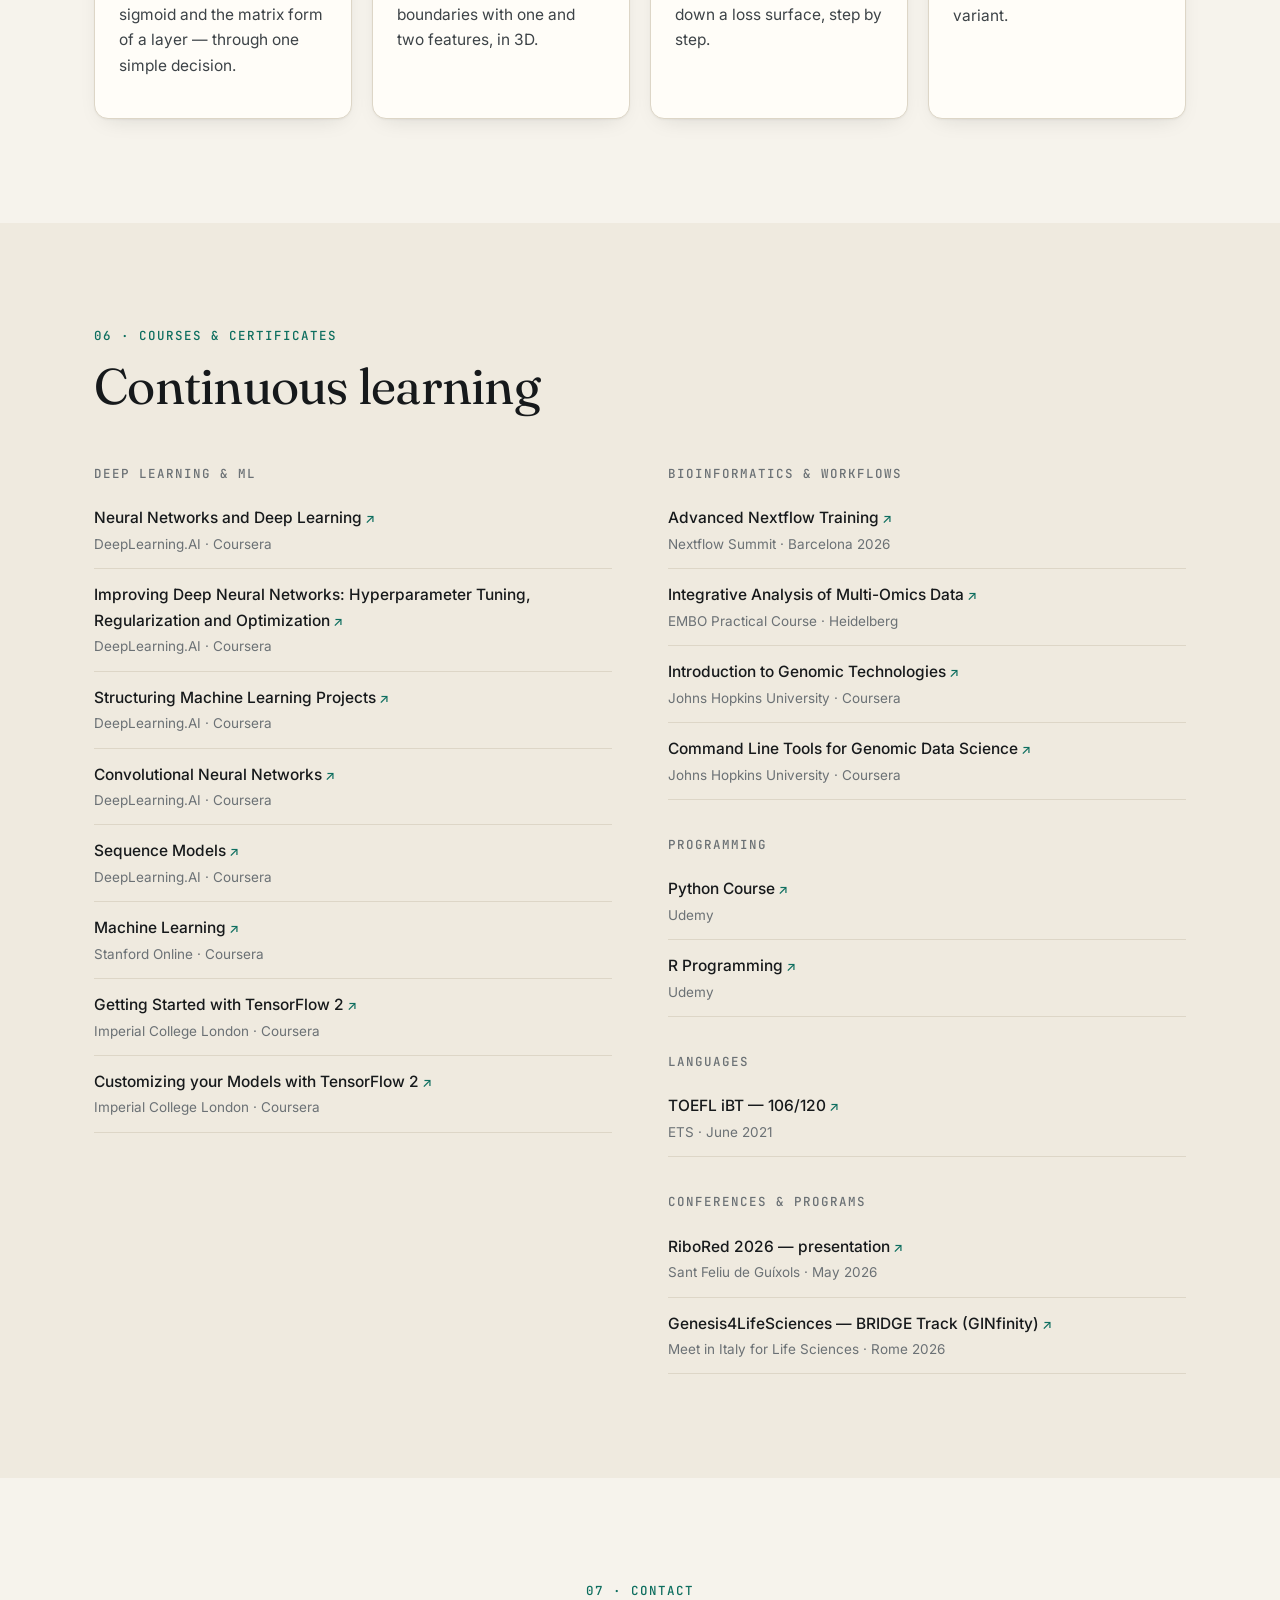
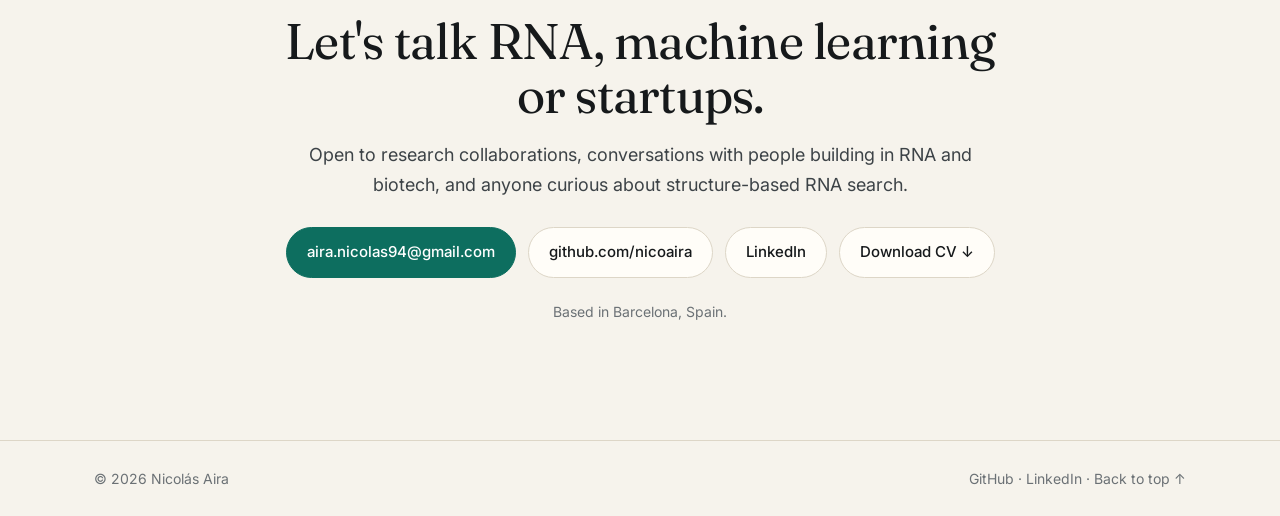
==== commit a870f325: "Add LinkedIn link" ====
--- a/index.html
+++ b/index.html
@@ -64,6 +64,7 @@
             <li><a href="https://github.com/nicoaira/GINFINITY" rel="noopener">GINFINITY repo</a></li>
             <li><a href="https://ginflow.io/" rel="noopener">ginflow.io</a></li>
             <li><a href="https://github.com/nicoaira" rel="noopener">GitHub</a></li>
+            <li><a href="https://es.linkedin.com/in/nicoaira" rel="noopener">LinkedIn</a></li>
             <li><a href="https://doi.org/10.1126/sciadv.aea1431" rel="noopener">Latest paper</a></li>
           </ul>
         </div>
@@ -494,6 +495,7 @@
         <div class="hero__actions">
           <a class="btn btn--primary" href="mailto:aira.nicolas94@gmail.com">aira.nicolas94@gmail.com</a>
           <a class="btn" href="https://github.com/nicoaira" rel="noopener">github.com/nicoaira</a>
+          <a class="btn" href="https://es.linkedin.com/in/nicoaira" rel="noopener">LinkedIn</a>
           <a class="btn" href="assets/Nicolas_Aira_CV.pdf" download>Download CV ↓</a>
         </div>
         <p class="contact__loc">Based in Barcelona, Spain.</p>
@@ -504,7 +506,7 @@
   <footer class="footer">
     <div class="wrap footer__inner">
       <span>© <span id="year">2026</span> Nicolás Aira</span>
-      <a href="#top">Back to top ↑</a>
+      <span class="footer__links"><a href="https://github.com/nicoaira" rel="noopener">GitHub</a> · <a href="https://es.linkedin.com/in/nicoaira" rel="noopener">LinkedIn</a> · <a href="#top">Back to top ↑</a></span>
     </div>
   </footer>
 
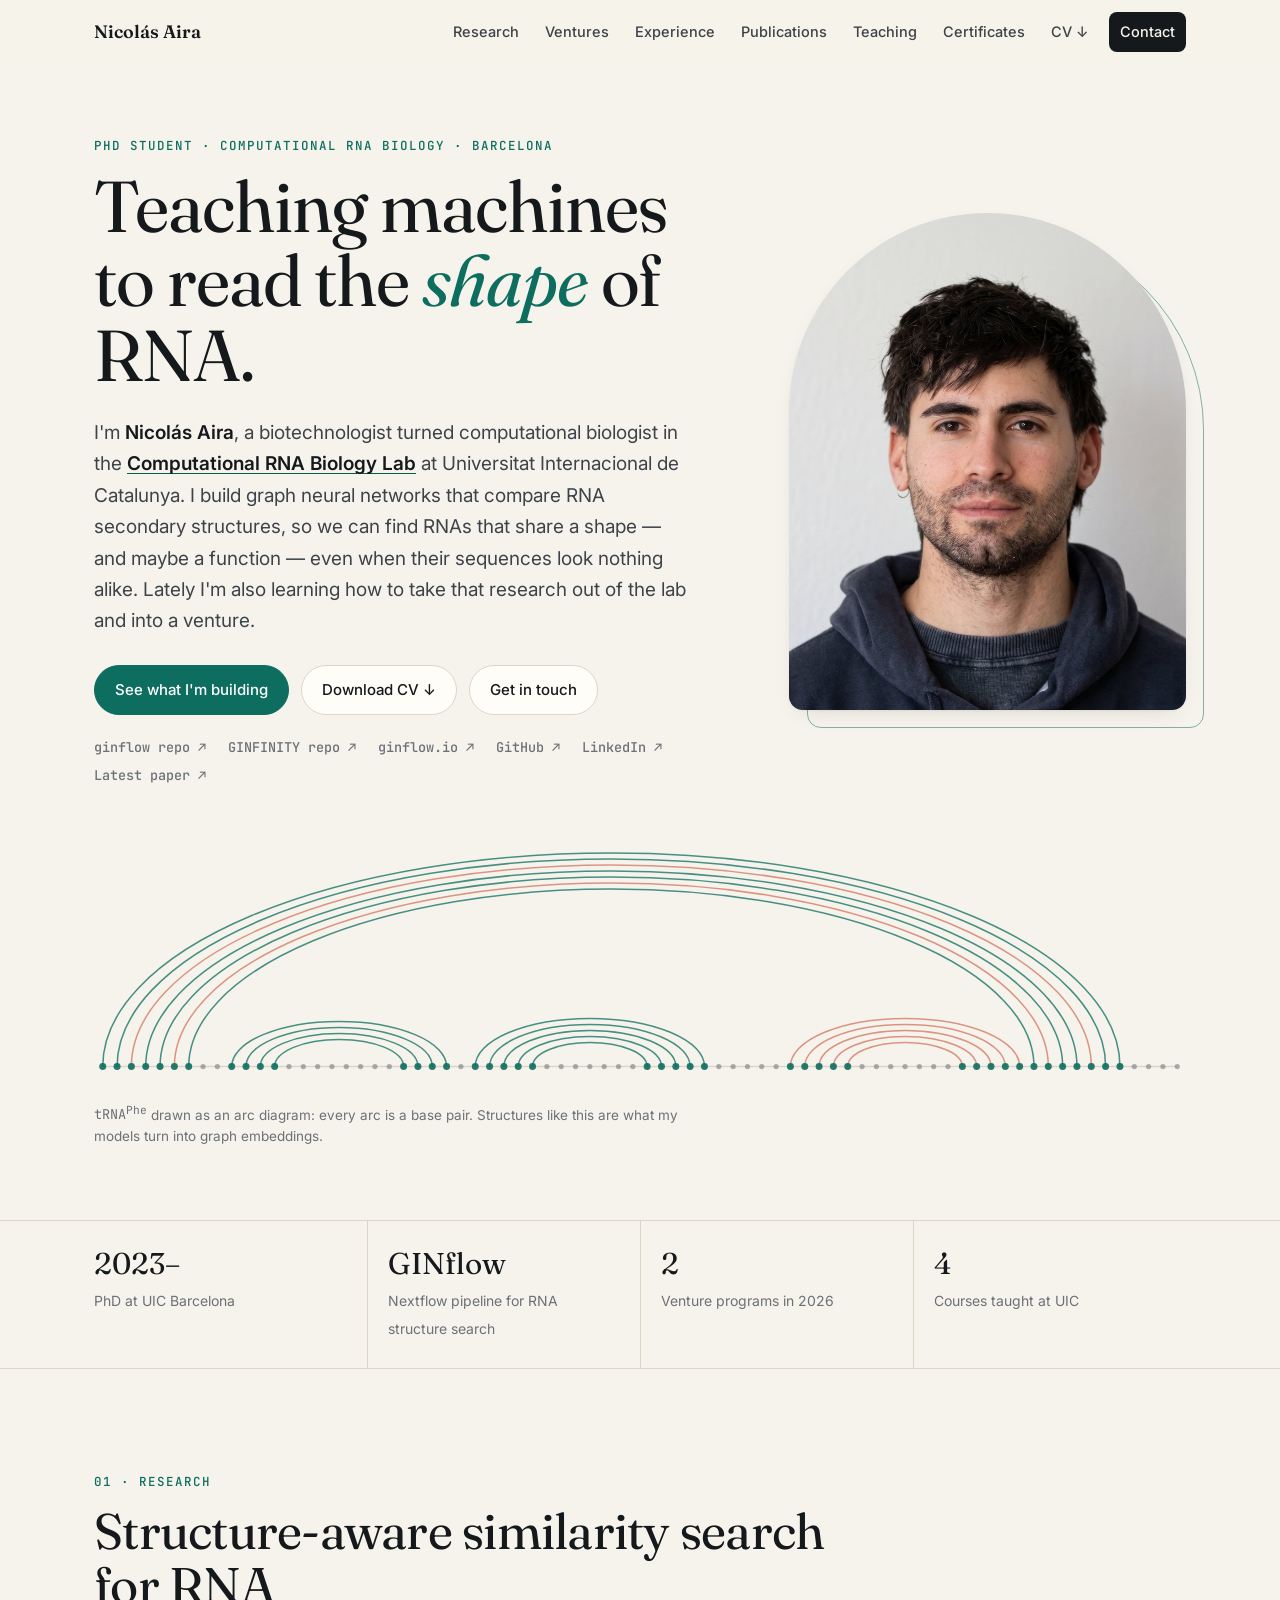
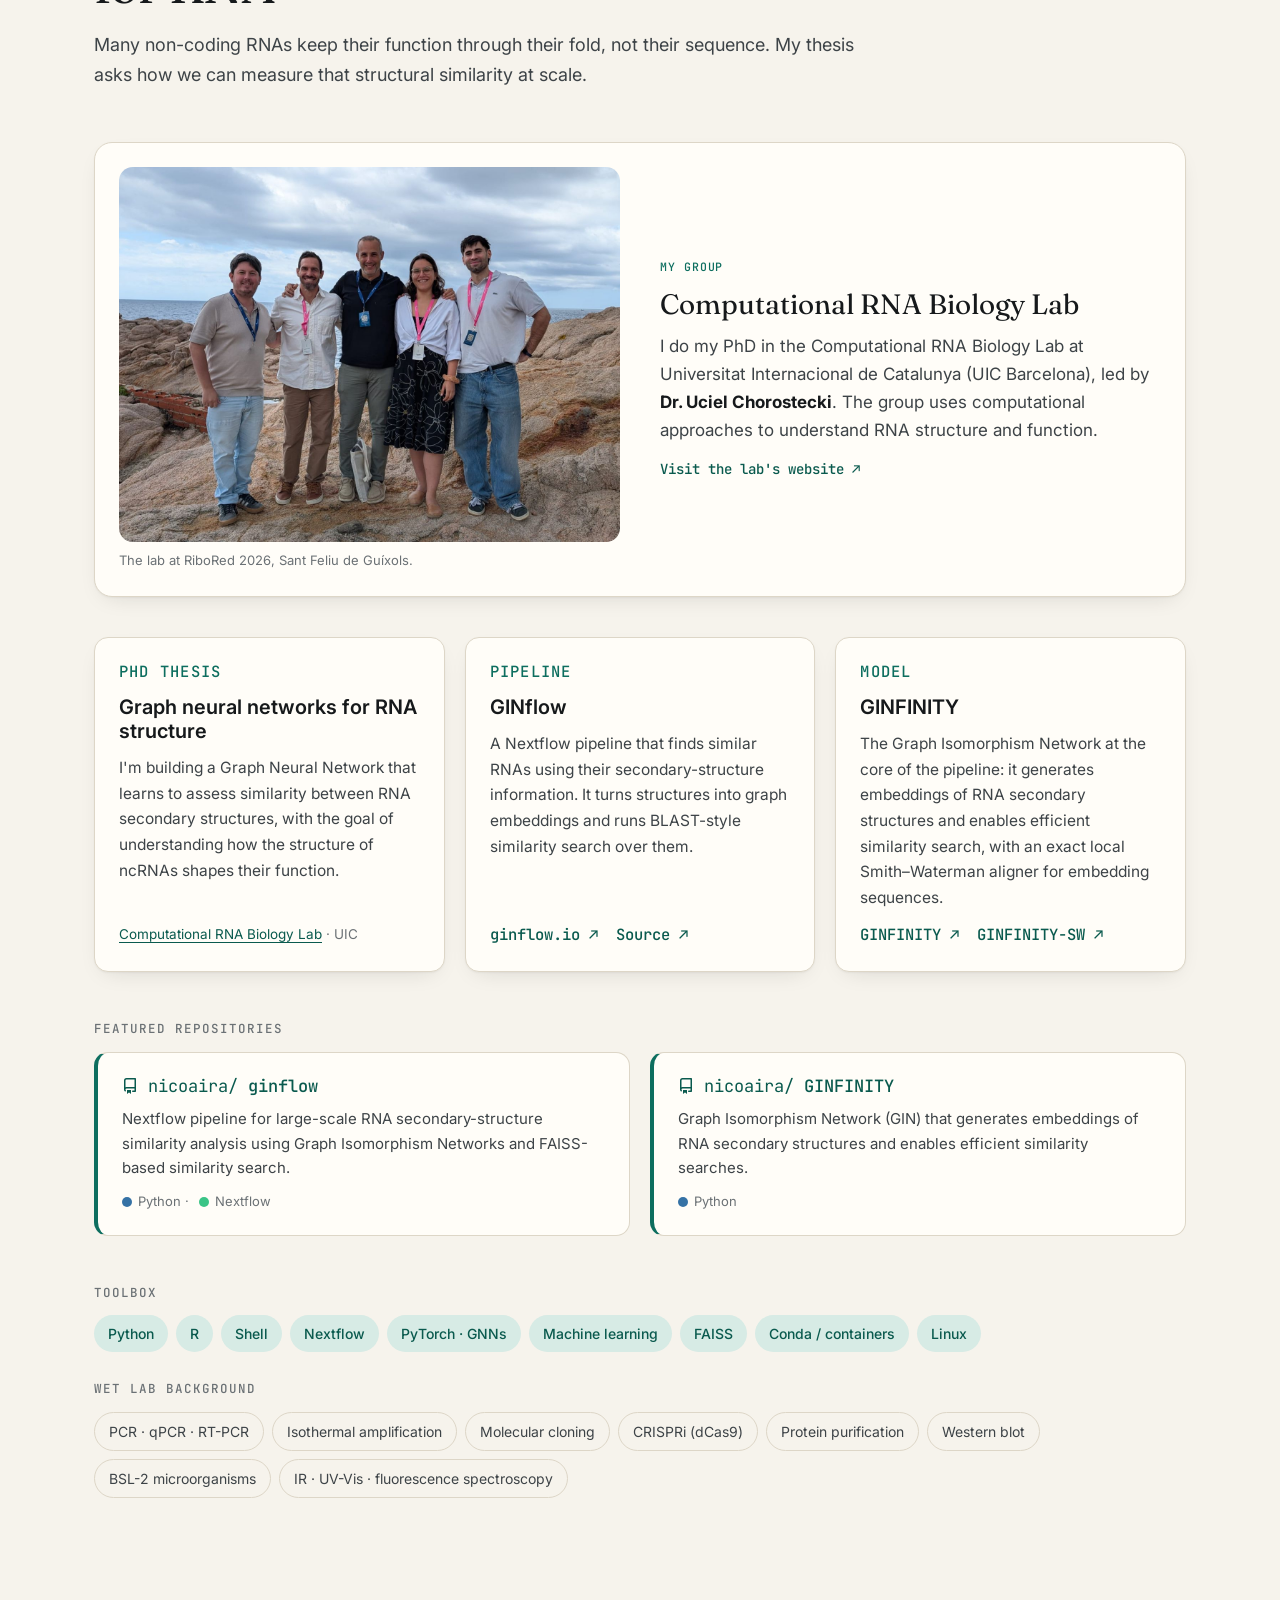
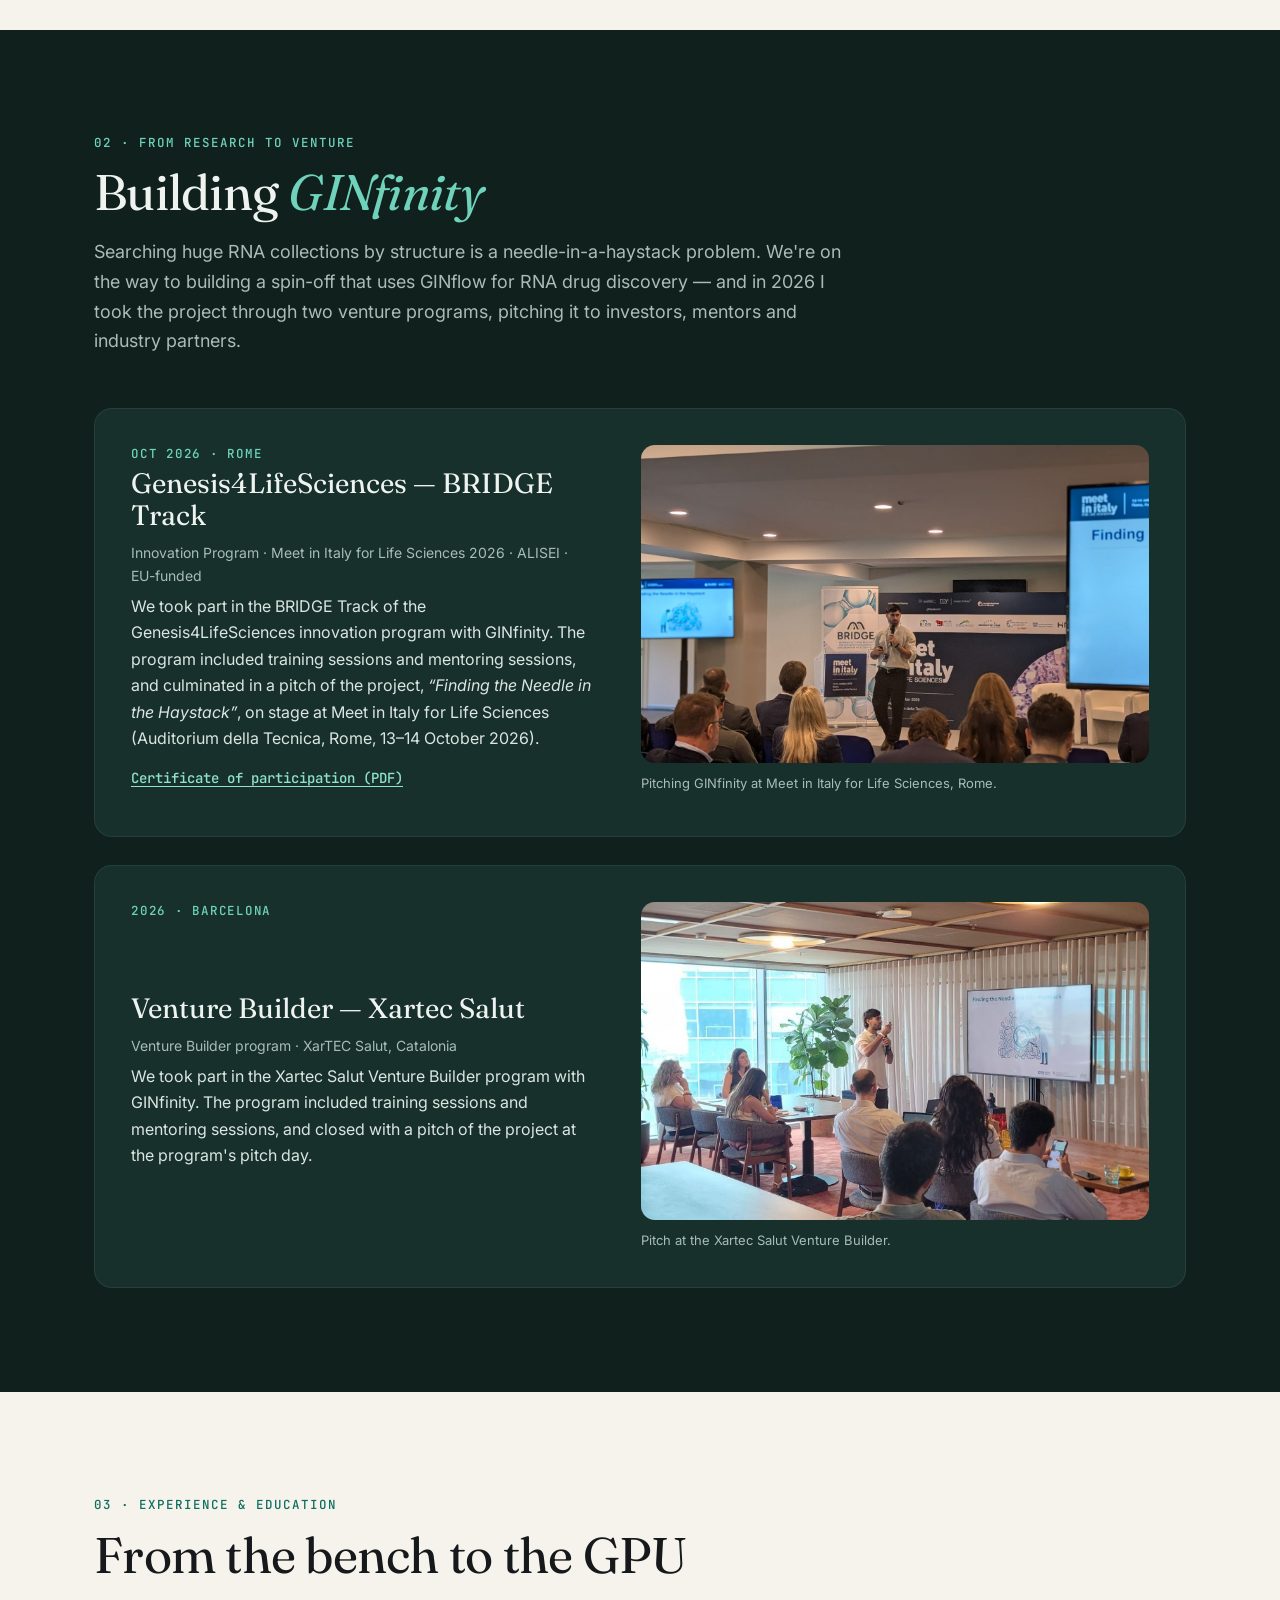
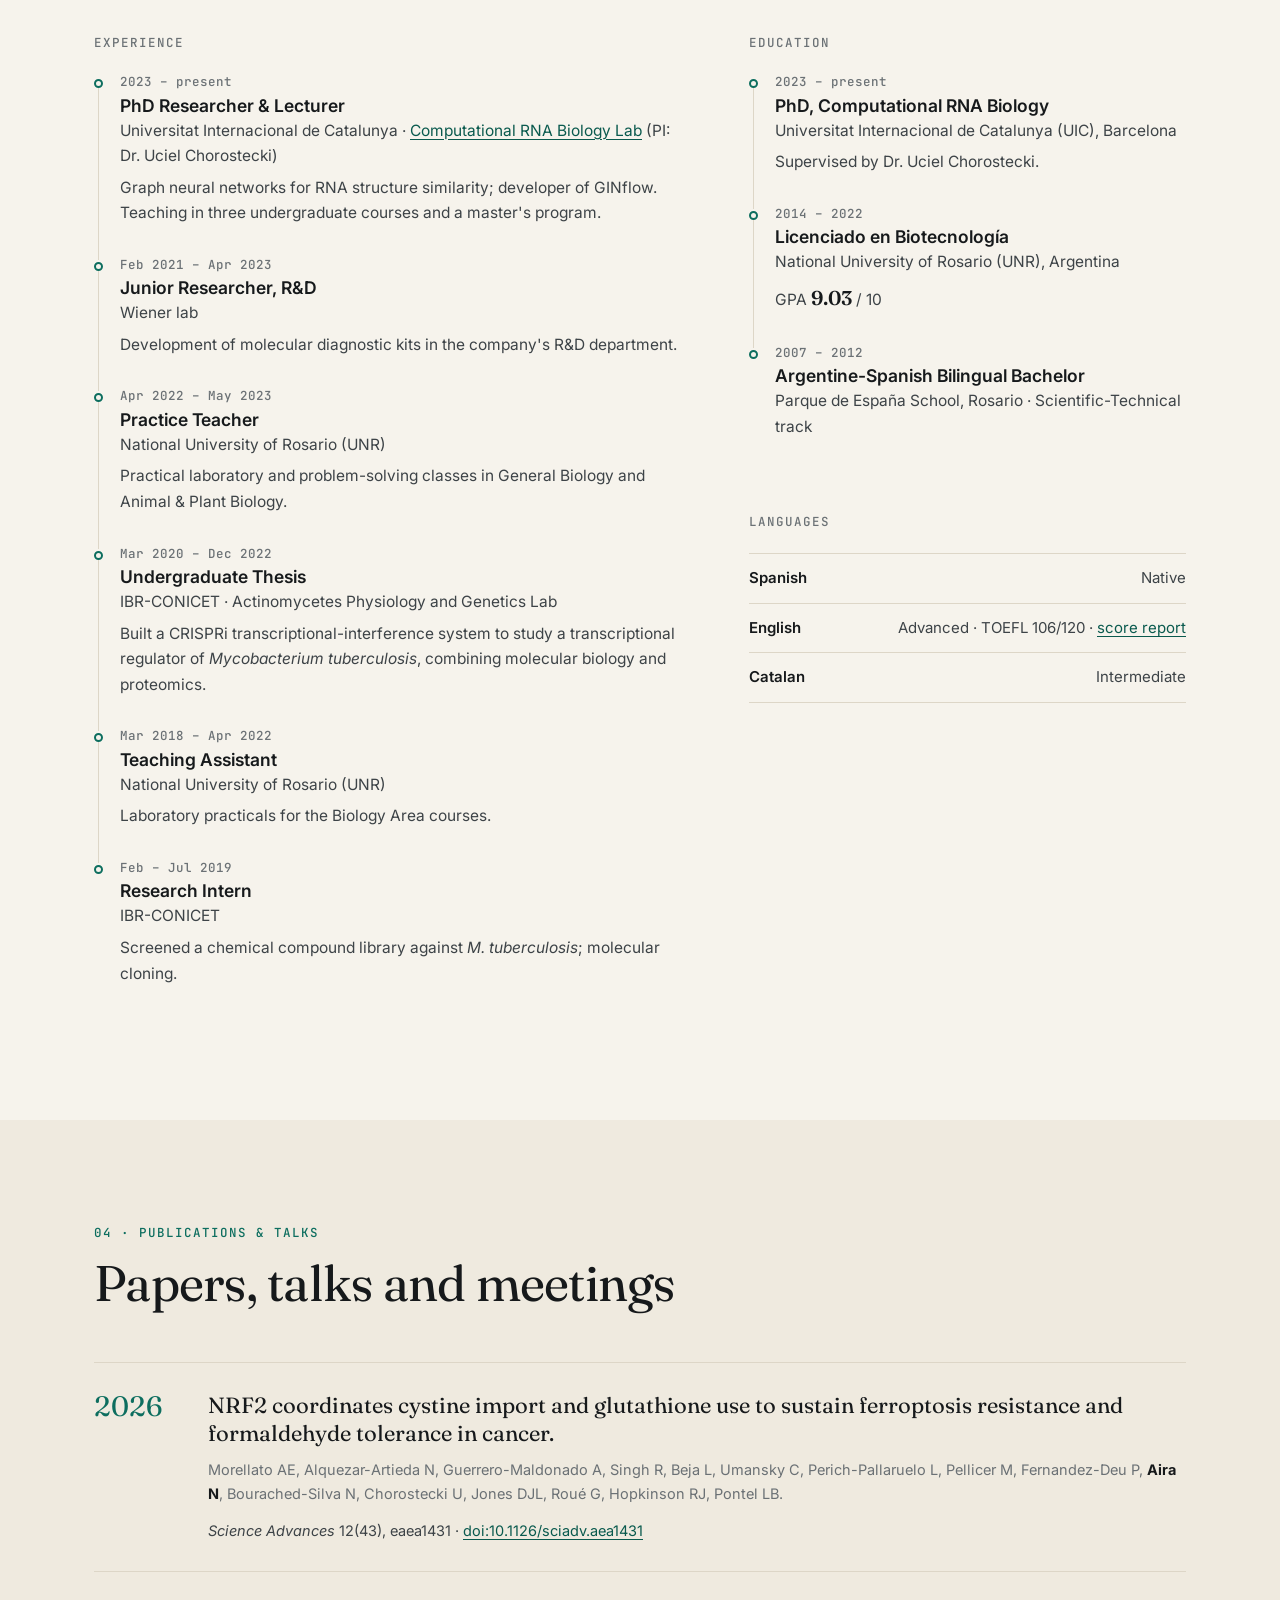
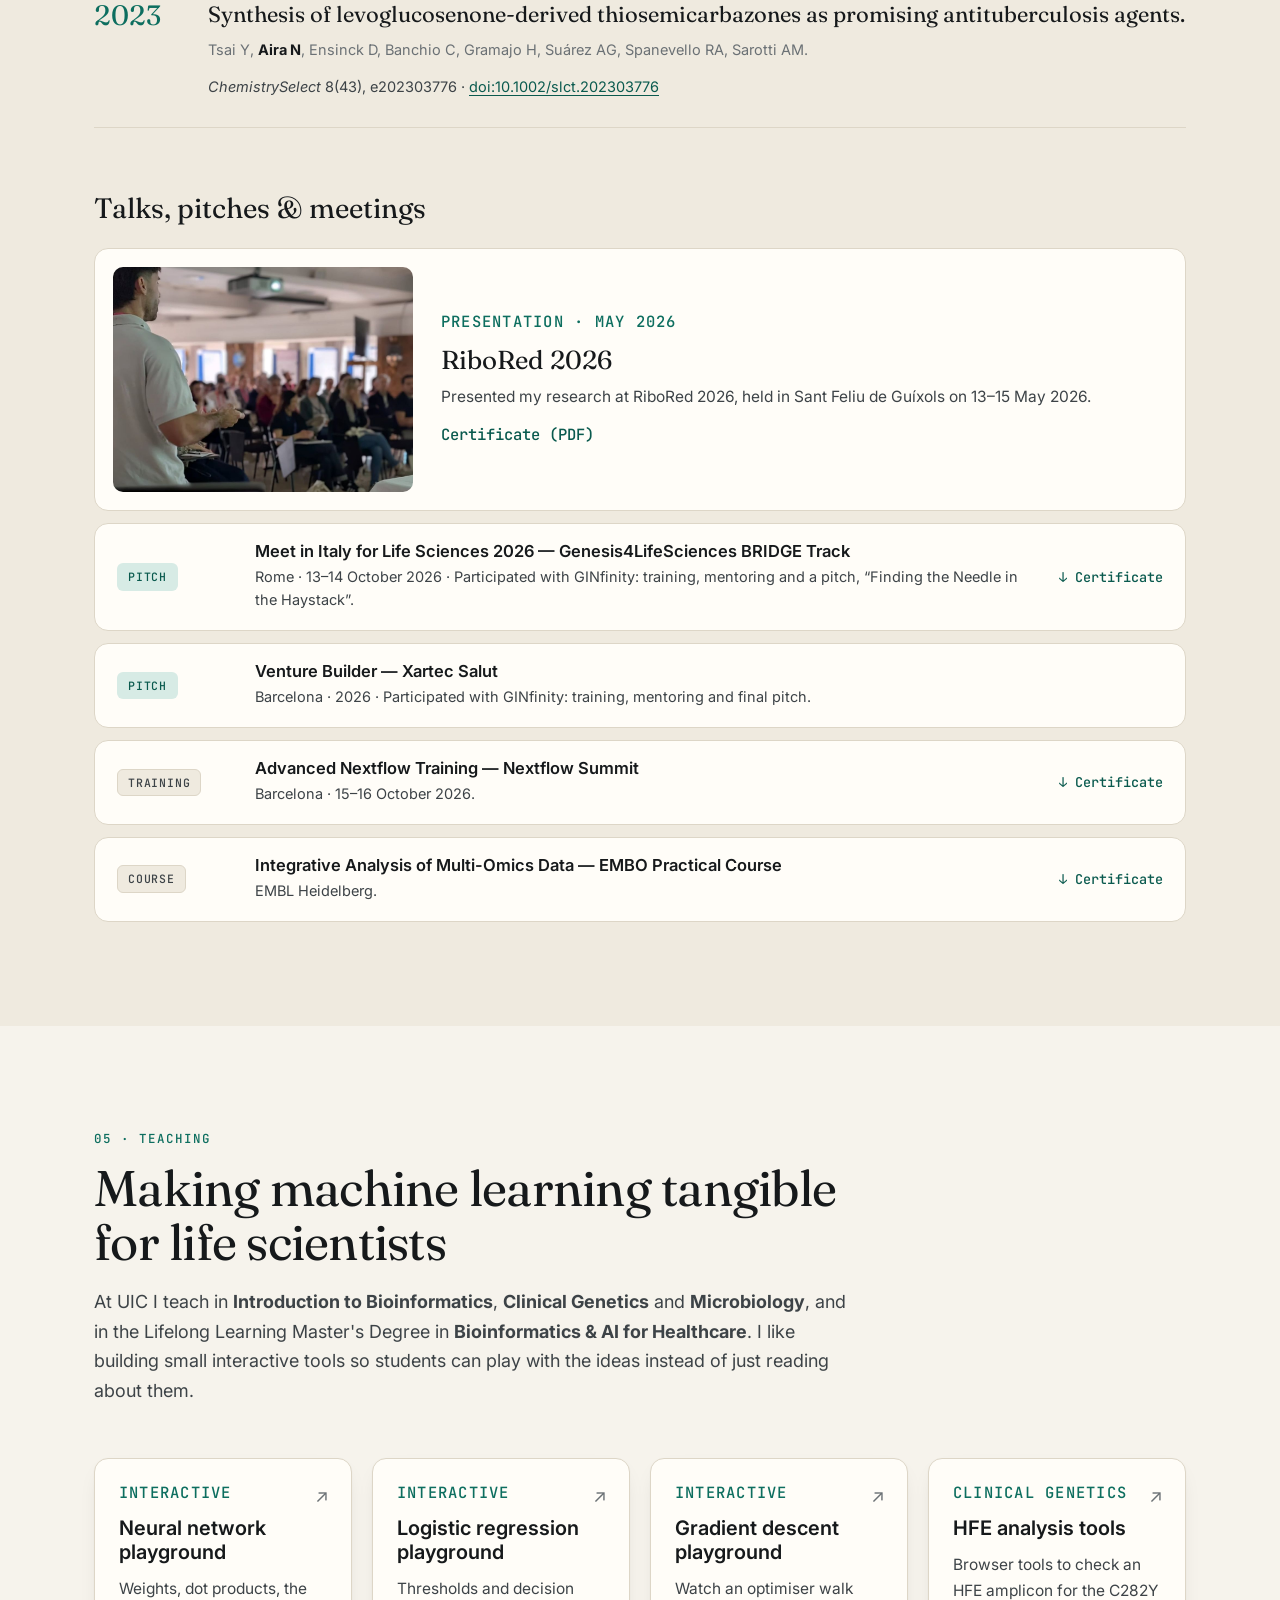
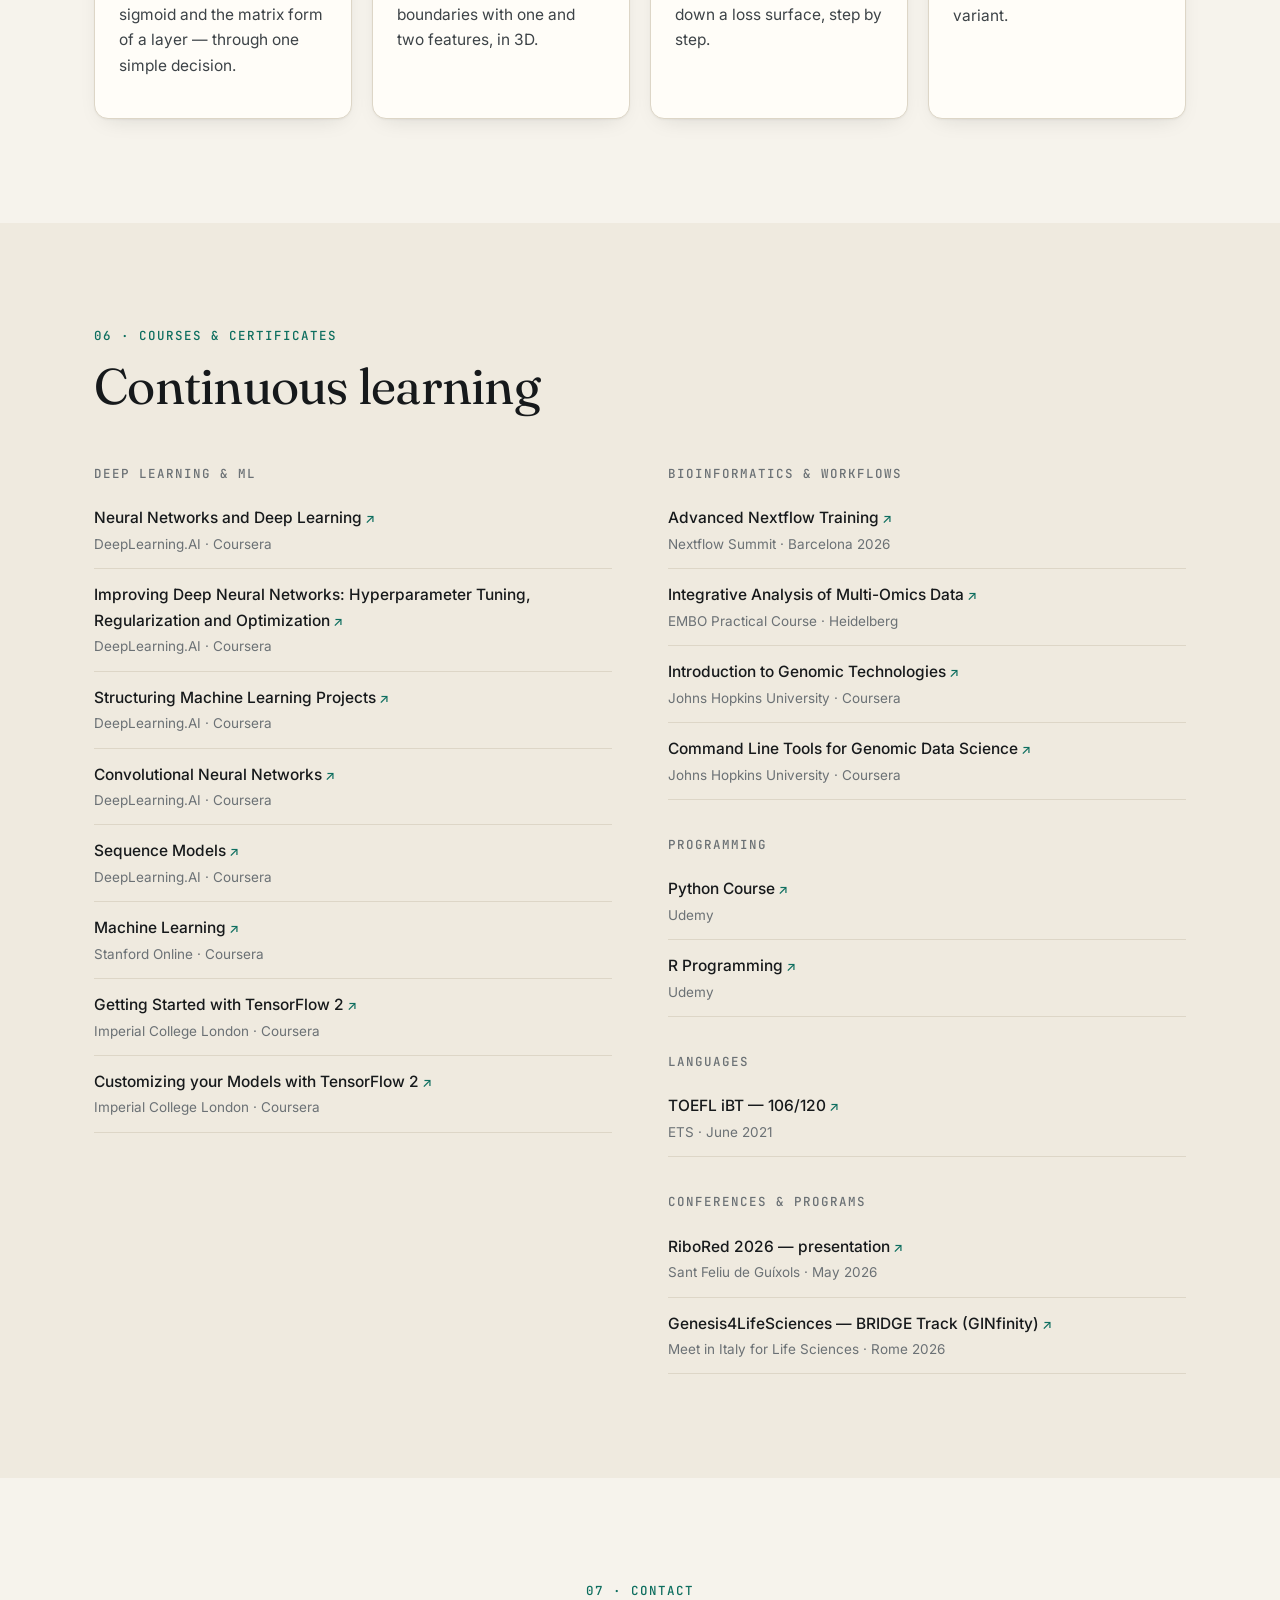
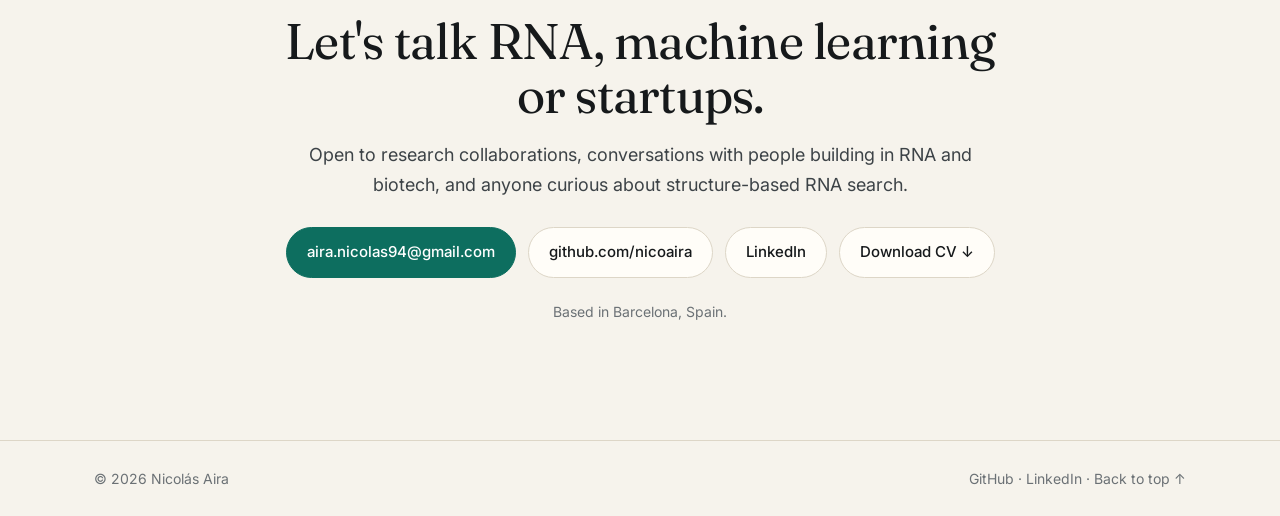
==== commit b3f4c914: "Improve search visibility: name in intro, Person structured data, canonical, robots.txt, sitemap Cla" ====
--- a/index.html
+++ b/index.html
@@ -3,14 +3,48 @@
 <head>
   <meta charset="utf-8">
   <meta name="viewport" content="width=device-width, initial-scale=1">
-  <title>Nicolás Aira · Computational RNA Biology</title>
-  <meta name="description" content="Nicolás Aira — PhD student in Computational RNA Biology at UIC Barcelona. Graph neural networks for RNA secondary structure, GINflow, and the GINfinity venture.">
+  <title>Nicolás Aira (Nicolas Aira) · Computational RNA Biology · UIC Barcelona</title>
+  <meta name="description" content="Nicolás Aira (Nicolas Aira) is a PhD researcher in Computational RNA Biology at UIC Barcelona (Computational RNA Biology Lab), building graph neural networks for RNA secondary structure comparison — GINflow, GINFINITY — and an RNA drug discovery spin-off.">
   <meta name="author" content="Nicolás Aira">
   <meta property="og:title" content="Nicolás Aira · Computational RNA Biology">
   <meta property="og:description" content="PhD student building graph neural networks to compare RNA secondary structures — and turning that research into a venture.">
   <meta property="og:type" content="website">
   <meta property="og:url" content="https://nicoaira.github.io/">
   <meta property="og:image" content="https://nicoaira.github.io/assets/img/portrait.jpg">
+  <link rel="canonical" href="https://nicoaira.github.io/">
+  <meta name="robots" content="index, follow">
+  <meta property="og:site_name" content="Nicolás Aira">
+  <meta property="profile:first_name" content="Nicolás">
+  <meta property="profile:last_name" content="Aira">
+  <meta name="twitter:card" content="summary">
+  <meta name="twitter:title" content="Nicolás Aira · Computational RNA Biology">
+  <meta name="twitter:image" content="https://nicoaira.github.io/assets/img/portrait.jpg">
+  <script type="application/ld+json">
+  {
+    "@context": "https://schema.org",
+    "@type": "Person",
+    "name": "Nicolás Aira",
+    "alternateName": ["Nicolas Aira", "Nico Aira", "N. Aira"],
+    "givenName": "Nicolás",
+    "familyName": "Aira",
+    "url": "https://nicoaira.github.io/",
+    "image": "https://nicoaira.github.io/assets/img/portrait.jpg",
+    "jobTitle": "PhD Researcher in Computational RNA Biology",
+    "worksFor": {
+      "@type": "ResearchOrganization",
+      "name": "Computational RNA Biology Lab, Universitat Internacional de Catalunya",
+      "url": "https://researchgroups.uic.es/computational-rna-biology/"
+    },
+    "affiliation": { "@type": "CollegeOrUniversity", "name": "Universitat Internacional de Catalunya (UIC Barcelona)" },
+    "address": { "@type": "PostalAddress", "addressLocality": "Barcelona", "addressCountry": "ES" },
+    "knowsAbout": ["RNA secondary structure", "Graph neural networks", "Bioinformatics", "RNA drug discovery", "Nextflow"],
+    "sameAs": [
+      "https://github.com/nicoaira",
+      "https://es.linkedin.com/in/nicoaira",
+      "https://www.linkedin.com/in/nicoaira"
+    ]
+  }
+  </script>
   <link rel="icon" href="data:image/svg+xml,<svg xmlns='http://www.w3.org/2000/svg' viewBox='0 0 32 32'><rect width='32' height='32' rx='7' fill='%230d6e5f'/><path d='M7 22 A9 9 0 0 1 25 22 M11 22 A5 5 0 0 1 21 22' fill='none' stroke='%23f6f3ec' stroke-width='2.4' stroke-linecap='round'/></svg>">
   <link rel="preconnect" href="https://fonts.googleapis.com">
   <link rel="preconnect" href="https://fonts.gstatic.com" crossorigin>
@@ -47,7 +81,7 @@
           <p class="eyebrow">PhD Student · Computational RNA Biology · Barcelona</p>
           <h1>Teaching machines to read the <em>shape</em> of RNA.</h1>
           <p class="lede">
-            I'm a biotechnologist turned computational biologist in the
+            I'm <strong>Nicolás Aira</strong>, a biotechnologist turned computational biologist in the
             <a href="https://researchgroups.uic.es/computational-rna-biology/" rel="noopener"><strong>Computational RNA Biology Lab</strong></a>
             at Universitat Internacional de Catalunya. I build graph neural networks
             that compare RNA secondary structures, so we can find RNAs that share a
